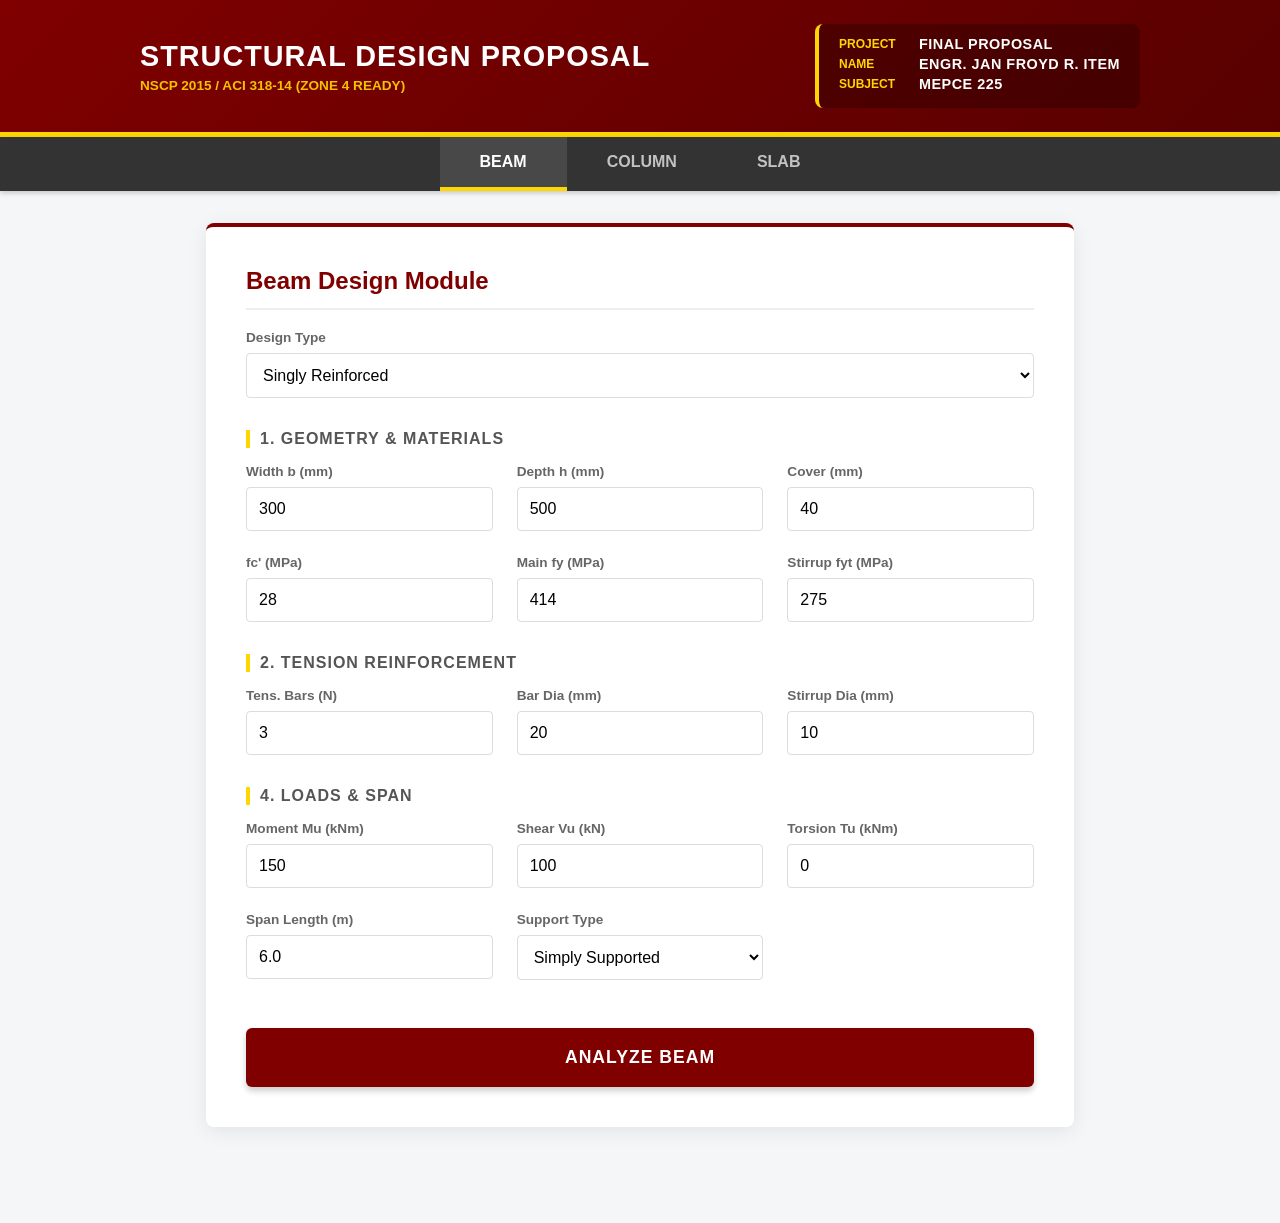
==== index.html @ a9469110 "added P-M interaction" ====
<!DOCTYPE html>
<html lang="en">
<head>
    <meta charset="UTF-8">
    <meta name="viewport" content="width=device-width, initial-scale=1.0, maximum-scale=1.0, user-scalable=no">
    <title>Structural Design Suite (UM Edition)</title>
    <style>
        :root {
            /* UNIVERSITY OF MINDANAO PALETTE */
            --primary: #800000;   /* UM Maroon */
            --primary-dark: #580000;
            --accent: #FFD700;    /* UM Gold */
            
            --secondary: #333;
            --light: #f4f6f7;
            --success: #27ae60;
            --danger: #c0392b;
            --warning: #f39c12;
            --border: #dcdcdc;
        }

        * { box-sizing: border-box; }
        
        body { 
            font-family: 'Segoe UI', Tahoma, Geneva, Verdana, sans-serif; 
            margin: 0; padding: 0; background-color: var(--light); color: #333;
            -webkit-font-smoothing: antialiased;
        }
        
        /* HEADER */
        header { 
            background: linear-gradient(135deg, var(--primary) 0%, var(--primary-dark) 100%);
            color: white; padding: 1.5rem 2rem; border-bottom: 5px solid var(--accent); 
            box-shadow: 0 4px 10px rgba(0,0,0,0.15);
        }
        .header-content { max-width: 1000px; margin: 0 auto; display: flex; justify-content: space-between; align-items: center; flex-wrap: wrap; gap: 1.5rem; }
        .app-title { font-size: 1.8rem; font-weight: 800; letter-spacing: 1px; text-transform: uppercase; }
        .app-subtitle { font-size: 0.85rem; opacity: 0.9; margin-top: 5px; color: var(--accent); font-weight: 600; }
        
        /* INFO CARD */
        .student-info { 
            background-color: rgba(0, 0, 0, 0.25); padding: 12px 20px; border-radius: 8px; font-size: 0.9rem;
            border-left: 4px solid var(--accent);
        }
        .info-row { display: flex; align-items: center; margin-bottom: 4px; }
        .info-label { color: var(--accent); font-weight: 700; margin-right: 10px; width: 70px; font-size: 0.75rem; text-transform: uppercase; }
        .info-val { font-weight: 600; color: white; letter-spacing: 0.5px; }

        /* NAV */
        nav { background-color: var(--secondary); display: flex; justify-content: center; position: sticky; top: 0; z-index: 100; box-shadow: 0 2px 5px rgba(0,0,0,0.2); }
        nav button { 
            background: none; border: none; color: rgba(255,255,255,0.7); padding: 1rem 2.5rem; 
            cursor: pointer; font-size: 1rem; font-weight: 700; transition: all 0.3s; 
            border-bottom: 4px solid transparent; text-transform: uppercase;
        }
        nav button:hover { color: var(--accent); background-color: rgba(255,255,255,0.05); }
        nav button.active { color: white; border-bottom-color: var(--accent); background-color: rgba(255,255,255,0.1); }
        @media (max-width: 600px) { nav button { padding: 1rem 0.5rem; font-size: 0.8rem; flex: 1; } }

        /* MAIN */
        main { max-width: 900px; margin: 2rem auto; padding: 0 1rem; padding-bottom: 4rem; }
        .module { display: none; background: white; padding: 2.5rem; border-radius: 8px; box-shadow: 0 4px 20px rgba(0,0,0,0.08); animation: fadeIn 0.4s ease-out; border-top: 4px solid var(--primary); }
        .module.active { display: block; }
        @keyframes fadeIn { from { opacity: 0; transform: translateY(10px); } to { opacity: 1; transform: translateY(0); } }

        h2 { border-bottom: 2px solid #eee; padding-bottom: 0.8rem; color: var(--primary); margin-top: 0; font-size: 1.5rem; font-weight: 700; }
        h3 { color: #555; margin-top: 2rem; font-size: 1rem; text-transform: uppercase; letter-spacing: 1px; border-left: 4px solid var(--accent); padding-left: 10px; }

        .input-grid { display: grid; grid-template-columns: repeat(auto-fill, minmax(200px, 1fr)); gap: 1.5rem; margin-bottom: 1.5rem; }
        @media (max-width: 480px) { .input-grid { grid-template-columns: 1fr; gap: 1rem; } }

        .form-group { display: flex; flex-direction: column; }
        .form-group label { font-size: 0.85rem; font-weight: 700; margin-bottom: 0.5rem; color: #666; }
        .form-group input, .form-group select { padding: 12px; border: 1px solid var(--border); border-radius: 4px; font-size: 1rem; background-color: #fff; width: 100%; transition: border 0.3s; }
        .form-group input:focus { border-color: var(--primary); outline: none; }

        .btn-calc { width: 100%; padding: 1.2rem; background: var(--primary); color: white; border: none; border-radius: 6px; font-size: 1.1rem; font-weight: 800; cursor: pointer; margin-top: 1.5rem; text-transform: uppercase; letter-spacing: 1px; transition: all 0.2s; box-shadow: 0 4px 6px rgba(0,0,0,0.2); }
        .btn-calc:hover { background-color: var(--primary-dark); color: var(--accent); transform: translateY(-2px); }
        .btn-calc:active { transform: translateY(1px); }

        /* RESULTS */
        .results-box { margin-top: 2.5rem; background-color: #fff; border: 1px solid #ddd; border-left: 6px solid var(--primary); border-radius: 6px; display: none; overflow: hidden; box-shadow: 0 5px 15px rgba(0,0,0,0.05); }
        .result-header { background-color: var(--primary); color: white; padding: 1rem 1.5rem; font-weight: bold; font-size: 1.1rem; }
        .result-body { padding: 1.5rem; }
        .result-row { display: flex; justify-content: space-between; align-items: center; padding: 0.9rem 0; border-bottom: 1px solid #f0f0f0; flex-wrap: wrap; gap: 10px; }
        .result-row:last-child { border-bottom: none; }
        .result-label { font-weight: 600; color: #444; }
        
        .tag { padding: 5px 12px; border-radius: 20px; font-size: 0.75rem; font-weight: 800; color: white; text-transform: uppercase; letter-spacing: 0.5px; }
        .tag.pass { background-color: var(--success); }
        .tag.fail { background-color: var(--danger); }
        .tag.warn { background-color: var(--warning); }
        .tag.info { background-color: var(--primary); }
        
        .section-divider { background: #f9f9f9; color: var(--primary); padding: 8px 12px; font-size: 0.85rem; font-weight: 800; text-transform: uppercase; margin-top: 1.5rem; border-radius: 4px; border-left: 4px solid var(--accent); }

        /* CANVAS CHART */
        .chart-container { 
            margin-top: 20px; 
            background: #fff; 
            border: 1px solid #eee; 
            padding: 10px; 
            border-radius: 4px;
            text-align: center;
        }
        canvas { max-width: 100%; height: auto; }
        .chart-legend { font-size: 0.8rem; margin-top: 5px; color: #666; display: flex; justify-content: center; gap: 15px; }
        .legend-item { display: flex; align-items: center; gap: 5px; }
        .dot { width: 10px; height: 10px; border-radius: 50%; display: inline-block; }
        
        .table-wrapper { overflow-x: auto; -webkit-overflow-scrolling: touch; margin-top: 1rem; }
        table { width: 100%; border-collapse: collapse; font-size: 0.9rem; min-width: 500px; }
        th, td { text-align: left; padding: 12px; border-bottom: 1px solid #eee; }
        th { background-color: #f8f8f8; color: var(--primary); font-weight: 800; text-transform: uppercase; font-size: 0.8rem; }
    </style>
</head>
<body>

<header>
    <div class="header-content">
        <div>
            <div class="app-title">STRUCTURAL DESIGN PROPOSAL</div>
            <div class="app-subtitle">NSCP 2015 / ACI 318-14 (ZONE 4 READY)</div>
        </div>
        <div class="student-info">
            <div class="info-row"><span class="info-label">Project</span> <span id="display-project" class="info-val">...</span></div>
            <div class="info-row"><span class="info-label">Name</span> <span id="display-name" class="info-val">...</span></div>
            <div class="info-row"><span class="info-label">Subject</span> <span id="display-subject" class="info-val">...</span></div>
        </div>
    </div>
</header>

<nav>
    <button class="active" onclick="switchTab('beam')">BEAM</button>
    <button onclick="switchTab('column')">COLUMN</button>
    <button onclick="switchTab('slab')">SLAB</button>
</nav>

<main>
    <section id="beam" class="module active">
        <h2>Beam Design Module</h2>
        
        <div class="form-group" style="margin-bottom: 1.5rem;">
            <label>Design Type</label>
            <select id="b_type" onchange="toggleBeamType()">
                <option value="singly">Singly Reinforced</option>
                <option value="doubly">Doubly Reinforced</option>
            </select>
        </div>

        <h3>1. Geometry & Materials</h3>
        <div class="input-grid">
            <div class="form-group"><label>Width b (mm)</label><input type="number" id="b_b" value="300"></div>
            <div class="form-group"><label>Depth h (mm)</label><input type="number" id="b_h" value="500"></div>
            <div class="form-group"><label>Cover (mm)</label><input type="number" id="b_cc" value="40"></div>
            <div class="form-group"><label>fc' (MPa)</label><input type="number" id="b_fc" value="28"></div>
            <div class="form-group"><label>Main fy (MPa)</label><input type="number" id="b_fy" value="414"></div>
            <div class="form-group"><label>Stirrup fyt (MPa)</label><input type="number" id="b_fyt" value="275"></div>
        </div>

        <h3>2. Tension Reinforcement</h3>
        <div class="input-grid">
            <div class="form-group"><label>Tens. Bars (N)</label><input type="number" id="b_n" value="3"></div>
            <div class="form-group"><label>Bar Dia (mm)</label><input type="number" id="b_db" value="20"></div>
            <div class="form-group"><label>Stirrup Dia (mm)</label><input type="number" id="b_ds" value="10"></div>
        </div>

        <div id="beam-comp-group" style="display:none;">
            <h3>3. Compression Reinforcement</h3>
            <div class="input-grid">
                <div class="form-group"><label>Comp. Bars (N')</label><input type="number" id="b_np" value="2"></div>
                <div class="form-group"><label>Comp. Bar Dia (mm)</label><input type="number" id="b_dbp" value="20"></div>
                <div class="form-group"><label>Dist to Top d' (mm)</label><input type="number" id="b_dp" value="65"></div>
            </div>
        </div>

        <h3>4. Loads & Span</h3>
        <div class="input-grid">
            <div class="form-group"><label>Moment Mu (kNm)</label><input type="number" id="b_Mu" value="150"></div>
            <div class="form-group"><label>Shear Vu (kN)</label><input type="number" id="b_Vu" value="100"></div>
            <div class="form-group"><label>Torsion Tu (kNm)</label><input type="number" id="b_Tu" value="0"></div>
            <div class="form-group"><label>Span Length (m)</label><input type="number" id="b_L" value="6.0"></div>
            <div class="form-group"><label>Support Type</label>
                <select id="b_supp">
                    <option value="1">Simply Supported</option>
                    <option value="2">One End Continuous</option>
                    <option value="3">Both Ends Continuous</option>
                    <option value="4">Cantilever</option>
                </select>
            </div>
        </div>
        <button class="btn-calc" onclick="calculateBeam()">ANALYZE BEAM</button>
        <div id="beam-results" class="results-box"></div>
    </section>

    <section id="column" class="module">
        <h2>Column Design Module</h2>
        <h3>1. Geometry</h3>
        <div class="input-grid">
            <div class="form-group"><label>Shape</label>
                <select id="c_shape" onchange="toggleColInputs()"><option value="rect">Rectangular</option><option value="circ">Circular</option></select>
            </div>
            <div class="form-group" id="c_b_grp"><label>Width (mm)</label><input type="number" id="c_b" value="400"></div>
            <div class="form-group" id="c_h_grp"><label>Depth (mm)</label><input type="number" id="c_h" value="400"></div>
            <div class="form-group" id="c_D_grp" style="display:none"><label>Diameter (mm)</label><input type="number" id="c_D" value="400"></div>
            <div class="form-group"><label>Cover (mm)</label><input type="number" id="c_cc" value="40"></div>
        </div>
        <h3>2. Material & Reinf</h3>
        <div class="input-grid">
            <div class="form-group"><label>fc' (MPa)</label><input type="number" id="c_fc" value="28"></div>
            <div class="form-group"><label>fy (MPa)</label><input type="number" id="c_fy" value="415"></div>
            <div class="form-group"><label>Total Bars</label><input type="number" id="c_nb" value="8"></div>
            <div class="form-group"><label>Bar Dia (mm)</label><input type="number" id="c_db" value="20"></div>
            <div class="form-group"><label>Tie Type</label>
                <select id="c_tie"><option value="tied">Tied</option><option value="spiral">Spiral</option></select>
            </div>
            <div class="form-group"><label>Tie Dia (mm)</label><input type="number" id="c_dt" value="10"></div>
        </div>
        <h3>3. Loads & Slenderness</h3>
        <div class="input-grid">
            <div class="form-group"><label>Axial Pu (kN)</label><input type="number" id="c_Pu" value="1000"></div>
            <div class="form-group"><label>Moment Mu (kNm)</label><input type="number" id="c_M2" value="150"></div>
            <div class="form-group"><label>Unbraced L (m)</label><input type="number" id="c_Lu" value="3.0"></div>
            <div class="form-group"><label>Sway Frame?</label>
                <select id="c_sway"><option value="0">No</option><option value="1">Yes</option></select>
            </div>
        </div>
        <button class="btn-calc" onclick="calculateColumn()">ANALYZE & PLOT P-M CURVE</button>
        <div id="col-results" class="results-box"></div>
    </section>

    <section id="slab" class="module">
        <h2>Slab Design Module</h2>
        <div class="form-group"><label>Design Method</label>
            <select id="s_mode" onchange="toggleSlabInputs()"><option value="1">One-Way</option><option value="2">Two-Way</option></select>
        </div>
        <h3>Materials & Load</h3>
        <div class="input-grid">
            <div class="form-group"><label>fc' (MPa)</label><input type="number" id="s_fc" value="21"></div>
            <div class="form-group"><label>fy (MPa)</label><input type="number" id="s_fy" value="275"></div>
            <div class="form-group"><label>Thk (mm)</label><input type="number" id="s_h" value="125"></div>
            <div class="form-group"><label>Bar (mm)</label><input type="number" id="s_db" value="10"></div>
            <div class="form-group"><label>SDL (kPa)</label><input type="number" id="s_DL" value="1.5"></div>
            <div class="form-group"><label>LL (kPa)</label><input type="number" id="s_LL" value="1.9"></div>
        </div>
        <div id="slab-oneway">
            <div class="input-grid">
                <div class="form-group"><label>Span (m)</label><input type="number" id="s_L" value="3.0"></div>
                <div class="form-group"><label>Support</label><select id="s_supp"><option value="0.125">Simple</option><option value="0.10">Continuous</option></select></div>
            </div>
        </div>
        <div id="slab-twoway" style="display:none;">
            <div class="input-grid">
                <div class="form-group"><label>Short Lx (m)</label><input type="number" id="s_Lx" value="3.0"></div>
                <div class="form-group"><label>Col Width (mm)</label><input type="number" id="s_col_w" value="400"></div>
            </div>
            <h4>Coefficients</h4>
            <div class="input-grid">
                <div class="form-group"><label>S-Neg</label><input type="number" id="s_cn_s" value="0.0"></div>
                <div class="form-group"><label>S-Pos</label><input type="number" id="s_cp_s" value="0.05"></div>
                <div class="form-group"><label>L-Neg</label><input type="number" id="s_cn_l" value="0.0"></div>
                <div class="form-group"><label>L-Pos</label><input type="number" id="s_cp_l" value="0.05"></div>
            </div>
        </div>
        <button class="btn-calc" onclick="calculateSlab()">ANALYZE SLAB</button>
        <div id="slab-results" class="results-box"></div>
    </section>
</main>

<script>
    // ==========================================
    //       USER CONFIGURATION
    // ==========================================
    const PROJECT_DETAILS = {
        project: "FINAL PROPOSAL",       
        name:    "ENGR. JAN FROYD R. ITEM",    
        subject: "MEPCE 225"        
    };

    window.onload = function() {
        document.getElementById('display-project').textContent = PROJECT_DETAILS.project;
        document.getElementById('display-name').textContent = PROJECT_DETAILS.name;
        document.getElementById('display-subject').textContent = PROJECT_DETAILS.subject;
    };

    function switchTab(tabId) {
        document.querySelectorAll('.module').forEach(el => el.classList.remove('active'));
        document.querySelectorAll('nav button').forEach(el => el.classList.remove('active'));
        document.getElementById(tabId).classList.add('active');
        event.target.classList.add('active');
    }

    function toggleColInputs() {
        const shape = document.getElementById('c_shape').value;
        const isRect = shape === 'rect';
        document.getElementById('c_b_grp').style.display = isRect ? 'flex' : 'none';
        document.getElementById('c_h_grp').style.display = isRect ? 'flex' : 'none';
        document.getElementById('c_D_grp').style.display = isRect ? 'none' : 'flex';
    }

    function toggleBeamType() {
        const type = document.getElementById('b_type').value;
        document.getElementById('beam-comp-group').style.display = type === 'doubly' ? 'block' : 'none';
    }

    function toggleSlabInputs() {
        const mode = document.getElementById('s_mode').value;
        document.getElementById('slab-oneway').style.display = mode === '1' ? 'block' : 'none';
        document.getElementById('slab-twoway').style.display = mode === '2' ? 'block' : 'none';
    }

    function createRow(label, val, status) {
        let tagClass = 'info';
        if(['PASS','SAFE','DUCTILE','SHORT','YIELD'].includes(status)) tagClass = 'pass';
        if(['FAIL','UNSAFE','SLENDER','TRANSITION','ELASTIC'].includes(status)) tagClass = 'fail';
        return `<div class="result-row"><span class="result-label">${label}</span><span>${val} ${status ? `<span class="tag ${tagClass}">${status}</span>` : ''}</span></div>`;
    }

    // --- BEAM CALCULATION ---
    function calculateBeam() {
        const b = parseFloat(document.getElementById('b_b').value);
        const h = parseFloat(document.getElementById('b_h').value);
        const cc = parseFloat(document.getElementById('b_cc').value);
        const fc = parseFloat(document.getElementById('b_fc').value);
        const fy = parseFloat(document.getElementById('b_fy').value);
        const fyt = parseFloat(document.getElementById('b_fyt').value);
        const L = parseFloat(document.getElementById('b_L').value);
        const supp = parseInt(document.getElementById('b_supp').value);
        const db = parseFloat(document.getElementById('b_db').value);
        const n = parseFloat(document.getElementById('b_n').value);
        const ds = parseFloat(document.getElementById('b_ds').value);
        const Mu = parseFloat(document.getElementById('b_Mu').value);
        const Vu = parseFloat(document.getElementById('b_Vu').value);
        const Tu = parseFloat(document.getElementById('b_Tu').value);
        
        const bType = document.getElementById('b_type').value;
        const isDoubly = bType === 'doubly';
        
        let np = 0, dbp = 0, dp = 0;
        if(isDoubly) {
            np = parseFloat(document.getElementById('b_np').value);
            dbp = parseFloat(document.getElementById('b_dbp').value);
            dp = parseFloat(document.getElementById('b_dp').value);
        }

        const d = h - cc - ds - (db/2);
        const As = n * Math.PI * Math.pow(db/2, 2);
        const Asp = isDoubly ? np * Math.PI * Math.pow(dbp/2, 2) : 0;

        let html = `<div class="result-header">BEAM ANALYSIS: ${isDoubly ? 'DOUBLY' : 'SINGLY'} REINF.</div><div class="result-body">`;

        // 1. Serviceability (Min Thickness Table 409.3.1.1)
        const denomMap = {1:16, 2:18.5, 3:21, 4:8};
        const denom = denomMap[supp] || 16;
        const mod = 0.4 + (fy/700);
        const h_min = (L * 1000) / denom * mod;
        html += createRow("Min Thickness Req", h_min.toFixed(0) + " mm", h >= h_min ? "PASS" : "FAIL");

        // 2. Development Length
        const ld_calc = (fy / (1.1 * Math.sqrt(fc))) * db; 
        html += createRow("Dev. Length (Ld)", ld_calc.toFixed(0) + " mm", "");

        // 3. Flexural Analysis
        let beta1 = fc <= 28 ? 0.85 : Math.max(0.65, 0.85 - 0.05*(fc-28)/7);
        let c, a, Mn, et, phi, fs_prime;
        
        if (!isDoubly) {
            a = (As * fy) / (0.85 * fc * b);
            c = a / beta1;
            Mn = (As * fy * (d - a/2)) / 1e6;
        } else {
            const Es = 200000;
            let c_trial = d / 3; 
            for(let i=0; i<50; i++) {
                let es_prime = 0.003 * (c_trial - dp)/c_trial;
                let fsp = Math.min(Math.max(es_prime * Es, -fy), fy);
                let Cc = 0.85 * fc * beta1 * c_trial * b;
                let Cs = Asp * (fsp - 0.85*fc);
                let T = As * fy;
                let residual = Cc + Cs - T;
                if(Math.abs(residual) < 100) break;
                c_trial = c_trial - residual / (0.85*fc*beta1*b);
            }
            c = c_trial;
            a = beta1 * c;
            let es_prime = 0.003 * (c - dp)/c;
            fs_prime = Math.min(Math.max(es_prime * Es, -fy), fy);
            let Cc = 0.85 * fc * a * b;
            let Cs = Asp * (fs_prime - 0.85*fc);
            Mn = (Cc*(d-a/2) + Cs*(d-dp)) / 1e6;
            html += createRow("Comp. Steel Stress", fs_prime.toFixed(1) + " MPa", Math.abs(fs_prime) >= fy ? "YIELD" : "ELASTIC");
        }

        et = 0.003 * ((d - c)/c);
        phi = 0.90;
        if(et <= 0.002) phi = 0.65;
        else if(et < 0.005) phi = 0.65 + (et - 0.002)*(250/3);
        const PhiMn = phi * Mn;
        
        html += createRow("Tensile Strain", et.toFixed(4), et >= 0.005 ? "DUCTILE" : "TRANSITION");
        html += createRow("Flexural Capacity", PhiMn.toFixed(2) + " kNm", PhiMn >= Mu ? "SAFE" : "UNSAFE");

        // 4. Shear & Detailing
        html += `<div class="section-divider">SHEAR & SEISMIC DETAILING</div>`;
        const Vc = 0.17 * 1.0 * Math.sqrt(fc) * b * d / 1000;
        const PhiVc = 0.75 * Vc;
        let shearStat = "OK (No Reinf)";
        let shearTag = "SAFE";
        
        if(Vu > 0.5 * PhiVc) {
             if (Vu <= PhiVc) {
                 shearStat = `Min Stirrups @ ${(d/2).toFixed(0)}mm`;
             } else {
                const Vs_req = (Vu/0.75) - Vc;
                const Vc_limit = 0.66 * Math.sqrt(fc) * b * d / 1000;
                if (Vs_req > Vc_limit) {
                    shearStat = "FAIL: SEC TOO SMALL";
                    shearTag = "UNSAFE";
                } else {
                    const Av = 2 * (Math.PI * Math.pow(ds/2, 2)); 
                    const s_req = (Av * fyt * d) / (Vs_req * 1000);
                    let s_max = (Vs_req > 0.33 * Math.sqrt(fc) * b * d / 1000) ? d/4 : d/2;
                    s_max = Math.min(s_max, 600);
                    const s_final = Math.min(s_req, s_max);
                    shearStat = `Use ${ds}mm @ ${Math.floor(s_final)}mm`;
                }
             }
        }
        html += createRow("Shear Capacity (Phi Vc)", PhiVc.toFixed(2) + " kN", "");
        html += createRow("Shear Design", shearStat, shearTag);

        // Seismic Hoops
        const s_seismic = Math.min(d/4, 8*db, 24*ds, 300);
        html += createRow("Seismic Hoops (Zone 4)", `${ds}mm @ ${Math.floor(s_seismic)}mm`, "");

        if(Tu > 0) {
            const Acp = b*h; const Pcp = 2*(b+h);
            const Tth = 0.75 * 0.083 * Math.sqrt(fc) * (Math.pow(Acp, 2)/Pcp) / 1e6;
            html += createRow("Torsion Check", Tth.toFixed(2) + " kNm", Tu < Tth ? "IGNORE" : "DESIGN REQ");
        }
        
        html += `</div>`;
        document.getElementById('beam-results').innerHTML = html;
        document.getElementById('beam-results').style.display = 'block';
    }

    // --- COLUMN CALCULATION & PLOTTING ---
    function calculateColumn() {
        const b = parseFloat(document.getElementById('c_b').value);
        const h = parseFloat(document.getElementById('c_h').value);
        const fc = parseFloat(document.getElementById('c_fc').value);
        const fy = parseFloat(document.getElementById('c_fy').value);
        const nb = parseFloat(document.getElementById('c_nb').value);
        const db = parseFloat(document.getElementById('c_db').value);
        const dt = parseFloat(document.getElementById('c_dt').value);
        const Pu = parseFloat(document.getElementById('c_Pu').value);
        const Mu = parseFloat(document.getElementById('c_M2').value);
        const Lu = parseFloat(document.getElementById('c_Lu').value) * 1000;
        const sway = parseInt(document.getElementById('c_sway').value);

        // 1. Basic Analysis
        let html = `<div class="result-header">COLUMN ANALYSIS</div><div class="result-body">`;
        
        // Slenderness
        const r = 0.3 * h;
        const klr = (1.0 * Lu) / r;
        const limit = sway ? 22.0 : 34.0;
        const isSlender = klr > limit;
        html += createRow("Slenderness Ratio", klr.toFixed(2), isSlender ? "SLENDER" : "SHORT");

        // Magnification (Simplified)
        let Mc = Math.max(Math.abs(Mu), Pu*(15 + 0.03*h)/1000);
        if(isSlender && !sway) {
            let EI = 0.4 * 4700 * Math.sqrt(fc) * (b*Math.pow(h,3)/12);
            let Pc = (Math.pow(Math.PI,2)*EI) / Math.pow(Lu,2) / 1000;
            let delta = 1.0 / (1 - Pu/(0.75*Pc));
            delta = Math.max(delta, 1.0);
            Mc *= delta;
            html += createRow("Magnification", delta.toFixed(2), "");
        }
        html += createRow("Design Moment (Mc)", Mc.toFixed(2) + " kNm", "");

        // Confinement
        html += `<div class="section-divider">CONFINEMENT (ZONE 4)</div>`;
        const so = Math.min(Math.min(b,h)/4, 6*db, 150);
        html += createRow("Confine Zone (Lo)", `${dt}mm @ ${Math.floor(so)}mm`, "");

        // 2. Interaction Diagram Data Generation
        const d = h - 40 - 10 - db/2; // d approx
        const d_prime = 40 + 10 + db/2;
        const As_total = nb * Math.PI * Math.pow(db/2, 2);
        const As_face = As_total / 2; // Assume 2 faces for calculation
        const beta1 = fc <= 28 ? 0.85 : 0.65; // Simplified beta

        let points = [];
        let c_vals = [h*2, h, h*0.8, h*0.6, h*0.4, h*0.2, h*0.1, 0];
        
        c_vals.forEach(c => {
            let Pn, Mn, phi;
            if(c >= h*1.5) { // Pure Comp
                Pn = 0.80 * (0.85*fc*(b*h - As_total) + As_total*fy); // Tied
                Mn = 0;
                phi = 0.65;
            } else if (c <= 0.01) { // Pure Tension
                Pn = -As_total * fy;
                Mn = 0;
                phi = 0.90;
            } else {
                let a = beta1 * c;
                let Cc = 0.85 * fc * a * b;
                let es_s = 0.003 * (d - c)/c;
                let es_p = 0.003 * (c - d_prime)/c;
                let fs_s = Math.min(Math.max(es_s * 200000, -fy), fy);
                let fs_p = Math.min(Math.max(es_p * 200000, -fy), fy);
                
                let F_cs = As_face * (fs_p - 0.85*fc);
                let F_ts = As_face * fs_s * -1; 
                
                Pn = Cc + F_cs + F_ts;
                Mn = Cc*(h/2 - a/2) + F_cs*(h/2 - d_prime) - F_ts*(d - h/2);
                
                let et = 0.003 * (d-c)/c;
                if(et <= 0.002) phi = 0.65;
                else if(et >= 0.005) phi = 0.90;
                else phi = 0.65 + (et-0.002)*(250/3);
            }
            points.push({x: Math.abs(Mn*phi/1e6), y: Pn*phi/1000});
        });

        html += `<div class="chart-container">
            <canvas id="pmChart" width="300" height="300"></canvas>
            <div class="chart-legend">
                <div class="legend-item"><span class="dot" style="background:#27ae60"></span> Capacity</div>
                <div class="legend-item"><span class="dot" style="background:#c0392b"></span> Your Load</div>
            </div>
        </div>`;
        html += `</div>`;
        document.getElementById('col-results').innerHTML = html;
        document.getElementById('col-results').style.display = 'block';

        drawInteractionDiagram(points, Mc, Pu);
    }

    function drawInteractionDiagram(points, Mu, Pu) {
        const ctx = document.getElementById('pmChart').getContext('2d');
        const w = 300, h = 300;
        ctx.clearRect(0,0,w,h);
        
        const maxY = Math.max(...points.map(p => p.y)) * 1.2;
        const maxX = Math.max(...points.map(p => p.x)) * 1.2;
        
        // Axis
        ctx.beginPath();
        ctx.moveTo(40, 20); ctx.lineTo(40, 260); // Y
        ctx.lineTo(280, 260); // X
        ctx.strokeStyle = '#333';
        ctx.stroke();
        
        // Curve
        ctx.beginPath();
        points.forEach((p, i) => {
            let px = 40 + (p.x / maxX) * 240;
            let py = 260 - (p.y / maxY) * 240;
            if(i==0) ctx.moveTo(px, py); else ctx.lineTo(px, py);
        });
        ctx.strokeStyle = '#27ae60';
        ctx.lineWidth = 3;
        ctx.stroke();
        
        // Point
        let dx = 40 + (Math.abs(Mu) / maxX) * 240;
        let dy = 260 - (Pu / maxY) * 240;
        ctx.beginPath();
        ctx.arc(dx, dy, 5, 0, 2*Math.PI);
        ctx.fillStyle = '#c0392b';
        ctx.fill();
        
        // Labels
        ctx.font = '10px Arial';
        ctx.fillStyle = '#666';
        ctx.fillText("Axial (kN)", 10, 15);
        ctx.fillText("Moment (kNm)", 220, 275);
    }

    // --- SLAB CALCULATION ---
    function calculateSlab() {
        const fc = parseFloat(document.getElementById('s_fc').value);
        const fy = parseFloat(document.getElementById('s_fy').value);
        const h = parseFloat(document.getElementById('s_h').value);
        const db = parseFloat(document.getElementById('s_db').value);
        const DL = parseFloat(document.getElementById('s_DL').value);
        const LL = parseFloat(document.getElementById('s_LL').value);
        const L = parseFloat(document.getElementById('s_L').value); 
        const mode = document.getElementById('s_mode').value;
        
        const d = h - 20 - db/2;
        const wu = 1.2*(DL + 24*h/1000) + 1.6*LL;
        const Mu = (1/8) * wu * L * L; 
        
        let html = `<div class="result-header">SLAB ANALYSIS</div><div class="result-body">`;
        
        html += createRow("Factored Load", wu.toFixed(2) + " kPa", "");
        
        // Flexure Logic (Shared)
        const As_min = 0.0018 * 1000 * h;
        
        const solve = (M) => {
            const phi = 0.90;
            const Rn = (M * 1e6) / (phi * 1000 * d**2);
            const term = 1 - (2*Rn)/(0.85*fc);
            let As = As_min;
            if(term > 0) {
                const rho = (0.85*fc/fy) * (1 - Math.sqrt(term));
                As = Math.max(rho * 1000 * d, As_min);
            }
            const s = Math.min((Math.PI*db*db/4) / As * 1000, 3*h, 450);
            return Math.floor(s);
        };

        if(mode == '1') {
            html += createRow("Main Steel", `Use ${db}mm @ ${solve(Mu)}mm`, "");
            html += createRow("Temp/Shrink", `Use ${db}mm @ ${solve(0)}mm`, "");
        } else {
            // Two Way
            const Lx = parseFloat(document.getElementById('s_Lx').value);
            const col = parseFloat(document.getElementById('s_col_w').value);
            
            // Punching Shear
            html += `<div class="section-divider">PUNCHING SHEAR</div>`;
            const Vu = wu * Lx * Lx; // Conservative trib area
            const bo = 4 * (col + d);
            const Vc = 0.33 * Math.sqrt(fc) * bo * d / 1000;
            const PhiVc = 0.75 * Vc;
            
            html += createRow("Punching Demand", Vu.toFixed(1) + " kN", "");
            html += createRow("Punching Cap", PhiVc.toFixed(1) + " kN", PhiVc >= Vu ? "SAFE" : "FAIL");
            
            html += `<div class="section-divider">REINFORCEMENT</div>`;
            // Simplified coeff display
            const M_neg = 0.07 * wu * Lx * Lx; // Avg coeff
            html += createRow("Neg Moment Bar", `Use ${db}mm @ ${solve(M_neg)}mm`, "");
        }
        
        html += `</div>`;
        document.getElementById('slab-results').innerHTML = html;
        document.getElementById('slab-results').style.display = 'block';
    }
</script>
</body>
</html>
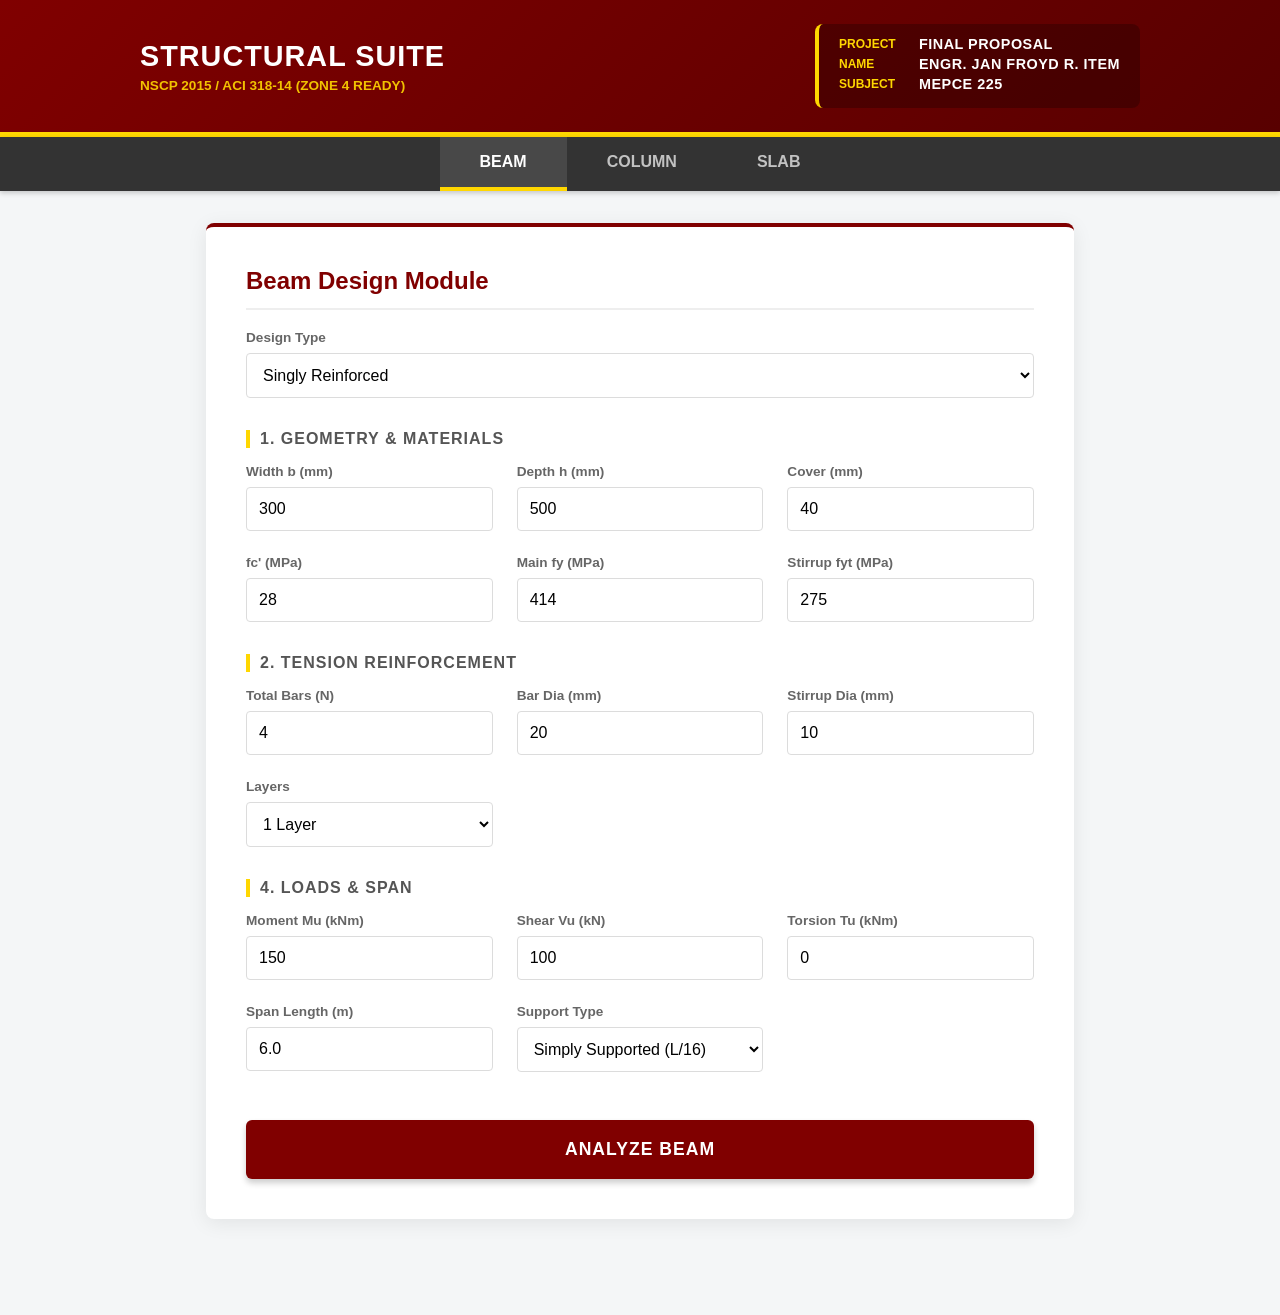
==== commit c58011e4: "Integrated the Double Layer Reinforcement logic Beam Input: Added a "Layers" dropdown (1 or 2 layers" ====
--- a/index.html
+++ b/index.html
@@ -3,7 +3,7 @@
 <head>
     <meta charset="UTF-8">
     <meta name="viewport" content="width=device-width, initial-scale=1.0, maximum-scale=1.0, user-scalable=no">
-    <title>Structural Design Suite (UM Edition)</title>
+    <title>Structural Design Suite (Ultimate Edition)</title>
     <style>
         :root {
             /* UNIVERSITY OF MINDANAO PALETTE */
@@ -94,17 +94,12 @@
         
         .section-divider { background: #f9f9f9; color: var(--primary); padding: 8px 12px; font-size: 0.85rem; font-weight: 800; text-transform: uppercase; margin-top: 1.5rem; border-radius: 4px; border-left: 4px solid var(--accent); }
 
-        /* CANVAS CHART */
-        .chart-container { 
-            margin-top: 20px; 
-            background: #fff; 
-            border: 1px solid #eee; 
-            padding: 10px; 
-            border-radius: 4px;
-            text-align: center;
-        }
-        canvas { max-width: 100%; height: auto; }
-        .chart-legend { font-size: 0.8rem; margin-top: 5px; color: #666; display: flex; justify-content: center; gap: 15px; }
+        /* CANVAS & VISUALS */
+        .chart-wrapper { display: flex; flex-wrap: wrap; gap: 20px; margin-top: 20px; }
+        .chart-card { flex: 1; min-width: 250px; background: #fff; border: 1px solid #eee; padding: 15px; border-radius: 4px; text-align: center; }
+        .chart-title { font-weight: 700; font-size: 0.8rem; margin-bottom: 10px; color: #555; text-transform: uppercase; }
+        canvas { max-width: 100%; height: auto; border: 1px solid #f0f0f0; }
+        .chart-legend { font-size: 0.8rem; margin-top: 5px; color: #666; display: flex; justify-content: center; gap: 15px; flex-wrap:wrap;}
         .legend-item { display: flex; align-items: center; gap: 5px; }
         .dot { width: 10px; height: 10px; border-radius: 50%; display: inline-block; }
         
@@ -119,7 +114,7 @@
 <header>
     <div class="header-content">
         <div>
-            <div class="app-title">STRUCTURAL DESIGN PROPOSAL</div>
+            <div class="app-title">STRUCTURAL SUITE</div>
             <div class="app-subtitle">NSCP 2015 / ACI 318-14 (ZONE 4 READY)</div>
         </div>
         <div class="student-info">
@@ -160,9 +155,15 @@
 
         <h3>2. Tension Reinforcement</h3>
         <div class="input-grid">
-            <div class="form-group"><label>Tens. Bars (N)</label><input type="number" id="b_n" value="3"></div>
+            <div class="form-group"><label>Total Bars (N)</label><input type="number" id="b_n" value="4"></div>
             <div class="form-group"><label>Bar Dia (mm)</label><input type="number" id="b_db" value="20"></div>
             <div class="form-group"><label>Stirrup Dia (mm)</label><input type="number" id="b_ds" value="10"></div>
+            <div class="form-group"><label>Layers</label>
+                <select id="b_layers">
+                    <option value="1">1 Layer</option>
+                    <option value="2">2 Layers</option>
+                </select>
+            </div>
         </div>
 
         <div id="beam-comp-group" style="display:none;">
@@ -182,10 +183,10 @@
             <div class="form-group"><label>Span Length (m)</label><input type="number" id="b_L" value="6.0"></div>
             <div class="form-group"><label>Support Type</label>
                 <select id="b_supp">
-                    <option value="1">Simply Supported</option>
-                    <option value="2">One End Continuous</option>
-                    <option value="3">Both Ends Continuous</option>
-                    <option value="4">Cantilever</option>
+                    <option value="1">Simply Supported (L/16)</option>
+                    <option value="2">One End Continuous (L/18.5)</option>
+                    <option value="3">Both Ends Continuous (L/21)</option>
+                    <option value="4">Cantilever (L/8)</option>
                 </select>
             </div>
         </div>
@@ -315,6 +316,139 @@
         if(['FAIL','UNSAFE','SLENDER','TRANSITION','ELASTIC'].includes(status)) tagClass = 'fail';
         return `<div class="result-row"><span class="result-label">${label}</span><span>${val} ${status ? `<span class="tag ${tagClass}">${status}</span>` : ''}</span></div>`;
     }
+
+    // =========================================================================
+    //                          DRAWING FUNCTIONS (CANVAS)
+    // =========================================================================
+    function drawBeamSection(id, b, h, cc, n, np, db, ds, layers) {
+        const c = document.getElementById(id);
+        if(!c) return;
+        const ctx = c.getContext('2d');
+        const w = c.width, ht = c.height;
+        ctx.clearRect(0,0,w,ht);
+        
+        // Scale
+        const padding = 20;
+        const scale = Math.min((w-2*padding)/b, (ht-2*padding)/h);
+        const rectW = b*scale;
+        const rectH = h*scale;
+        const x0 = (w - rectW)/2;
+        const y0 = (ht - rectH)/2;
+        
+        // Concrete
+        ctx.fillStyle = '#e0e0e0';
+        ctx.fillRect(x0, y0, rectW, rectH);
+        ctx.strokeStyle = '#333';
+        ctx.lineWidth = 2;
+        ctx.strokeRect(x0, y0, rectW, rectH);
+        
+        // Stirrup
+        const inset = cc * scale;
+        ctx.strokeStyle = '#2980b9';
+        ctx.lineWidth = 2;
+        ctx.strokeRect(x0+inset, y0+inset, rectW-2*inset, rectH-2*inset);
+        
+        // Bars
+        const barRad = (Math.max(db, 16)/2)*scale;
+        ctx.fillStyle = '#c0392b';
+        
+        // Bottom Bars
+        const yBot = y0 + rectH - inset - barRad;
+        
+        if (layers === 1) {
+            drawRow(ctx, n, x0, yBot, rectW, inset, barRad);
+        } else {
+            // Split into two rows
+            const n1 = Math.ceil(n/2);
+            const n2 = Math.floor(n/2);
+            const gap = 25 * scale;
+            drawRow(ctx, n1, x0, yBot, rectW, inset, barRad); // Row 1 (Bot)
+            drawRow(ctx, n2, x0, yBot - (db*scale) - gap, rectW, inset, barRad); // Row 2
+        }
+        
+        // Top Bars
+        if(np > 0) {
+            const yTop = y0 + inset + barRad;
+            drawRow(ctx, np, x0, yTop, rectW, inset, barRad);
+        }
+        
+        // Labels
+        ctx.fillStyle = '#333';
+        ctx.font = '12px Arial';
+        ctx.textAlign = 'center';
+        ctx.fillText(`b=${b}mm`, w/2, y0-5);
+        ctx.fillText(`h=${h}mm`, x0-25, y0+rectH/2);
+    }
+
+    function drawRow(ctx, count, xStart, yPos, width, inset, radius) {
+        const widthAvail = width - 2*inset - 2*radius;
+        for(let i=0; i<count; i++) {
+            let cx = xStart + inset + radius + (count>1 ? (i * widthAvail/(count-1)) : widthAvail/2);
+            ctx.beginPath(); ctx.arc(cx, yPos, radius, 0, 2*Math.PI); ctx.fill();
+        }
+    }
+
+    function drawColSection(id, shape, b, h, D, cc, n, db) {
+        const c = document.getElementById(id);
+        if(!c) return;
+        const ctx = c.getContext('2d');
+        const w = c.width, ht = c.height;
+        ctx.clearRect(0,0,w,ht);
+        
+        const padding = 20;
+        const dimX = shape=='rect' ? b : D;
+        const dimY = shape=='rect' ? h : D;
+        const scale = Math.min((w-2*padding)/dimX, (ht-2*padding)/dimY);
+        
+        const cx = w/2, cy = ht/2;
+        
+        ctx.fillStyle = '#e0e0e0';
+        ctx.strokeStyle = '#333';
+        ctx.lineWidth = 2;
+        
+        if(shape === 'rect') {
+            const rw = b*scale, rh = h*scale;
+            ctx.fillRect(cx - rw/2, cy - rh/2, rw, rh);
+            ctx.strokeRect(cx - rw/2, cy - rh/2, rw, rh);
+            
+            // Tie
+            const inset = cc*scale;
+            ctx.strokeStyle = '#2980b9';
+            ctx.strokeRect(cx - rw/2 + inset, cy - rh/2 + inset, rw - 2*inset, rh - 2*inset);
+            
+            // Bars
+            ctx.fillStyle = '#c0392b';
+            const barRad = (Math.max(db, 16)/2)*scale;
+            const bx = rw/2 - inset - barRad;
+            const by = rh/2 - inset - barRad;
+            // Draw schematic corners
+            ctx.beginPath(); ctx.arc(cx-bx, cy-by, barRad, 0, 2*Math.PI); ctx.fill();
+            ctx.beginPath(); ctx.arc(cx+bx, cy-by, barRad, 0, 2*Math.PI); ctx.fill();
+            ctx.beginPath(); ctx.arc(cx+bx, cy+by, barRad, 0, 2*Math.PI); ctx.fill();
+            ctx.beginPath(); ctx.arc(cx-bx, cy+by, barRad, 0, 2*Math.PI); ctx.fill();
+        } else {
+            const rad = (D*scale)/2;
+            ctx.beginPath(); ctx.arc(cx, cy, rad, 0, 2*Math.PI); ctx.fill(); ctx.stroke();
+            
+            const inset = cc*scale;
+            ctx.beginPath(); ctx.arc(cx, cy, rad-inset, 0, 2*Math.PI); 
+            ctx.strokeStyle = '#2980b9'; ctx.stroke();
+            
+            ctx.fillStyle = '#c0392b';
+            const barRad = (Math.max(db, 16)/2)*scale;
+            const ringRad = rad - inset - barRad;
+            for(let i=0; i<n; i++) {
+                const ang = (i / n) * 2 * Math.PI;
+                const bx = cx + Math.cos(ang)*ringRad;
+                const by = cy + Math.sin(ang)*ringRad;
+                ctx.beginPath(); ctx.arc(bx, by, barRad, 0, 2*Math.PI); ctx.fill();
+            }
+        }
+    }
+
+    // =========================================================================
+    //                          CALCULATION LOGIC
+    // =========================================================================
 
     // --- BEAM CALCULATION ---
     function calculateBeam() {
@@ -332,7 +466,9 @@
         const Mu = parseFloat(document.getElementById('b_Mu').value);
         const Vu = parseFloat(document.getElementById('b_Vu').value);
         const Tu = parseFloat(document.getElementById('b_Tu').value);
-        
+        const layers = parseInt(document.getElementById('b_layers').value);
+        
+        // Check Design Type (Singly/Doubly)
         const bType = document.getElementById('b_type').value;
         const isDoubly = bType === 'doubly';
         
@@ -343,24 +479,29 @@
             dp = parseFloat(document.getElementById('b_dp').value);
         }
 
-        const d = h - cc - ds - (db/2);
+        // Calculate d (Effective Depth) considering layers
+        let centroid_dist = cc + ds + (db/2);
+        if (layers === 2) {
+            centroid_dist += (db + 25)/2; // Shift up by half bar + half gap
+        }
+        const d = h - centroid_dist;
+
         const As = n * Math.PI * Math.pow(db/2, 2);
         const Asp = isDoubly ? np * Math.PI * Math.pow(dbp/2, 2) : 0;
 
         let html = `<div class="result-header">BEAM ANALYSIS: ${isDoubly ? 'DOUBLY' : 'SINGLY'} REINF.</div><div class="result-body">`;
 
-        // 1. Serviceability (Min Thickness Table 409.3.1.1)
-        const denomMap = {1:16, 2:18.5, 3:21, 4:8};
+        // 2. Schematic Diagram
+        html += `<div class="chart-card"><div class="chart-title">SECTION PREVIEW</div><div style="display:flex; justify-content:center;"><canvas id="beamCanvas" width="250" height="200"></canvas></div></div>`;
+
+        // 3. Serviceability Check (NSCP Table 409.3.1.1)
+        const denomMap = {1:16, 2:18.5, 3:21, 4:8}; 
         const denom = denomMap[supp] || 16;
         const mod = 0.4 + (fy/700);
         const h_min = (L * 1000) / denom * mod;
         html += createRow("Min Thickness Req", h_min.toFixed(0) + " mm", h >= h_min ? "PASS" : "FAIL");
 
-        // 2. Development Length
-        const ld_calc = (fy / (1.1 * Math.sqrt(fc))) * db; 
-        html += createRow("Dev. Length (Ld)", ld_calc.toFixed(0) + " mm", "");
-
-        // 3. Flexural Analysis
+        // 4. Flexural Analysis
         let beta1 = fc <= 28 ? 0.85 : Math.max(0.65, 0.85 - 0.05*(fc-28)/7);
         let c, a, Mn, et, phi, fs_prime;
         
@@ -369,65 +510,61 @@
             c = a / beta1;
             Mn = (As * fy * (d - a/2)) / 1e6;
         } else {
-            const Es = 200000;
             let c_trial = d / 3; 
-            for(let i=0; i<50; i++) {
+            for(let i=0; i<100; i++) {
                 let es_prime = 0.003 * (c_trial - dp)/c_trial;
-                let fsp = Math.min(Math.max(es_prime * Es, -fy), fy);
+                let fsp = Math.min(Math.max(es_prime * 200000, -fy), fy);
                 let Cc = 0.85 * fc * beta1 * c_trial * b;
                 let Cs = Asp * (fsp - 0.85*fc);
-                let T = As * fy;
+                let T = As * fy; 
                 let residual = Cc + Cs - T;
                 if(Math.abs(residual) < 100) break;
                 c_trial = c_trial - residual / (0.85*fc*beta1*b);
             }
             c = c_trial;
-            a = beta1 * c;
             let es_prime = 0.003 * (c - dp)/c;
-            fs_prime = Math.min(Math.max(es_prime * Es, -fy), fy);
-            let Cc = 0.85 * fc * a * b;
-            let Cs = Asp * (fs_prime - 0.85*fc);
-            Mn = (Cc*(d-a/2) + Cs*(d-dp)) / 1e6;
-            html += createRow("Comp. Steel Stress", fs_prime.toFixed(1) + " MPa", Math.abs(fs_prime) >= fy ? "YIELD" : "ELASTIC");
+            let fsp = Math.min(Math.max(es_prime * 200000, -fy), fy);
+            let Cc = 0.85 * fc * beta1 * c * b;
+            let Cs = Asp * (fsp - 0.85*fc);
+            Mn = (Cc*(d - beta1*c/2) + Cs*(d-dp)) / 1e6;
+            html += createRow("Comp. Steel Stress", fsp.toFixed(1) + " MPa", Math.abs(fsp) >= fy ? "YIELD" : "ELASTIC");
         }
 
         et = 0.003 * ((d - c)/c);
-        phi = 0.90;
-        if(et <= 0.002) phi = 0.65;
-        else if(et < 0.005) phi = 0.65 + (et - 0.002)*(250/3);
+        phi = et >= 0.005 ? 0.90 : 0.65 + (et - 0.002)*(250/3);
+        phi = Math.min(Math.max(phi, 0.65), 0.90);
         const PhiMn = phi * Mn;
         
+        html += createRow("Effective Depth (d)", d.toFixed(1) + " mm", "");
         html += createRow("Tensile Strain", et.toFixed(4), et >= 0.005 ? "DUCTILE" : "TRANSITION");
         html += createRow("Flexural Capacity", PhiMn.toFixed(2) + " kNm", PhiMn >= Mu ? "SAFE" : "UNSAFE");
 
-        // 4. Shear & Detailing
+        // 5. Shear & Detailing
         html += `<div class="section-divider">SHEAR & SEISMIC DETAILING</div>`;
         const Vc = 0.17 * 1.0 * Math.sqrt(fc) * b * d / 1000;
         const PhiVc = 0.75 * Vc;
         let shearStat = "OK (No Reinf)";
-        let shearTag = "SAFE";
         
         if(Vu > 0.5 * PhiVc) {
-             if (Vu <= PhiVc) {
-                 shearStat = `Min Stirrups @ ${(d/2).toFixed(0)}mm`;
-             } else {
+            if (Vu <= PhiVc) {
+                shearStat = `Min Stirrups @ ${(d/2).toFixed(0)}mm`;
+            } else {
                 const Vs_req = (Vu/0.75) - Vc;
                 const Vc_limit = 0.66 * Math.sqrt(fc) * b * d / 1000;
                 if (Vs_req > Vc_limit) {
                     shearStat = "FAIL: SEC TOO SMALL";
-                    shearTag = "UNSAFE";
                 } else {
                     const Av = 2 * (Math.PI * Math.pow(ds/2, 2)); 
-                    const s_req = (Av * fyt * d) / (Vs_req * 1000);
+                    const s_req = (Av * fyt * d) / (Vs_req * 1000); 
                     let s_max = (Vs_req > 0.33 * Math.sqrt(fc) * b * d / 1000) ? d/4 : d/2;
                     s_max = Math.min(s_max, 600);
                     const s_final = Math.min(s_req, s_max);
                     shearStat = `Use ${ds}mm @ ${Math.floor(s_final)}mm`;
                 }
-             }
+            }
         }
         html += createRow("Shear Capacity (Phi Vc)", PhiVc.toFixed(2) + " kN", "");
-        html += createRow("Shear Design", shearStat, shearTag);
+        html += createRow("Shear Design", shearStat, "");
 
         // Seismic Hoops
         const s_seismic = Math.min(d/4, 8*db, 24*ds, 300);
@@ -442,12 +579,16 @@
         html += `</div>`;
         document.getElementById('beam-results').innerHTML = html;
         document.getElementById('beam-results').style.display = 'block';
+        
+        const barsTop = isDoubly ? np : 0;
+        setTimeout(() => drawBeamSection('beamCanvas', b, h, cc, n, barsTop, db, ds, layers), 100);
     }
 
     // --- COLUMN CALCULATION & PLOTTING ---
     function calculateColumn() {
         const b = parseFloat(document.getElementById('c_b').value);
         const h = parseFloat(document.getElementById('c_h').value);
+        const D = parseFloat(document.getElementById('c_D').value);
         const fc = parseFloat(document.getElementById('c_fc').value);
         const fy = parseFloat(document.getElementById('c_fy').value);
         const nb = parseFloat(document.getElementById('c_nb').value);
@@ -457,21 +598,40 @@
         const Mu = parseFloat(document.getElementById('c_M2').value);
         const Lu = parseFloat(document.getElementById('c_Lu').value) * 1000;
         const sway = parseInt(document.getElementById('c_sway').value);
+        const shape = document.getElementById('c_shape').value;
+
+        const dim = shape=='rect' ? h : D;
 
         // 1. Basic Analysis
         let html = `<div class="result-header">COLUMN ANALYSIS</div><div class="result-body">`;
         
+        // Visual Structure
+        html += `<div class="chart-wrapper">
+            <div class="chart-card">
+                <div class="chart-title">P-M INTERACTION CURVE</div>
+                <canvas id="pmChart" width="300" height="250"></canvas>
+                <div class="chart-legend">
+                    <div class="legend-item"><span class="dot" style="background:#27ae60"></span> Capacity</div>
+                    <div class="legend-item"><span class="dot" style="background:#c0392b"></span> Your Load</div>
+                </div>
+            </div>
+            <div class="chart-card">
+                <div class="chart-title">SECTION PREVIEW</div>
+                <div style="display:flex; justify-content:center;"><canvas id="colCanvas" width="150" height="150"></canvas></div>
+            </div>
+        </div>`;
+
         // Slenderness
-        const r = 0.3 * h;
+        const r = 0.3 * dim;
         const klr = (1.0 * Lu) / r;
         const limit = sway ? 22.0 : 34.0;
         const isSlender = klr > limit;
         html += createRow("Slenderness Ratio", klr.toFixed(2), isSlender ? "SLENDER" : "SHORT");
 
         // Magnification (Simplified)
-        let Mc = Math.max(Math.abs(Mu), Pu*(15 + 0.03*h)/1000);
+        let Mc = Math.max(Math.abs(Mu), Pu*(15 + 0.03*dim)/1000);
         if(isSlender && !sway) {
-            let EI = 0.4 * 4700 * Math.sqrt(fc) * (b*Math.pow(h,3)/12);
+            let EI = 0.4 * 4700 * Math.sqrt(fc) * (shape=='rect' ? (b*Math.pow(h,3)/12) : (Math.PI*Math.pow(D,4)/64));
             let Pc = (Math.pow(Math.PI,2)*EI) / Math.pow(Lu,2) / 1000;
             let delta = 1.0 / (1 - Pu/(0.75*Pc));
             delta = Math.max(delta, 1.0);
@@ -482,68 +642,66 @@
 
         // Confinement
         html += `<div class="section-divider">CONFINEMENT (ZONE 4)</div>`;
-        const so = Math.min(Math.min(b,h)/4, 6*db, 150);
+        const so = Math.min(shape=='rect'?Math.min(b,h)/4:D/4, 6*db, 150);
         html += createRow("Confine Zone (Lo)", `${dt}mm @ ${Math.floor(so)}mm`, "");
 
         // 2. Interaction Diagram Data Generation
-        const d = h - 40 - 10 - db/2; // d approx
+        const d = dim - 40 - 10 - db/2; // d approx
         const d_prime = 40 + 10 + db/2;
         const As_total = nb * Math.PI * Math.pow(db/2, 2);
         const As_face = As_total / 2; // Assume 2 faces for calculation
         const beta1 = fc <= 28 ? 0.85 : 0.65; // Simplified beta
 
         let points = [];
-        let c_vals = [h*2, h, h*0.8, h*0.6, h*0.4, h*0.2, h*0.1, 0];
-        
-        c_vals.forEach(c => {
+        const steps = 50; 
+        for(let i=0; i<=steps; i++) {
+            let c;
+            if(i < 5) c = dim * (3 - i*0.2); 
+            else if (i > steps-5) c = (steps-i) * 0.01 * dim; 
+            else {
+                let t = (i-5)/(steps-10);
+                c = dim * 1.5 * (1-t) + 0.1*dim*t;
+            }
+            
             let Pn, Mn, phi;
-            if(c >= h*1.5) { // Pure Comp
-                Pn = 0.80 * (0.85*fc*(b*h - As_total) + As_total*fy); // Tied
-                Mn = 0;
-                phi = 0.65;
-            } else if (c <= 0.01) { // Pure Tension
-                Pn = -As_total * fy;
-                Mn = 0;
-                phi = 0.90;
-            } else {
-                let a = beta1 * c;
-                let Cc = 0.85 * fc * a * b;
-                let es_s = 0.003 * (d - c)/c;
-                let es_p = 0.003 * (c - d_prime)/c;
-                let fs_s = Math.min(Math.max(es_s * 200000, -fy), fy);
-                let fs_p = Math.min(Math.max(es_p * 200000, -fy), fy);
-                
-                let F_cs = As_face * (fs_p - 0.85*fc);
-                let F_ts = As_face * fs_s * -1; 
-                
-                Pn = Cc + F_cs + F_ts;
-                Mn = Cc*(h/2 - a/2) + F_cs*(h/2 - d_prime) - F_ts*(d - h/2);
-                
-                let et = 0.003 * (d-c)/c;
-                if(et <= 0.002) phi = 0.65;
-                else if(et >= 0.005) phi = 0.90;
-                else phi = 0.65 + (et-0.002)*(250/3);
-            }
+            let a = beta1 * c;
+            let Cc = shape=='rect' ? 0.85 * fc * a * b : 0.85*fc*(Math.PI*D*D/4)*(a/D)*0.9; 
+            
+            let es_s = 0.003 * (d - c)/c;
+            let es_p = 0.003 * (c - d_prime)/c;
+            let fs_s = Math.min(Math.max(es_s * 200000, -fy), fy);
+            let fs_p = Math.min(Math.max(es_p * 200000, -fy), fy);
+            
+            let F_cs = As_face * (fs_p - 0.85*fc);
+            let F_ts = As_face * (-fs_s); 
+            
+            Pn = Cc + F_cs + F_ts;
+            Mn = Cc*(dim/2 - a/2) + F_cs*(dim/2 - d_prime) - F_ts*(d - dim/2);
+            
+            let et = 0.003 * (d-c)/c;
+            if(et <= 0.002) phi = 0.65;
+            else if(et >= 0.005) phi = 0.90;
+            else phi = 0.65 + (et-0.002)*(250/3);
+            
+            const Pmax = 0.80 * (0.85*fc*((shape=='rect'?b*h:Math.PI*D*D/4) - As_total) + As_total*fy);
+            if(Pn > Pmax) Pn = Pmax;
+
             points.push({x: Math.abs(Mn*phi/1e6), y: Pn*phi/1000});
-        });
-
-        html += `<div class="chart-container">
-            <canvas id="pmChart" width="300" height="300"></canvas>
-            <div class="chart-legend">
-                <div class="legend-item"><span class="dot" style="background:#27ae60"></span> Capacity</div>
-                <div class="legend-item"><span class="dot" style="background:#c0392b"></span> Your Load</div>
-            </div>
-        </div>`;
+        }
+        
         html += `</div>`;
         document.getElementById('col-results').innerHTML = html;
         document.getElementById('col-results').style.display = 'block';
 
-        drawInteractionDiagram(points, Mc, Pu);
-    }
-
-    function drawInteractionDiagram(points, Mu, Pu) {
-        const ctx = document.getElementById('pmChart').getContext('2d');
-        const w = 300, h = 300;
+        drawPMCurve(points, Mc, Pu);
+        setTimeout(() => drawColSection('colCanvas', shape, b, h, D, 40, nb, db), 100);
+    }
+
+    function drawPMCurve(points, Mu, Pu) {
+        const c = document.getElementById('pmChart');
+        if(!c) return;
+        const ctx = c.getContext('2d');
+        const w = c.width, h = c.height;
         ctx.clearRect(0,0,w,h);
         
         const maxY = Math.max(...points.map(p => p.y)) * 1.2;
@@ -551,35 +709,35 @@
         
         // Axis
         ctx.beginPath();
-        ctx.moveTo(40, 20); ctx.lineTo(40, 260); // Y
-        ctx.lineTo(280, 260); // X
+        ctx.moveTo(40, 10); ctx.lineTo(40, h-30); 
+        ctx.lineTo(w-10, h-30); 
         ctx.strokeStyle = '#333';
         ctx.stroke();
         
         // Curve
         ctx.beginPath();
         points.forEach((p, i) => {
-            let px = 40 + (p.x / maxX) * 240;
-            let py = 260 - (p.y / maxY) * 240;
+            let px = 40 + (p.x / maxX) * (w-50);
+            let py = (h-30) - (p.y / maxY) * (h-40);
             if(i==0) ctx.moveTo(px, py); else ctx.lineTo(px, py);
         });
         ctx.strokeStyle = '#27ae60';
-        ctx.lineWidth = 3;
+        ctx.lineWidth = 2;
         ctx.stroke();
         
         // Point
-        let dx = 40 + (Math.abs(Mu) / maxX) * 240;
-        let dy = 260 - (Pu / maxY) * 240;
+        let dx = 40 + (Math.abs(Mu) / maxX) * (w-50);
+        let dy = (h-30) - (Pu / maxY) * (h-40);
         ctx.beginPath();
         ctx.arc(dx, dy, 5, 0, 2*Math.PI);
         ctx.fillStyle = '#c0392b';
         ctx.fill();
         
         // Labels
+        ctx.fillStyle = '#666';
         ctx.font = '10px Arial';
-        ctx.fillStyle = '#666';
-        ctx.fillText("Axial (kN)", 10, 15);
-        ctx.fillText("Moment (kNm)", 220, 275);
+        ctx.fillText("Pn (kN)", 5, 15);
+        ctx.fillText("Mn (kNm)", w-60, h-15);
     }
 
     // --- SLAB CALCULATION ---
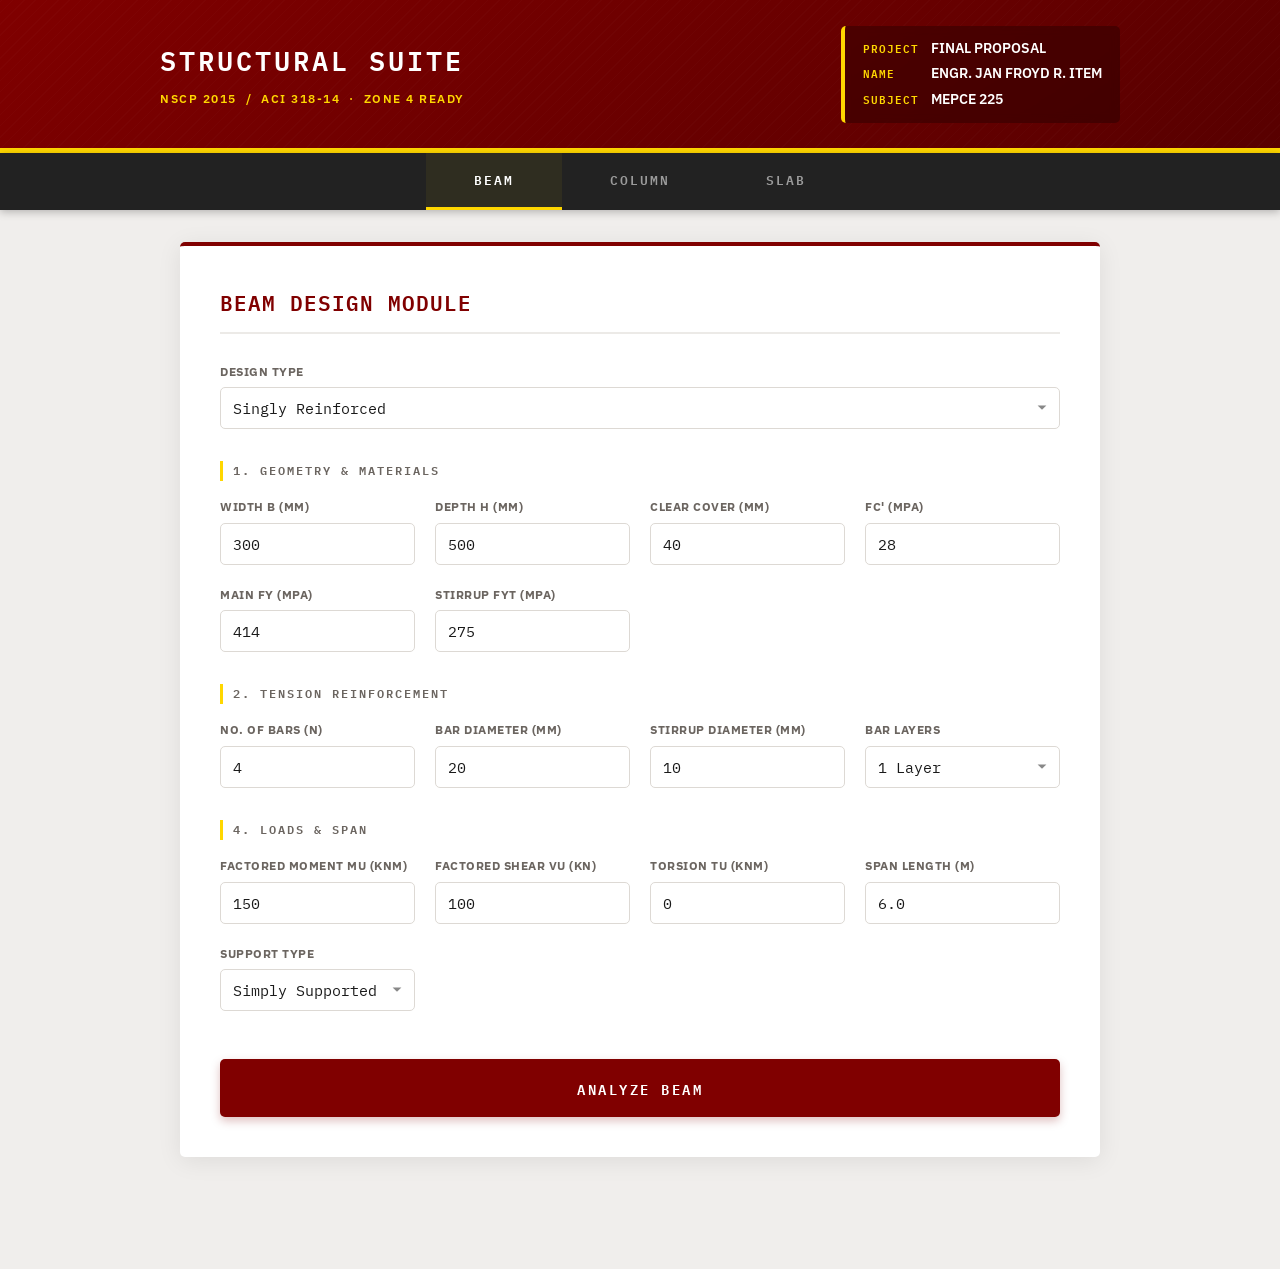
==== commit f1fa1242: "refactor: modularize structural suite into separated HTML/CSS/JS Split monolithic single-file app in" ====
--- a/index.html
+++ b/index.html
@@ -1,808 +1,247 @@
 <!DOCTYPE html>
 <html lang="en">
 <head>
-    <meta charset="UTF-8">
-    <meta name="viewport" content="width=device-width, initial-scale=1.0, maximum-scale=1.0, user-scalable=no">
-    <title>Structural Design Suite (Ultimate Edition)</title>
-    <style>
-        :root {
-            /* UNIVERSITY OF MINDANAO PALETTE */
-            --primary: #800000;   /* UM Maroon */
-            --primary-dark: #580000;
-            --accent: #FFD700;    /* UM Gold */
-            
-            --secondary: #333;
-            --light: #f4f6f7;
-            --success: #27ae60;
-            --danger: #c0392b;
-            --warning: #f39c12;
-            --border: #dcdcdc;
-        }
-
-        * { box-sizing: border-box; }
-        
-        body { 
-            font-family: 'Segoe UI', Tahoma, Geneva, Verdana, sans-serif; 
-            margin: 0; padding: 0; background-color: var(--light); color: #333;
-            -webkit-font-smoothing: antialiased;
-        }
-        
-        /* HEADER */
-        header { 
-            background: linear-gradient(135deg, var(--primary) 0%, var(--primary-dark) 100%);
-            color: white; padding: 1.5rem 2rem; border-bottom: 5px solid var(--accent); 
-            box-shadow: 0 4px 10px rgba(0,0,0,0.15);
-        }
-        .header-content { max-width: 1000px; margin: 0 auto; display: flex; justify-content: space-between; align-items: center; flex-wrap: wrap; gap: 1.5rem; }
-        .app-title { font-size: 1.8rem; font-weight: 800; letter-spacing: 1px; text-transform: uppercase; }
-        .app-subtitle { font-size: 0.85rem; opacity: 0.9; margin-top: 5px; color: var(--accent); font-weight: 600; }
-        
-        /* INFO CARD */
-        .student-info { 
-            background-color: rgba(0, 0, 0, 0.25); padding: 12px 20px; border-radius: 8px; font-size: 0.9rem;
-            border-left: 4px solid var(--accent);
-        }
-        .info-row { display: flex; align-items: center; margin-bottom: 4px; }
-        .info-label { color: var(--accent); font-weight: 700; margin-right: 10px; width: 70px; font-size: 0.75rem; text-transform: uppercase; }
-        .info-val { font-weight: 600; color: white; letter-spacing: 0.5px; }
-
-        /* NAV */
-        nav { background-color: var(--secondary); display: flex; justify-content: center; position: sticky; top: 0; z-index: 100; box-shadow: 0 2px 5px rgba(0,0,0,0.2); }
-        nav button { 
-            background: none; border: none; color: rgba(255,255,255,0.7); padding: 1rem 2.5rem; 
-            cursor: pointer; font-size: 1rem; font-weight: 700; transition: all 0.3s; 
-            border-bottom: 4px solid transparent; text-transform: uppercase;
-        }
-        nav button:hover { color: var(--accent); background-color: rgba(255,255,255,0.05); }
-        nav button.active { color: white; border-bottom-color: var(--accent); background-color: rgba(255,255,255,0.1); }
-        @media (max-width: 600px) { nav button { padding: 1rem 0.5rem; font-size: 0.8rem; flex: 1; } }
-
-        /* MAIN */
-        main { max-width: 900px; margin: 2rem auto; padding: 0 1rem; padding-bottom: 4rem; }
-        .module { display: none; background: white; padding: 2.5rem; border-radius: 8px; box-shadow: 0 4px 20px rgba(0,0,0,0.08); animation: fadeIn 0.4s ease-out; border-top: 4px solid var(--primary); }
-        .module.active { display: block; }
-        @keyframes fadeIn { from { opacity: 0; transform: translateY(10px); } to { opacity: 1; transform: translateY(0); } }
-
-        h2 { border-bottom: 2px solid #eee; padding-bottom: 0.8rem; color: var(--primary); margin-top: 0; font-size: 1.5rem; font-weight: 700; }
-        h3 { color: #555; margin-top: 2rem; font-size: 1rem; text-transform: uppercase; letter-spacing: 1px; border-left: 4px solid var(--accent); padding-left: 10px; }
-
-        .input-grid { display: grid; grid-template-columns: repeat(auto-fill, minmax(200px, 1fr)); gap: 1.5rem; margin-bottom: 1.5rem; }
-        @media (max-width: 480px) { .input-grid { grid-template-columns: 1fr; gap: 1rem; } }
-
-        .form-group { display: flex; flex-direction: column; }
-        .form-group label { font-size: 0.85rem; font-weight: 700; margin-bottom: 0.5rem; color: #666; }
-        .form-group input, .form-group select { padding: 12px; border: 1px solid var(--border); border-radius: 4px; font-size: 1rem; background-color: #fff; width: 100%; transition: border 0.3s; }
-        .form-group input:focus { border-color: var(--primary); outline: none; }
-
-        .btn-calc { width: 100%; padding: 1.2rem; background: var(--primary); color: white; border: none; border-radius: 6px; font-size: 1.1rem; font-weight: 800; cursor: pointer; margin-top: 1.5rem; text-transform: uppercase; letter-spacing: 1px; transition: all 0.2s; box-shadow: 0 4px 6px rgba(0,0,0,0.2); }
-        .btn-calc:hover { background-color: var(--primary-dark); color: var(--accent); transform: translateY(-2px); }
-        .btn-calc:active { transform: translateY(1px); }
-
-        /* RESULTS */
-        .results-box { margin-top: 2.5rem; background-color: #fff; border: 1px solid #ddd; border-left: 6px solid var(--primary); border-radius: 6px; display: none; overflow: hidden; box-shadow: 0 5px 15px rgba(0,0,0,0.05); }
-        .result-header { background-color: var(--primary); color: white; padding: 1rem 1.5rem; font-weight: bold; font-size: 1.1rem; }
-        .result-body { padding: 1.5rem; }
-        .result-row { display: flex; justify-content: space-between; align-items: center; padding: 0.9rem 0; border-bottom: 1px solid #f0f0f0; flex-wrap: wrap; gap: 10px; }
-        .result-row:last-child { border-bottom: none; }
-        .result-label { font-weight: 600; color: #444; }
-        
-        .tag { padding: 5px 12px; border-radius: 20px; font-size: 0.75rem; font-weight: 800; color: white; text-transform: uppercase; letter-spacing: 0.5px; }
-        .tag.pass { background-color: var(--success); }
-        .tag.fail { background-color: var(--danger); }
-        .tag.warn { background-color: var(--warning); }
-        .tag.info { background-color: var(--primary); }
-        
-        .section-divider { background: #f9f9f9; color: var(--primary); padding: 8px 12px; font-size: 0.85rem; font-weight: 800; text-transform: uppercase; margin-top: 1.5rem; border-radius: 4px; border-left: 4px solid var(--accent); }
-
-        /* CANVAS & VISUALS */
-        .chart-wrapper { display: flex; flex-wrap: wrap; gap: 20px; margin-top: 20px; }
-        .chart-card { flex: 1; min-width: 250px; background: #fff; border: 1px solid #eee; padding: 15px; border-radius: 4px; text-align: center; }
-        .chart-title { font-weight: 700; font-size: 0.8rem; margin-bottom: 10px; color: #555; text-transform: uppercase; }
-        canvas { max-width: 100%; height: auto; border: 1px solid #f0f0f0; }
-        .chart-legend { font-size: 0.8rem; margin-top: 5px; color: #666; display: flex; justify-content: center; gap: 15px; flex-wrap:wrap;}
-        .legend-item { display: flex; align-items: center; gap: 5px; }
-        .dot { width: 10px; height: 10px; border-radius: 50%; display: inline-block; }
-        
-        .table-wrapper { overflow-x: auto; -webkit-overflow-scrolling: touch; margin-top: 1rem; }
-        table { width: 100%; border-collapse: collapse; font-size: 0.9rem; min-width: 500px; }
-        th, td { text-align: left; padding: 12px; border-bottom: 1px solid #eee; }
-        th { background-color: #f8f8f8; color: var(--primary); font-weight: 800; text-transform: uppercase; font-size: 0.8rem; }
-    </style>
+  <meta charset="UTF-8" />
+  <meta name="viewport" content="width=device-width, initial-scale=1.0, maximum-scale=1.0, user-scalable=no" />
+  <meta name="description" content="Structural Design Suite — Beam, Column, and Slab calculations per NSCP 2015 and ACI 318-14" />
+  <title>Structural Design Suite</title>
+  <link rel="stylesheet" href="css/styles.css" />
 </head>
+
 <body>
 
+<!-- ============================================================
+     HEADER
+     Populated by main.js from config.js (PROJECT_DETAILS)
+     ============================================================ -->
 <header>
-    <div class="header-content">
-        <div>
-            <div class="app-title">STRUCTURAL SUITE</div>
-            <div class="app-subtitle">NSCP 2015 / ACI 318-14 (ZONE 4 READY)</div>
+  <div class="header-content">
+    <div>
+      <div class="app-title">Structural Suite</div>
+      <div class="app-subtitle">NSCP 2015 &nbsp;/&nbsp; ACI 318-14 &nbsp;·&nbsp; Zone 4 Ready</div>
+    </div>
+    <div class="student-info">
+      <div class="info-row">
+        <span class="info-label">Project</span>
+        <span id="display-project" class="info-val">…</span>
+      </div>
+      <div class="info-row">
+        <span class="info-label">Name</span>
+        <span id="display-name" class="info-val">…</span>
+      </div>
+      <div class="info-row">
+        <span class="info-label">Subject</span>
+        <span id="display-subject" class="info-val">…</span>
+      </div>
+    </div>
+  </div>
+</header>
+
+<!-- ============================================================
+     NAVIGATION
+     onclick passes the event for tab-button highlighting
+     ============================================================ -->
+<nav>
+  <button class="active" onclick="switchTab('beam', event)">Beam</button>
+  <button onclick="switchTab('column', event)">Column</button>
+  <button onclick="switchTab('slab', event)">Slab</button>
+</nav>
+
+<!-- ============================================================
+     MAIN CONTENT
+     ============================================================ -->
+<main>
+
+  <!-- ==================== BEAM MODULE ==================== -->
+  <section id="beam" class="module active">
+    <h2>Beam Design Module</h2>
+
+    <div class="form-group" style="margin-bottom: 1.5rem;">
+      <label>Design Type</label>
+      <select id="b_type" onchange="toggleBeamType()">
+        <option value="singly">Singly Reinforced</option>
+        <option value="doubly">Doubly Reinforced</option>
+      </select>
+    </div>
+
+    <h3>1. Geometry &amp; Materials</h3>
+    <div class="input-grid">
+      <div class="form-group"><label>Width b (mm)</label><input type="number" id="b_b" value="300" min="100"></div>
+      <div class="form-group"><label>Depth h (mm)</label><input type="number" id="b_h" value="500" min="150"></div>
+      <div class="form-group"><label>Clear Cover (mm)</label><input type="number" id="b_cc" value="40" min="20"></div>
+      <div class="form-group"><label>fc' (MPa)</label><input type="number" id="b_fc" value="28" min="17"></div>
+      <div class="form-group"><label>Main fy (MPa)</label><input type="number" id="b_fy" value="414" min="230"></div>
+      <div class="form-group"><label>Stirrup fyt (MPa)</label><input type="number" id="b_fyt" value="275" min="230"></div>
+    </div>
+
+    <h3>2. Tension Reinforcement</h3>
+    <div class="input-grid">
+      <div class="form-group"><label>No. of Bars (N)</label><input type="number" id="b_n" value="4" min="2"></div>
+      <div class="form-group"><label>Bar Diameter (mm)</label><input type="number" id="b_db" value="20" min="10"></div>
+      <div class="form-group"><label>Stirrup Diameter (mm)</label><input type="number" id="b_ds" value="10" min="8"></div>
+      <div class="form-group">
+        <label>Bar Layers</label>
+        <select id="b_layers">
+          <option value="1">1 Layer</option>
+          <option value="2">2 Layers</option>
+        </select>
+      </div>
+    </div>
+
+    <!-- Compression steel — hidden unless Doubly Reinforced selected -->
+    <div id="beam-comp-group" style="display: none;">
+      <h3>3. Compression Reinforcement</h3>
+      <div class="input-grid">
+        <div class="form-group"><label>Comp. Bars (N')</label><input type="number" id="b_np" value="2" min="2"></div>
+        <div class="form-group"><label>Comp. Bar Diameter (mm)</label><input type="number" id="b_dbp" value="20" min="10"></div>
+        <div class="form-group"><label>Dist. to Top d' (mm)</label><input type="number" id="b_dp" value="65" min="40"></div>
+      </div>
+    </div>
+
+    <h3>4. Loads &amp; Span</h3>
+    <div class="input-grid">
+      <div class="form-group"><label>Factored Moment Mu (kNm)</label><input type="number" id="b_Mu" value="150" min="0"></div>
+      <div class="form-group"><label>Factored Shear Vu (kN)</label><input type="number" id="b_Vu" value="100" min="0"></div>
+      <div class="form-group"><label>Torsion Tu (kNm)</label><input type="number" id="b_Tu" value="0" min="0"></div>
+      <div class="form-group"><label>Span Length (m)</label><input type="number" id="b_L" value="6.0" min="1" step="0.1"></div>
+      <div class="form-group">
+        <label>Support Type</label>
+        <select id="b_supp">
+          <option value="1">Simply Supported (L/16)</option>
+          <option value="2">One End Continuous (L/18.5)</option>
+          <option value="3">Both Ends Continuous (L/21)</option>
+          <option value="4">Cantilever (L/8)</option>
+        </select>
+      </div>
+    </div>
+
+    <button class="btn-calc" onclick="calculateBeam()">Analyze Beam</button>
+    <div id="beam-results" class="results-box"></div>
+  </section>
+
+  <!-- ==================== COLUMN MODULE ==================== -->
+  <section id="column" class="module">
+    <h2>Column Design Module</h2>
+
+    <h3>1. Geometry</h3>
+    <div class="input-grid">
+      <div class="form-group">
+        <label>Shape</label>
+        <select id="c_shape" onchange="toggleColInputs()">
+          <option value="rect">Rectangular</option>
+          <option value="circ">Circular</option>
+        </select>
+      </div>
+      <div class="form-group" id="c_b_grp"><label>Width b (mm)</label><input type="number" id="c_b" value="400" min="200"></div>
+      <div class="form-group" id="c_h_grp"><label>Depth h (mm)</label><input type="number" id="c_h" value="400" min="200"></div>
+      <div class="form-group" id="c_D_grp" style="display: none;"><label>Diameter D (mm)</label><input type="number" id="c_D" value="400" min="200"></div>
+      <div class="form-group"><label>Clear Cover (mm)</label><input type="number" id="c_cc" value="40" min="20"></div>
+    </div>
+
+    <h3>2. Materials &amp; Reinforcement</h3>
+    <div class="input-grid">
+      <div class="form-group"><label>fc' (MPa)</label><input type="number" id="c_fc" value="28" min="17"></div>
+      <div class="form-group"><label>fy (MPa)</label><input type="number" id="c_fy" value="415" min="230"></div>
+      <div class="form-group"><label>Total Bars</label><input type="number" id="c_nb" value="8" min="4"></div>
+      <div class="form-group"><label>Bar Diameter (mm)</label><input type="number" id="c_db" value="20" min="12"></div>
+      <div class="form-group">
+        <label>Tie Type</label>
+        <select id="c_tie">
+          <option value="tied">Tied</option>
+          <option value="spiral">Spiral</option>
+        </select>
+      </div>
+      <div class="form-group"><label>Tie/Spiral Diameter (mm)</label><input type="number" id="c_dt" value="10" min="8"></div>
+    </div>
+
+    <h3>3. Loads &amp; Slenderness</h3>
+    <div class="input-grid">
+      <div class="form-group"><label>Factored Axial Pu (kN)</label><input type="number" id="c_Pu" value="1000" min="0"></div>
+      <div class="form-group"><label>Factored Moment Mu (kNm)</label><input type="number" id="c_M2" value="150" min="0"></div>
+      <div class="form-group"><label>Unbraced Length Lu (m)</label><input type="number" id="c_Lu" value="3.0" min="0.5" step="0.1"></div>
+      <div class="form-group">
+        <label>Sway Frame?</label>
+        <select id="c_sway">
+          <option value="0">No (Non-Sway)</option>
+          <option value="1">Yes (Sway)</option>
+        </select>
+      </div>
+    </div>
+
+    <button class="btn-calc" onclick="calculateColumn()">Analyze &amp; Plot P-M Curve</button>
+    <div id="col-results" class="results-box"></div>
+  </section>
+
+  <!-- ==================== SLAB MODULE ==================== -->
+  <section id="slab" class="module">
+    <h2>Slab Design Module</h2>
+
+    <div class="form-group" style="margin-bottom: 1.5rem;">
+      <label>Design Method</label>
+      <select id="s_mode" onchange="toggleSlabInputs()">
+        <option value="1">One-Way Slab</option>
+        <option value="2">Two-Way Flat Plate</option>
+      </select>
+    </div>
+
+    <h3>Materials &amp; Loading</h3>
+    <div class="input-grid">
+      <div class="form-group"><label>fc' (MPa)</label><input type="number" id="s_fc" value="21" min="17"></div>
+      <div class="form-group"><label>fy (MPa)</label><input type="number" id="s_fy" value="275" min="230"></div>
+      <div class="form-group"><label>Thickness h (mm)</label><input type="number" id="s_h" value="125" min="75"></div>
+      <div class="form-group"><label>Bar Diameter (mm)</label><input type="number" id="s_db" value="10" min="8"></div>
+      <div class="form-group"><label>SDL (kPa)</label><input type="number" id="s_DL" value="1.5" min="0" step="0.1"></div>
+      <div class="form-group"><label>Live Load LL (kPa)</label><input type="number" id="s_LL" value="1.9" min="0" step="0.1"></div>
+    </div>
+
+    <!-- One-Way inputs -->
+    <div id="slab-oneway">
+      <h3>Span &amp; Support</h3>
+      <div class="input-grid">
+        <div class="form-group"><label>Span Length (m)</label><input type="number" id="s_L" value="3.0" min="1" step="0.1"></div>
+        <div class="form-group">
+          <label>Support Condition</label>
+          <select id="s_supp">
+            <option value="0.125">Simply Supported (1/8)</option>
+            <option value="0.10">Continuous (1/10)</option>
+          </select>
         </div>
-        <div class="student-info">
-            <div class="info-row"><span class="info-label">Project</span> <span id="display-project" class="info-val">...</span></div>
-            <div class="info-row"><span class="info-label">Name</span> <span id="display-name" class="info-val">...</span></div>
-            <div class="info-row"><span class="info-label">Subject</span> <span id="display-subject" class="info-val">...</span></div>
-        </div>
-    </div>
-</header>
-
-<nav>
-    <button class="active" onclick="switchTab('beam')">BEAM</button>
-    <button onclick="switchTab('column')">COLUMN</button>
-    <button onclick="switchTab('slab')">SLAB</button>
-</nav>
-
-<main>
-    <section id="beam" class="module active">
-        <h2>Beam Design Module</h2>
-        
-        <div class="form-group" style="margin-bottom: 1.5rem;">
-            <label>Design Type</label>
-            <select id="b_type" onchange="toggleBeamType()">
-                <option value="singly">Singly Reinforced</option>
-                <option value="doubly">Doubly Reinforced</option>
-            </select>
-        </div>
-
-        <h3>1. Geometry & Materials</h3>
-        <div class="input-grid">
-            <div class="form-group"><label>Width b (mm)</label><input type="number" id="b_b" value="300"></div>
-            <div class="form-group"><label>Depth h (mm)</label><input type="number" id="b_h" value="500"></div>
-            <div class="form-group"><label>Cover (mm)</label><input type="number" id="b_cc" value="40"></div>
-            <div class="form-group"><label>fc' (MPa)</label><input type="number" id="b_fc" value="28"></div>
-            <div class="form-group"><label>Main fy (MPa)</label><input type="number" id="b_fy" value="414"></div>
-            <div class="form-group"><label>Stirrup fyt (MPa)</label><input type="number" id="b_fyt" value="275"></div>
-        </div>
-
-        <h3>2. Tension Reinforcement</h3>
-        <div class="input-grid">
-            <div class="form-group"><label>Total Bars (N)</label><input type="number" id="b_n" value="4"></div>
-            <div class="form-group"><label>Bar Dia (mm)</label><input type="number" id="b_db" value="20"></div>
-            <div class="form-group"><label>Stirrup Dia (mm)</label><input type="number" id="b_ds" value="10"></div>
-            <div class="form-group"><label>Layers</label>
-                <select id="b_layers">
-                    <option value="1">1 Layer</option>
-                    <option value="2">2 Layers</option>
-                </select>
-            </div>
-        </div>
-
-        <div id="beam-comp-group" style="display:none;">
-            <h3>3. Compression Reinforcement</h3>
-            <div class="input-grid">
-                <div class="form-group"><label>Comp. Bars (N')</label><input type="number" id="b_np" value="2"></div>
-                <div class="form-group"><label>Comp. Bar Dia (mm)</label><input type="number" id="b_dbp" value="20"></div>
-                <div class="form-group"><label>Dist to Top d' (mm)</label><input type="number" id="b_dp" value="65"></div>
-            </div>
-        </div>
-
-        <h3>4. Loads & Span</h3>
-        <div class="input-grid">
-            <div class="form-group"><label>Moment Mu (kNm)</label><input type="number" id="b_Mu" value="150"></div>
-            <div class="form-group"><label>Shear Vu (kN)</label><input type="number" id="b_Vu" value="100"></div>
-            <div class="form-group"><label>Torsion Tu (kNm)</label><input type="number" id="b_Tu" value="0"></div>
-            <div class="form-group"><label>Span Length (m)</label><input type="number" id="b_L" value="6.0"></div>
-            <div class="form-group"><label>Support Type</label>
-                <select id="b_supp">
-                    <option value="1">Simply Supported (L/16)</option>
-                    <option value="2">One End Continuous (L/18.5)</option>
-                    <option value="3">Both Ends Continuous (L/21)</option>
-                    <option value="4">Cantilever (L/8)</option>
-                </select>
-            </div>
-        </div>
-        <button class="btn-calc" onclick="calculateBeam()">ANALYZE BEAM</button>
-        <div id="beam-results" class="results-box"></div>
-    </section>
-
-    <section id="column" class="module">
-        <h2>Column Design Module</h2>
-        <h3>1. Geometry</h3>
-        <div class="input-grid">
-            <div class="form-group"><label>Shape</label>
-                <select id="c_shape" onchange="toggleColInputs()"><option value="rect">Rectangular</option><option value="circ">Circular</option></select>
-            </div>
-            <div class="form-group" id="c_b_grp"><label>Width (mm)</label><input type="number" id="c_b" value="400"></div>
-            <div class="form-group" id="c_h_grp"><label>Depth (mm)</label><input type="number" id="c_h" value="400"></div>
-            <div class="form-group" id="c_D_grp" style="display:none"><label>Diameter (mm)</label><input type="number" id="c_D" value="400"></div>
-            <div class="form-group"><label>Cover (mm)</label><input type="number" id="c_cc" value="40"></div>
-        </div>
-        <h3>2. Material & Reinf</h3>
-        <div class="input-grid">
-            <div class="form-group"><label>fc' (MPa)</label><input type="number" id="c_fc" value="28"></div>
-            <div class="form-group"><label>fy (MPa)</label><input type="number" id="c_fy" value="415"></div>
-            <div class="form-group"><label>Total Bars</label><input type="number" id="c_nb" value="8"></div>
-            <div class="form-group"><label>Bar Dia (mm)</label><input type="number" id="c_db" value="20"></div>
-            <div class="form-group"><label>Tie Type</label>
-                <select id="c_tie"><option value="tied">Tied</option><option value="spiral">Spiral</option></select>
-            </div>
-            <div class="form-group"><label>Tie Dia (mm)</label><input type="number" id="c_dt" value="10"></div>
-        </div>
-        <h3>3. Loads & Slenderness</h3>
-        <div class="input-grid">
-            <div class="form-group"><label>Axial Pu (kN)</label><input type="number" id="c_Pu" value="1000"></div>
-            <div class="form-group"><label>Moment Mu (kNm)</label><input type="number" id="c_M2" value="150"></div>
-            <div class="form-group"><label>Unbraced L (m)</label><input type="number" id="c_Lu" value="3.0"></div>
-            <div class="form-group"><label>Sway Frame?</label>
-                <select id="c_sway"><option value="0">No</option><option value="1">Yes</option></select>
-            </div>
-        </div>
-        <button class="btn-calc" onclick="calculateColumn()">ANALYZE & PLOT P-M CURVE</button>
-        <div id="col-results" class="results-box"></div>
-    </section>
-
-    <section id="slab" class="module">
-        <h2>Slab Design Module</h2>
-        <div class="form-group"><label>Design Method</label>
-            <select id="s_mode" onchange="toggleSlabInputs()"><option value="1">One-Way</option><option value="2">Two-Way</option></select>
-        </div>
-        <h3>Materials & Load</h3>
-        <div class="input-grid">
-            <div class="form-group"><label>fc' (MPa)</label><input type="number" id="s_fc" value="21"></div>
-            <div class="form-group"><label>fy (MPa)</label><input type="number" id="s_fy" value="275"></div>
-            <div class="form-group"><label>Thk (mm)</label><input type="number" id="s_h" value="125"></div>
-            <div class="form-group"><label>Bar (mm)</label><input type="number" id="s_db" value="10"></div>
-            <div class="form-group"><label>SDL (kPa)</label><input type="number" id="s_DL" value="1.5"></div>
-            <div class="form-group"><label>LL (kPa)</label><input type="number" id="s_LL" value="1.9"></div>
-        </div>
-        <div id="slab-oneway">
-            <div class="input-grid">
-                <div class="form-group"><label>Span (m)</label><input type="number" id="s_L" value="3.0"></div>
-                <div class="form-group"><label>Support</label><select id="s_supp"><option value="0.125">Simple</option><option value="0.10">Continuous</option></select></div>
-            </div>
-        </div>
-        <div id="slab-twoway" style="display:none;">
-            <div class="input-grid">
-                <div class="form-group"><label>Short Lx (m)</label><input type="number" id="s_Lx" value="3.0"></div>
-                <div class="form-group"><label>Col Width (mm)</label><input type="number" id="s_col_w" value="400"></div>
-            </div>
-            <h4>Coefficients</h4>
-            <div class="input-grid">
-                <div class="form-group"><label>S-Neg</label><input type="number" id="s_cn_s" value="0.0"></div>
-                <div class="form-group"><label>S-Pos</label><input type="number" id="s_cp_s" value="0.05"></div>
-                <div class="form-group"><label>L-Neg</label><input type="number" id="s_cn_l" value="0.0"></div>
-                <div class="form-group"><label>L-Pos</label><input type="number" id="s_cp_l" value="0.05"></div>
-            </div>
-        </div>
-        <button class="btn-calc" onclick="calculateSlab()">ANALYZE SLAB</button>
-        <div id="slab-results" class="results-box"></div>
-    </section>
+      </div>
+    </div>
+
+    <!-- Two-Way inputs -->
+    <div id="slab-twoway" style="display: none;">
+      <h3>Panel Geometry</h3>
+      <div class="input-grid">
+        <div class="form-group"><label>Short Span Lx (m)</label><input type="number" id="s_Lx" value="3.0" min="1" step="0.1"></div>
+        <div class="form-group"><label>Column Width c (mm)</label><input type="number" id="s_col_w" value="400" min="200"></div>
+      </div>
+      <h4>Moment Coefficients (NSCP/ACI)</h4>
+      <div class="input-grid">
+        <div class="form-group"><label>Short Neg. Coef.</label><input type="number" id="s_cn_s" value="0.0" step="0.001"></div>
+        <div class="form-group"><label>Short Pos. Coef.</label><input type="number" id="s_cp_s" value="0.05" step="0.001"></div>
+        <div class="form-group"><label>Long Neg. Coef.</label><input type="number" id="s_cn_l" value="0.0" step="0.001"></div>
+        <div class="form-group"><label>Long Pos. Coef.</label><input type="number" id="s_cp_l" value="0.05" step="0.001"></div>
+      </div>
+    </div>
+
+    <button class="btn-calc" onclick="calculateSlab()">Analyze Slab</button>
+    <div id="slab-results" class="results-box"></div>
+  </section>
+
 </main>
 
-<script>
-    // ==========================================
-    //       USER CONFIGURATION
-    // ==========================================
-    const PROJECT_DETAILS = {
-        project: "FINAL PROPOSAL",       
-        name:    "ENGR. JAN FROYD R. ITEM",    
-        subject: "MEPCE 225"        
-    };
-
-    window.onload = function() {
-        document.getElementById('display-project').textContent = PROJECT_DETAILS.project;
-        document.getElementById('display-name').textContent = PROJECT_DETAILS.name;
-        document.getElementById('display-subject').textContent = PROJECT_DETAILS.subject;
-    };
-
-    function switchTab(tabId) {
-        document.querySelectorAll('.module').forEach(el => el.classList.remove('active'));
-        document.querySelectorAll('nav button').forEach(el => el.classList.remove('active'));
-        document.getElementById(tabId).classList.add('active');
-        event.target.classList.add('active');
-    }
-
-    function toggleColInputs() {
-        const shape = document.getElementById('c_shape').value;
-        const isRect = shape === 'rect';
-        document.getElementById('c_b_grp').style.display = isRect ? 'flex' : 'none';
-        document.getElementById('c_h_grp').style.display = isRect ? 'flex' : 'none';
-        document.getElementById('c_D_grp').style.display = isRect ? 'none' : 'flex';
-    }
-
-    function toggleBeamType() {
-        const type = document.getElementById('b_type').value;
-        document.getElementById('beam-comp-group').style.display = type === 'doubly' ? 'block' : 'none';
-    }
-
-    function toggleSlabInputs() {
-        const mode = document.getElementById('s_mode').value;
-        document.getElementById('slab-oneway').style.display = mode === '1' ? 'block' : 'none';
-        document.getElementById('slab-twoway').style.display = mode === '2' ? 'block' : 'none';
-    }
-
-    function createRow(label, val, status) {
-        let tagClass = 'info';
-        if(['PASS','SAFE','DUCTILE','SHORT','YIELD'].includes(status)) tagClass = 'pass';
-        if(['FAIL','UNSAFE','SLENDER','TRANSITION','ELASTIC'].includes(status)) tagClass = 'fail';
-        return `<div class="result-row"><span class="result-label">${label}</span><span>${val} ${status ? `<span class="tag ${tagClass}">${status}</span>` : ''}</span></div>`;
-    }
-
-    // =========================================================================
-    //                          DRAWING FUNCTIONS (CANVAS)
-    // =========================================================================
-    function drawBeamSection(id, b, h, cc, n, np, db, ds, layers) {
-        const c = document.getElementById(id);
-        if(!c) return;
-        const ctx = c.getContext('2d');
-        const w = c.width, ht = c.height;
-        ctx.clearRect(0,0,w,ht);
-        
-        // Scale
-        const padding = 20;
-        const scale = Math.min((w-2*padding)/b, (ht-2*padding)/h);
-        const rectW = b*scale;
-        const rectH = h*scale;
-        const x0 = (w - rectW)/2;
-        const y0 = (ht - rectH)/2;
-        
-        // Concrete
-        ctx.fillStyle = '#e0e0e0';
-        ctx.fillRect(x0, y0, rectW, rectH);
-        ctx.strokeStyle = '#333';
-        ctx.lineWidth = 2;
-        ctx.strokeRect(x0, y0, rectW, rectH);
-        
-        // Stirrup
-        const inset = cc * scale;
-        ctx.strokeStyle = '#2980b9';
-        ctx.lineWidth = 2;
-        ctx.strokeRect(x0+inset, y0+inset, rectW-2*inset, rectH-2*inset);
-        
-        // Bars
-        const barRad = (Math.max(db, 16)/2)*scale;
-        ctx.fillStyle = '#c0392b';
-        
-        // Bottom Bars
-        const yBot = y0 + rectH - inset - barRad;
-        
-        if (layers === 1) {
-            drawRow(ctx, n, x0, yBot, rectW, inset, barRad);
-        } else {
-            // Split into two rows
-            const n1 = Math.ceil(n/2);
-            const n2 = Math.floor(n/2);
-            const gap = 25 * scale;
-            drawRow(ctx, n1, x0, yBot, rectW, inset, barRad); // Row 1 (Bot)
-            drawRow(ctx, n2, x0, yBot - (db*scale) - gap, rectW, inset, barRad); // Row 2
-        }
-        
-        // Top Bars
-        if(np > 0) {
-            const yTop = y0 + inset + barRad;
-            drawRow(ctx, np, x0, yTop, rectW, inset, barRad);
-        }
-        
-        // Labels
-        ctx.fillStyle = '#333';
-        ctx.font = '12px Arial';
-        ctx.textAlign = 'center';
-        ctx.fillText(`b=${b}mm`, w/2, y0-5);
-        ctx.fillText(`h=${h}mm`, x0-25, y0+rectH/2);
-    }
-
-    function drawRow(ctx, count, xStart, yPos, width, inset, radius) {
-        const widthAvail = width - 2*inset - 2*radius;
-        for(let i=0; i<count; i++) {
-            let cx = xStart + inset + radius + (count>1 ? (i * widthAvail/(count-1)) : widthAvail/2);
-            ctx.beginPath(); ctx.arc(cx, yPos, radius, 0, 2*Math.PI); ctx.fill();
-        }
-    }
-
-    function drawColSection(id, shape, b, h, D, cc, n, db) {
-        const c = document.getElementById(id);
-        if(!c) return;
-        const ctx = c.getContext('2d');
-        const w = c.width, ht = c.height;
-        ctx.clearRect(0,0,w,ht);
-        
-        const padding = 20;
-        const dimX = shape=='rect' ? b : D;
-        const dimY = shape=='rect' ? h : D;
-        const scale = Math.min((w-2*padding)/dimX, (ht-2*padding)/dimY);
-        
-        const cx = w/2, cy = ht/2;
-        
-        ctx.fillStyle = '#e0e0e0';
-        ctx.strokeStyle = '#333';
-        ctx.lineWidth = 2;
-        
-        if(shape === 'rect') {
-            const rw = b*scale, rh = h*scale;
-            ctx.fillRect(cx - rw/2, cy - rh/2, rw, rh);
-            ctx.strokeRect(cx - rw/2, cy - rh/2, rw, rh);
-            
-            // Tie
-            const inset = cc*scale;
-            ctx.strokeStyle = '#2980b9';
-            ctx.strokeRect(cx - rw/2 + inset, cy - rh/2 + inset, rw - 2*inset, rh - 2*inset);
-            
-            // Bars
-            ctx.fillStyle = '#c0392b';
-            const barRad = (Math.max(db, 16)/2)*scale;
-            const bx = rw/2 - inset - barRad;
-            const by = rh/2 - inset - barRad;
-            // Draw schematic corners
-            ctx.beginPath(); ctx.arc(cx-bx, cy-by, barRad, 0, 2*Math.PI); ctx.fill();
-            ctx.beginPath(); ctx.arc(cx+bx, cy-by, barRad, 0, 2*Math.PI); ctx.fill();
-            ctx.beginPath(); ctx.arc(cx+bx, cy+by, barRad, 0, 2*Math.PI); ctx.fill();
-            ctx.beginPath(); ctx.arc(cx-bx, cy+by, barRad, 0, 2*Math.PI); ctx.fill();
-        } else {
-            const rad = (D*scale)/2;
-            ctx.beginPath(); ctx.arc(cx, cy, rad, 0, 2*Math.PI); ctx.fill(); ctx.stroke();
-            
-            const inset = cc*scale;
-            ctx.beginPath(); ctx.arc(cx, cy, rad-inset, 0, 2*Math.PI); 
-            ctx.strokeStyle = '#2980b9'; ctx.stroke();
-            
-            ctx.fillStyle = '#c0392b';
-            const barRad = (Math.max(db, 16)/2)*scale;
-            const ringRad = rad - inset - barRad;
-            for(let i=0; i<n; i++) {
-                const ang = (i / n) * 2 * Math.PI;
-                const bx = cx + Math.cos(ang)*ringRad;
-                const by = cy + Math.sin(ang)*ringRad;
-                ctx.beginPath(); ctx.arc(bx, by, barRad, 0, 2*Math.PI); ctx.fill();
-            }
-        }
-    }
-
-    // =========================================================================
-    //                          CALCULATION LOGIC
-    // =========================================================================
-
-    // --- BEAM CALCULATION ---
-    function calculateBeam() {
-        const b = parseFloat(document.getElementById('b_b').value);
-        const h = parseFloat(document.getElementById('b_h').value);
-        const cc = parseFloat(document.getElementById('b_cc').value);
-        const fc = parseFloat(document.getElementById('b_fc').value);
-        const fy = parseFloat(document.getElementById('b_fy').value);
-        const fyt = parseFloat(document.getElementById('b_fyt').value);
-        const L = parseFloat(document.getElementById('b_L').value);
-        const supp = parseInt(document.getElementById('b_supp').value);
-        const db = parseFloat(document.getElementById('b_db').value);
-        const n = parseFloat(document.getElementById('b_n').value);
-        const ds = parseFloat(document.getElementById('b_ds').value);
-        const Mu = parseFloat(document.getElementById('b_Mu').value);
-        const Vu = parseFloat(document.getElementById('b_Vu').value);
-        const Tu = parseFloat(document.getElementById('b_Tu').value);
-        const layers = parseInt(document.getElementById('b_layers').value);
-        
-        // Check Design Type (Singly/Doubly)
-        const bType = document.getElementById('b_type').value;
-        const isDoubly = bType === 'doubly';
-        
-        let np = 0, dbp = 0, dp = 0;
-        if(isDoubly) {
-            np = parseFloat(document.getElementById('b_np').value);
-            dbp = parseFloat(document.getElementById('b_dbp').value);
-            dp = parseFloat(document.getElementById('b_dp').value);
-        }
-
-        // Calculate d (Effective Depth) considering layers
-        let centroid_dist = cc + ds + (db/2);
-        if (layers === 2) {
-            centroid_dist += (db + 25)/2; // Shift up by half bar + half gap
-        }
-        const d = h - centroid_dist;
-
-        const As = n * Math.PI * Math.pow(db/2, 2);
-        const Asp = isDoubly ? np * Math.PI * Math.pow(dbp/2, 2) : 0;
-
-        let html = `<div class="result-header">BEAM ANALYSIS: ${isDoubly ? 'DOUBLY' : 'SINGLY'} REINF.</div><div class="result-body">`;
-
-        // 2. Schematic Diagram
-        html += `<div class="chart-card"><div class="chart-title">SECTION PREVIEW</div><div style="display:flex; justify-content:center;"><canvas id="beamCanvas" width="250" height="200"></canvas></div></div>`;
-
-        // 3. Serviceability Check (NSCP Table 409.3.1.1)
-        const denomMap = {1:16, 2:18.5, 3:21, 4:8}; 
-        const denom = denomMap[supp] || 16;
-        const mod = 0.4 + (fy/700);
-        const h_min = (L * 1000) / denom * mod;
-        html += createRow("Min Thickness Req", h_min.toFixed(0) + " mm", h >= h_min ? "PASS" : "FAIL");
-
-        // 4. Flexural Analysis
-        let beta1 = fc <= 28 ? 0.85 : Math.max(0.65, 0.85 - 0.05*(fc-28)/7);
-        let c, a, Mn, et, phi, fs_prime;
-        
-        if (!isDoubly) {
-            a = (As * fy) / (0.85 * fc * b);
-            c = a / beta1;
-            Mn = (As * fy * (d - a/2)) / 1e6;
-        } else {
-            let c_trial = d / 3; 
-            for(let i=0; i<100; i++) {
-                let es_prime = 0.003 * (c_trial - dp)/c_trial;
-                let fsp = Math.min(Math.max(es_prime * 200000, -fy), fy);
-                let Cc = 0.85 * fc * beta1 * c_trial * b;
-                let Cs = Asp * (fsp - 0.85*fc);
-                let T = As * fy; 
-                let residual = Cc + Cs - T;
-                if(Math.abs(residual) < 100) break;
-                c_trial = c_trial - residual / (0.85*fc*beta1*b);
-            }
-            c = c_trial;
-            let es_prime = 0.003 * (c - dp)/c;
-            let fsp = Math.min(Math.max(es_prime * 200000, -fy), fy);
-            let Cc = 0.85 * fc * beta1 * c * b;
-            let Cs = Asp * (fsp - 0.85*fc);
-            Mn = (Cc*(d - beta1*c/2) + Cs*(d-dp)) / 1e6;
-            html += createRow("Comp. Steel Stress", fsp.toFixed(1) + " MPa", Math.abs(fsp) >= fy ? "YIELD" : "ELASTIC");
-        }
-
-        et = 0.003 * ((d - c)/c);
-        phi = et >= 0.005 ? 0.90 : 0.65 + (et - 0.002)*(250/3);
-        phi = Math.min(Math.max(phi, 0.65), 0.90);
-        const PhiMn = phi * Mn;
-        
-        html += createRow("Effective Depth (d)", d.toFixed(1) + " mm", "");
-        html += createRow("Tensile Strain", et.toFixed(4), et >= 0.005 ? "DUCTILE" : "TRANSITION");
-        html += createRow("Flexural Capacity", PhiMn.toFixed(2) + " kNm", PhiMn >= Mu ? "SAFE" : "UNSAFE");
-
-        // 5. Shear & Detailing
-        html += `<div class="section-divider">SHEAR & SEISMIC DETAILING</div>`;
-        const Vc = 0.17 * 1.0 * Math.sqrt(fc) * b * d / 1000;
-        const PhiVc = 0.75 * Vc;
-        let shearStat = "OK (No Reinf)";
-        
-        if(Vu > 0.5 * PhiVc) {
-            if (Vu <= PhiVc) {
-                shearStat = `Min Stirrups @ ${(d/2).toFixed(0)}mm`;
-            } else {
-                const Vs_req = (Vu/0.75) - Vc;
-                const Vc_limit = 0.66 * Math.sqrt(fc) * b * d / 1000;
-                if (Vs_req > Vc_limit) {
-                    shearStat = "FAIL: SEC TOO SMALL";
-                } else {
-                    const Av = 2 * (Math.PI * Math.pow(ds/2, 2)); 
-                    const s_req = (Av * fyt * d) / (Vs_req * 1000); 
-                    let s_max = (Vs_req > 0.33 * Math.sqrt(fc) * b * d / 1000) ? d/4 : d/2;
-                    s_max = Math.min(s_max, 600);
-                    const s_final = Math.min(s_req, s_max);
-                    shearStat = `Use ${ds}mm @ ${Math.floor(s_final)}mm`;
-                }
-            }
-        }
-        html += createRow("Shear Capacity (Phi Vc)", PhiVc.toFixed(2) + " kN", "");
-        html += createRow("Shear Design", shearStat, "");
-
-        // Seismic Hoops
-        const s_seismic = Math.min(d/4, 8*db, 24*ds, 300);
-        html += createRow("Seismic Hoops (Zone 4)", `${ds}mm @ ${Math.floor(s_seismic)}mm`, "");
-
-        if(Tu > 0) {
-            const Acp = b*h; const Pcp = 2*(b+h);
-            const Tth = 0.75 * 0.083 * Math.sqrt(fc) * (Math.pow(Acp, 2)/Pcp) / 1e6;
-            html += createRow("Torsion Check", Tth.toFixed(2) + " kNm", Tu < Tth ? "IGNORE" : "DESIGN REQ");
-        }
-        
-        html += `</div>`;
-        document.getElementById('beam-results').innerHTML = html;
-        document.getElementById('beam-results').style.display = 'block';
-        
-        const barsTop = isDoubly ? np : 0;
-        setTimeout(() => drawBeamSection('beamCanvas', b, h, cc, n, barsTop, db, ds, layers), 100);
-    }
-
-    // --- COLUMN CALCULATION & PLOTTING ---
-    function calculateColumn() {
-        const b = parseFloat(document.getElementById('c_b').value);
-        const h = parseFloat(document.getElementById('c_h').value);
-        const D = parseFloat(document.getElementById('c_D').value);
-        const fc = parseFloat(document.getElementById('c_fc').value);
-        const fy = parseFloat(document.getElementById('c_fy').value);
-        const nb = parseFloat(document.getElementById('c_nb').value);
-        const db = parseFloat(document.getElementById('c_db').value);
-        const dt = parseFloat(document.getElementById('c_dt').value);
-        const Pu = parseFloat(document.getElementById('c_Pu').value);
-        const Mu = parseFloat(document.getElementById('c_M2').value);
-        const Lu = parseFloat(document.getElementById('c_Lu').value) * 1000;
-        const sway = parseInt(document.getElementById('c_sway').value);
-        const shape = document.getElementById('c_shape').value;
-
-        const dim = shape=='rect' ? h : D;
-
-        // 1. Basic Analysis
-        let html = `<div class="result-header">COLUMN ANALYSIS</div><div class="result-body">`;
-        
-        // Visual Structure
-        html += `<div class="chart-wrapper">
-            <div class="chart-card">
-                <div class="chart-title">P-M INTERACTION CURVE</div>
-                <canvas id="pmChart" width="300" height="250"></canvas>
-                <div class="chart-legend">
-                    <div class="legend-item"><span class="dot" style="background:#27ae60"></span> Capacity</div>
-                    <div class="legend-item"><span class="dot" style="background:#c0392b"></span> Your Load</div>
-                </div>
-            </div>
-            <div class="chart-card">
-                <div class="chart-title">SECTION PREVIEW</div>
-                <div style="display:flex; justify-content:center;"><canvas id="colCanvas" width="150" height="150"></canvas></div>
-            </div>
-        </div>`;
-
-        // Slenderness
-        const r = 0.3 * dim;
-        const klr = (1.0 * Lu) / r;
-        const limit = sway ? 22.0 : 34.0;
-        const isSlender = klr > limit;
-        html += createRow("Slenderness Ratio", klr.toFixed(2), isSlender ? "SLENDER" : "SHORT");
-
-        // Magnification (Simplified)
-        let Mc = Math.max(Math.abs(Mu), Pu*(15 + 0.03*dim)/1000);
-        if(isSlender && !sway) {
-            let EI = 0.4 * 4700 * Math.sqrt(fc) * (shape=='rect' ? (b*Math.pow(h,3)/12) : (Math.PI*Math.pow(D,4)/64));
-            let Pc = (Math.pow(Math.PI,2)*EI) / Math.pow(Lu,2) / 1000;
-            let delta = 1.0 / (1 - Pu/(0.75*Pc));
-            delta = Math.max(delta, 1.0);
-            Mc *= delta;
-            html += createRow("Magnification", delta.toFixed(2), "");
-        }
-        html += createRow("Design Moment (Mc)", Mc.toFixed(2) + " kNm", "");
-
-        // Confinement
-        html += `<div class="section-divider">CONFINEMENT (ZONE 4)</div>`;
-        const so = Math.min(shape=='rect'?Math.min(b,h)/4:D/4, 6*db, 150);
-        html += createRow("Confine Zone (Lo)", `${dt}mm @ ${Math.floor(so)}mm`, "");
-
-        // 2. Interaction Diagram Data Generation
-        const d = dim - 40 - 10 - db/2; // d approx
-        const d_prime = 40 + 10 + db/2;
-        const As_total = nb * Math.PI * Math.pow(db/2, 2);
-        const As_face = As_total / 2; // Assume 2 faces for calculation
-        const beta1 = fc <= 28 ? 0.85 : 0.65; // Simplified beta
-
-        let points = [];
-        const steps = 50; 
-        for(let i=0; i<=steps; i++) {
-            let c;
-            if(i < 5) c = dim * (3 - i*0.2); 
-            else if (i > steps-5) c = (steps-i) * 0.01 * dim; 
-            else {
-                let t = (i-5)/(steps-10);
-                c = dim * 1.5 * (1-t) + 0.1*dim*t;
-            }
-            
-            let Pn, Mn, phi;
-            let a = beta1 * c;
-            let Cc = shape=='rect' ? 0.85 * fc * a * b : 0.85*fc*(Math.PI*D*D/4)*(a/D)*0.9; 
-            
-            let es_s = 0.003 * (d - c)/c;
-            let es_p = 0.003 * (c - d_prime)/c;
-            let fs_s = Math.min(Math.max(es_s * 200000, -fy), fy);
-            let fs_p = Math.min(Math.max(es_p * 200000, -fy), fy);
-            
-            let F_cs = As_face * (fs_p - 0.85*fc);
-            let F_ts = As_face * (-fs_s); 
-            
-            Pn = Cc + F_cs + F_ts;
-            Mn = Cc*(dim/2 - a/2) + F_cs*(dim/2 - d_prime) - F_ts*(d - dim/2);
-            
-            let et = 0.003 * (d-c)/c;
-            if(et <= 0.002) phi = 0.65;
-            else if(et >= 0.005) phi = 0.90;
-            else phi = 0.65 + (et-0.002)*(250/3);
-            
-            const Pmax = 0.80 * (0.85*fc*((shape=='rect'?b*h:Math.PI*D*D/4) - As_total) + As_total*fy);
-            if(Pn > Pmax) Pn = Pmax;
-
-            points.push({x: Math.abs(Mn*phi/1e6), y: Pn*phi/1000});
-        }
-        
-        html += `</div>`;
-        document.getElementById('col-results').innerHTML = html;
-        document.getElementById('col-results').style.display = 'block';
-
-        drawPMCurve(points, Mc, Pu);
-        setTimeout(() => drawColSection('colCanvas', shape, b, h, D, 40, nb, db), 100);
-    }
-
-    function drawPMCurve(points, Mu, Pu) {
-        const c = document.getElementById('pmChart');
-        if(!c) return;
-        const ctx = c.getContext('2d');
-        const w = c.width, h = c.height;
-        ctx.clearRect(0,0,w,h);
-        
-        const maxY = Math.max(...points.map(p => p.y)) * 1.2;
-        const maxX = Math.max(...points.map(p => p.x)) * 1.2;
-        
-        // Axis
-        ctx.beginPath();
-        ctx.moveTo(40, 10); ctx.lineTo(40, h-30); 
-        ctx.lineTo(w-10, h-30); 
-        ctx.strokeStyle = '#333';
-        ctx.stroke();
-        
-        // Curve
-        ctx.beginPath();
-        points.forEach((p, i) => {
-            let px = 40 + (p.x / maxX) * (w-50);
-            let py = (h-30) - (p.y / maxY) * (h-40);
-            if(i==0) ctx.moveTo(px, py); else ctx.lineTo(px, py);
-        });
-        ctx.strokeStyle = '#27ae60';
-        ctx.lineWidth = 2;
-        ctx.stroke();
-        
-        // Point
-        let dx = 40 + (Math.abs(Mu) / maxX) * (w-50);
-        let dy = (h-30) - (Pu / maxY) * (h-40);
-        ctx.beginPath();
-        ctx.arc(dx, dy, 5, 0, 2*Math.PI);
-        ctx.fillStyle = '#c0392b';
-        ctx.fill();
-        
-        // Labels
-        ctx.fillStyle = '#666';
-        ctx.font = '10px Arial';
-        ctx.fillText("Pn (kN)", 5, 15);
-        ctx.fillText("Mn (kNm)", w-60, h-15);
-    }
-
-    // --- SLAB CALCULATION ---
-    function calculateSlab() {
-        const fc = parseFloat(document.getElementById('s_fc').value);
-        const fy = parseFloat(document.getElementById('s_fy').value);
-        const h = parseFloat(document.getElementById('s_h').value);
-        const db = parseFloat(document.getElementById('s_db').value);
-        const DL = parseFloat(document.getElementById('s_DL').value);
-        const LL = parseFloat(document.getElementById('s_LL').value);
-        const L = parseFloat(document.getElementById('s_L').value); 
-        const mode = document.getElementById('s_mode').value;
-        
-        const d = h - 20 - db/2;
-        const wu = 1.2*(DL + 24*h/1000) + 1.6*LL;
-        const Mu = (1/8) * wu * L * L; 
-        
-        let html = `<div class="result-header">SLAB ANALYSIS</div><div class="result-body">`;
-        
-        html += createRow("Factored Load", wu.toFixed(2) + " kPa", "");
-        
-        // Flexure Logic (Shared)
-        const As_min = 0.0018 * 1000 * h;
-        
-        const solve = (M) => {
-            const phi = 0.90;
-            const Rn = (M * 1e6) / (phi * 1000 * d**2);
-            const term = 1 - (2*Rn)/(0.85*fc);
-            let As = As_min;
-            if(term > 0) {
-                const rho = (0.85*fc/fy) * (1 - Math.sqrt(term));
-                As = Math.max(rho * 1000 * d, As_min);
-            }
-            const s = Math.min((Math.PI*db*db/4) / As * 1000, 3*h, 450);
-            return Math.floor(s);
-        };
-
-        if(mode == '1') {
-            html += createRow("Main Steel", `Use ${db}mm @ ${solve(Mu)}mm`, "");
-            html += createRow("Temp/Shrink", `Use ${db}mm @ ${solve(0)}mm`, "");
-        } else {
-            // Two Way
-            const Lx = parseFloat(document.getElementById('s_Lx').value);
-            const col = parseFloat(document.getElementById('s_col_w').value);
-            
-            // Punching Shear
-            html += `<div class="section-divider">PUNCHING SHEAR</div>`;
-            const Vu = wu * Lx * Lx; // Conservative trib area
-            const bo = 4 * (col + d);
-            const Vc = 0.33 * Math.sqrt(fc) * bo * d / 1000;
-            const PhiVc = 0.75 * Vc;
-            
-            html += createRow("Punching Demand", Vu.toFixed(1) + " kN", "");
-            html += createRow("Punching Cap", PhiVc.toFixed(1) + " kN", PhiVc >= Vu ? "SAFE" : "FAIL");
-            
-            html += `<div class="section-divider">REINFORCEMENT</div>`;
-            // Simplified coeff display
-            const M_neg = 0.07 * wu * Lx * Lx; // Avg coeff
-            html += createRow("Neg Moment Bar", `Use ${db}mm @ ${solve(M_neg)}mm`, "");
-        }
-        
-        html += `</div>`;
-        document.getElementById('slab-results').innerHTML = html;
-        document.getElementById('slab-results').style.display = 'block';
-    }
-</script>
+<!-- ============================================================
+     SCRIPTS — load order matters:
+     config → utils → canvas → beam → column → slab → main
+     ============================================================ -->
+<script src="js/config.js"></script>
+<script src="js/utils.js"></script>
+<script src="js/canvas.js"></script>
+<script src="js/beam.js"></script>
+<script src="js/column.js"></script>
+<script src="js/slab.js"></script>
+<script src="js/main.js"></script>
+
 </body>
-</html>
+</html>
--- a/css/styles.css
+++ b/css/styles.css
@@ -0,0 +1,579 @@
+/*
+ * styles.css
+ * Structural Design Suite — NSCP 2015 / ACI 318-14
+ * University of Mindanao Color Palette
+ *
+ * Sections:
+ *   1. CSS Variables & Reset
+ *   2. Layout (Header, Nav, Main)
+ *   3. Form Elements
+ *   4. Calculation Controls
+ *   5. Result Display
+ *   6. Canvas & Chart Cards
+ *   7. Tables
+ *   8. Responsive
+ *   9. Animations
+ */
+
+/* =============================================================================
+   1. CSS VARIABLES & RESET
+   ============================================================================= */
+
+@import url('https://fonts.googleapis.com/css2?family=IBM+Plex+Mono:wght@400;600&family=IBM+Plex+Sans:wght@300;400;600;700&display=swap');
+
+:root {
+  /* University of Mindanao palette */
+  --primary:       #800000;
+  --primary-dark:  #580000;
+  --primary-light: #9a1515;
+  --accent:        #FFD700;
+  --accent-dim:    #e6c000;
+
+  /* Neutrals */
+  --bg:            #f0eeec;
+  --surface:       #ffffff;
+  --surface-2:     #f7f5f3;
+  --border:        #ddd9d4;
+  --border-light:  #eceae7;
+  --text:          #1a1a1a;
+  --text-muted:    #6b6560;
+
+  /* Status */
+  --success:  #1f7a45;
+  --danger:   #b32a2a;
+  --warning:  #c07a00;
+  --info:     #1e5799;
+
+  /* Spacing */
+  --radius:   5px;
+  --shadow:   0 4px 24px rgba(0, 0, 0, 0.08);
+  --shadow-sm:0 2px 8px rgba(0, 0, 0, 0.06);
+}
+
+*, *::before, *::after {
+  box-sizing: border-box;
+  margin: 0;
+  padding: 0;
+}
+
+html {
+  font-size: 16px;
+  scroll-behavior: smooth;
+}
+
+body {
+  font-family: 'IBM Plex Sans', 'Segoe UI', sans-serif;
+  background-color: var(--bg);
+  color: var(--text);
+  -webkit-font-smoothing: antialiased;
+  line-height: 1.6;
+}
+
+/* =============================================================================
+   2. LAYOUT — HEADER
+   ============================================================================= */
+
+header {
+  background:    linear-gradient(145deg, var(--primary) 0%, var(--primary-dark) 100%);
+  color:         white;
+  padding:       1.6rem 2rem;
+  border-bottom: 5px solid var(--accent);
+  box-shadow:    0 4px 16px rgba(0, 0, 0, 0.18);
+  position:      relative;
+  overflow:      hidden;
+}
+
+/* Subtle texture overlay */
+header::after {
+  content:          "";
+  position:         absolute;
+  inset:            0;
+  background:       repeating-linear-gradient(
+                      -45deg,
+                      rgba(255,255,255,0.015) 0px,
+                      rgba(255,255,255,0.015) 1px,
+                      transparent 1px,
+                      transparent 8px
+                    );
+  pointer-events:   none;
+}
+
+.header-content {
+  max-width:      960px;
+  margin:         0 auto;
+  display:        flex;
+  justify-content:space-between;
+  align-items:    center;
+  flex-wrap:      wrap;
+  gap:            1.5rem;
+  position:       relative;
+  z-index:        1;
+}
+
+.app-title {
+  font-family:    'IBM Plex Mono', monospace;
+  font-size:      1.7rem;
+  font-weight:    600;
+  letter-spacing: 3px;
+  text-transform: uppercase;
+  color:          white;
+}
+
+.app-subtitle {
+  font-size:   0.78rem;
+  margin-top:  6px;
+  color:       var(--accent);
+  font-weight: 600;
+  letter-spacing: 1.5px;
+  text-transform: uppercase;
+}
+
+/* Identity card */
+.student-info {
+  background:   rgba(0, 0, 0, 0.28);
+  padding:      12px 18px;
+  border-radius:var(--radius);
+  border-left:  4px solid var(--accent);
+  font-size:    0.88rem;
+  min-width:    220px;
+  backdrop-filter: blur(4px);
+}
+
+.info-row {
+  display:      flex;
+  align-items:  baseline;
+  margin-bottom:4px;
+}
+
+.info-row:last-child { margin-bottom: 0; }
+
+.info-label {
+  color:          var(--accent);
+  font-family:    'IBM Plex Mono', monospace;
+  font-size:      0.7rem;
+  font-weight:    600;
+  text-transform: uppercase;
+  letter-spacing: 1px;
+  width:          68px;
+  flex-shrink:    0;
+}
+
+.info-val {
+  color:       white;
+  font-weight: 600;
+  font-size:   0.85rem;
+}
+
+/* =============================================================================
+   2b. LAYOUT — NAVIGATION
+   ============================================================================= */
+
+nav {
+  background:  #222;
+  display:     flex;
+  justify-content: center;
+  position:    sticky;
+  top:         0;
+  z-index:     100;
+  box-shadow:  0 2px 8px rgba(0,0,0,0.25);
+}
+
+nav button {
+  background:   none;
+  border:       none;
+  color:        rgba(255,255,255,0.55);
+  padding:      1rem 3rem;
+  cursor:       pointer;
+  font-family:  'IBM Plex Mono', monospace;
+  font-size:    0.82rem;
+  font-weight:  600;
+  letter-spacing: 2px;
+  text-transform: uppercase;
+  border-bottom: 3px solid transparent;
+  transition:   color 0.2s, border-color 0.2s, background 0.2s;
+}
+
+nav button:hover {
+  color:       rgba(255,255,255,0.9);
+  background:  rgba(255,255,255,0.04);
+}
+
+nav button.active {
+  color:        white;
+  border-bottom-color: var(--accent);
+  background:  rgba(255,215,0,0.06);
+}
+
+/* =============================================================================
+   2c. LAYOUT — MAIN CONTENT
+   ============================================================================= */
+
+main {
+  max-width:   960px;
+  margin:      2rem auto;
+  padding:     0 1.25rem 5rem;
+}
+
+.module {
+  display:        none;
+  background:     var(--surface);
+  padding:        2.5rem;
+  border-radius:  var(--radius);
+  box-shadow:     var(--shadow);
+  animation:      fadeInUp 0.35s ease-out;
+  border-top:     4px solid var(--primary);
+}
+
+.module.active { display: block; }
+
+/* =============================================================================
+   3. TYPOGRAPHY — HEADINGS
+   ============================================================================= */
+
+h2 {
+  font-family:    'IBM Plex Mono', monospace;
+  font-size:      1.3rem;
+  font-weight:    600;
+  color:          var(--primary);
+  border-bottom:  2px solid var(--border-light);
+  padding-bottom: 0.75rem;
+  margin-bottom:  1.75rem;
+  letter-spacing: 1px;
+  text-transform: uppercase;
+}
+
+h3 {
+  font-family:    'IBM Plex Mono', monospace;
+  font-size:      0.78rem;
+  font-weight:    600;
+  color:          var(--text-muted);
+  text-transform: uppercase;
+  letter-spacing: 2px;
+  border-left:    3px solid var(--accent);
+  padding-left:   10px;
+  margin:         2rem 0 1rem;
+}
+
+h4 {
+  font-size:   0.85rem;
+  font-weight: 600;
+  color:       var(--text-muted);
+  margin:      1.25rem 0 0.75rem;
+}
+
+/* =============================================================================
+   4. FORM ELEMENTS
+   ============================================================================= */
+
+.input-grid {
+  display:               grid;
+  grid-template-columns: repeat(auto-fill, minmax(180px, 1fr));
+  gap:                   1.25rem;
+  margin-bottom:         1.25rem;
+}
+
+.form-group {
+  display:        flex;
+  flex-direction: column;
+}
+
+.form-group label {
+  font-size:      0.75rem;
+  font-weight:    700;
+  letter-spacing: 0.5px;
+  color:          var(--text-muted);
+  text-transform: uppercase;
+  margin-bottom:  0.4rem;
+}
+
+.form-group input,
+.form-group select {
+  padding:          10px 12px;
+  border:           1.5px solid var(--border);
+  border-radius:    var(--radius);
+  font-family:      'IBM Plex Mono', monospace;
+  font-size:        0.95rem;
+  background-color: var(--surface);
+  color:            var(--text);
+  width:            100%;
+  transition:       border-color 0.2s, box-shadow 0.2s;
+  appearance:       none;
+  -webkit-appearance: none;
+}
+
+.form-group input:focus,
+.form-group select:focus {
+  border-color: var(--primary);
+  box-shadow:   0 0 0 3px rgba(128, 0, 0, 0.10);
+  outline:      none;
+}
+
+.form-group select {
+  background-image:    url("data:image/svg+xml,%3Csvg xmlns='http://www.w3.org/2000/svg' viewBox='0 0 16 16'%3E%3Cpath d='M8 10L3 5h10z' fill='%23888'/%3E%3C/svg%3E");
+  background-repeat:   no-repeat;
+  background-position: right 10px center;
+  background-size:     14px;
+  padding-right:       30px;
+  cursor:              pointer;
+}
+
+/* =============================================================================
+   5. CALCULATION BUTTON
+   ============================================================================= */
+
+.btn-calc {
+  width:          100%;
+  padding:        1.1rem;
+  background:     var(--primary);
+  color:          white;
+  border:         none;
+  border-radius:  var(--radius);
+  font-family:    'IBM Plex Mono', monospace;
+  font-size:      0.9rem;
+  font-weight:    600;
+  letter-spacing: 2.5px;
+  text-transform: uppercase;
+  cursor:         pointer;
+  margin-top:     1.75rem;
+  transition:     background 0.2s, color 0.2s, transform 0.15s, box-shadow 0.15s;
+  box-shadow:     0 4px 10px rgba(128,0,0,0.25);
+}
+
+.btn-calc:hover {
+  background: var(--primary-dark);
+  color:      var(--accent);
+  transform:  translateY(-2px);
+  box-shadow: 0 6px 16px rgba(128,0,0,0.30);
+}
+
+.btn-calc:active {
+  transform:  translateY(0);
+  box-shadow: 0 2px 6px rgba(128,0,0,0.20);
+}
+
+/* =============================================================================
+   6. RESULTS BOX
+   ============================================================================= */
+
+.results-box {
+  margin-top:   2.5rem;
+  border:       1px solid var(--border);
+  border-left:  5px solid var(--primary);
+  border-radius:var(--radius);
+  display:      none;
+  overflow:     hidden;
+  box-shadow:   var(--shadow);
+  animation:    fadeInUp 0.3s ease-out;
+}
+
+.result-header {
+  background:  var(--primary);
+  color:       white;
+  padding:     0.85rem 1.5rem;
+  font-family: 'IBM Plex Mono', monospace;
+  font-size:   0.85rem;
+  font-weight: 600;
+  letter-spacing: 2px;
+  text-transform: uppercase;
+}
+
+.result-body {
+  padding: 1.5rem;
+}
+
+.result-row {
+  display:         flex;
+  justify-content: space-between;
+  align-items:     center;
+  padding:         0.75rem 0;
+  border-bottom:   1px solid var(--border-light);
+  flex-wrap:       wrap;
+  gap:             8px;
+}
+
+.result-row:last-child { border-bottom: none; }
+
+.result-label {
+  font-size:   0.88rem;
+  font-weight: 600;
+  color:       var(--text-muted);
+}
+
+/* Section divider inside results */
+.section-divider {
+  background:   var(--surface-2);
+  color:        var(--primary);
+  padding:      7px 12px;
+  margin:       1.25rem -1.5rem;
+  font-family:  'IBM Plex Mono', monospace;
+  font-size:    0.72rem;
+  font-weight:  600;
+  letter-spacing: 1.5px;
+  text-transform: uppercase;
+  border-left:  4px solid var(--accent);
+}
+
+/* =============================================================================
+   6b. STATUS TAGS
+   ============================================================================= */
+
+.tag {
+  display:        inline-block;
+  padding:        3px 10px;
+  border-radius:  20px;
+  font-family:    'IBM Plex Mono', monospace;
+  font-size:      0.68rem;
+  font-weight:    600;
+  text-transform: uppercase;
+  letter-spacing: 0.8px;
+  color:          white;
+  white-space:    nowrap;
+}
+
+.tag.pass { background-color: var(--success); }
+.tag.fail { background-color: var(--danger); }
+.tag.warn { background-color: var(--warning); }
+.tag.info { background-color: var(--info); }
+
+/* =============================================================================
+   7. CANVAS & CHART CARDS
+   ============================================================================= */
+
+.chart-wrapper {
+  display:   flex;
+  flex-wrap: wrap;
+  gap:       16px;
+  margin:    1.25rem 0 1.5rem;
+}
+
+.chart-card {
+  flex:             1;
+  min-width:        220px;
+  background:       var(--surface-2);
+  border:           1px solid var(--border-light);
+  padding:          16px;
+  border-radius:    var(--radius);
+  text-align:       center;
+}
+
+.chart-title {
+  font-family:    'IBM Plex Mono', monospace;
+  font-weight:    600;
+  font-size:      0.7rem;
+  letter-spacing: 1.5px;
+  text-transform: uppercase;
+  color:          var(--text-muted);
+  margin-bottom:  12px;
+}
+
+canvas {
+  max-width:    100%;
+  height:       auto;
+  border:       1px solid var(--border-light);
+  border-radius:3px;
+  background:   white;
+}
+
+/* Legend */
+.chart-legend {
+  font-size:      0.78rem;
+  margin-top:     10px;
+  color:          var(--text-muted);
+  display:        flex;
+  justify-content:center;
+  gap:            16px;
+  flex-wrap:      wrap;
+}
+
+.legend-item {
+  display:    flex;
+  align-items:center;
+  gap:        6px;
+  font-family:'IBM Plex Mono', monospace;
+}
+
+.dot {
+  width:        9px;
+  height:       9px;
+  border-radius:50%;
+  display:      inline-block;
+  flex-shrink:  0;
+}
+
+/* =============================================================================
+   8. TABLES
+   ============================================================================= */
+
+.table-wrapper {
+  overflow-x:              auto;
+  -webkit-overflow-scrolling: touch;
+  margin-top:              1rem;
+  border:                  1px solid var(--border-light);
+  border-radius:           var(--radius);
+}
+
+table {
+  width:           100%;
+  border-collapse: collapse;
+  font-size:       0.875rem;
+  min-width:       480px;
+}
+
+th {
+  background:     var(--surface-2);
+  color:          var(--primary);
+  font-family:    'IBM Plex Mono', monospace;
+  font-weight:    600;
+  font-size:      0.72rem;
+  letter-spacing: 1px;
+  text-transform: uppercase;
+  padding:        10px 14px;
+  text-align:     left;
+  border-bottom:  2px solid var(--border);
+}
+
+td {
+  padding:       10px 14px;
+  border-bottom: 1px solid var(--border-light);
+  color:         var(--text);
+}
+
+tr:last-child td { border-bottom: none; }
+
+tr:hover td {
+  background: var(--surface-2);
+}
+
+/* =============================================================================
+   9. RESPONSIVE
+   ============================================================================= */
+
+@media (max-width: 640px) {
+  .app-title        { font-size: 1.25rem; letter-spacing: 1.5px; }
+  .app-subtitle     { font-size: 0.7rem; }
+  .student-info     { min-width: 100%; }
+  nav button        { padding: 0.9rem 0; font-size: 0.72rem; flex: 1; letter-spacing: 1px; }
+  .module           { padding: 1.5rem 1.25rem; }
+  .input-grid       { grid-template-columns: 1fr; gap: 1rem; }
+  .section-divider  { margin-left: -1.25rem; margin-right: -1.25rem; }
+  h2                { font-size: 1.1rem; }
+}
+
+@media (max-width: 400px) {
+  nav button { padding: 0.8rem 0; font-size: 0.65rem; }
+}
+
+/* =============================================================================
+   10. ANIMATIONS
+   ============================================================================= */
+
+@keyframes fadeInUp {
+  from {
+    opacity:   0;
+    transform: translateY(12px);
+  }
+  to {
+    opacity:   1;
+    transform: translateY(0);
+  }
+}
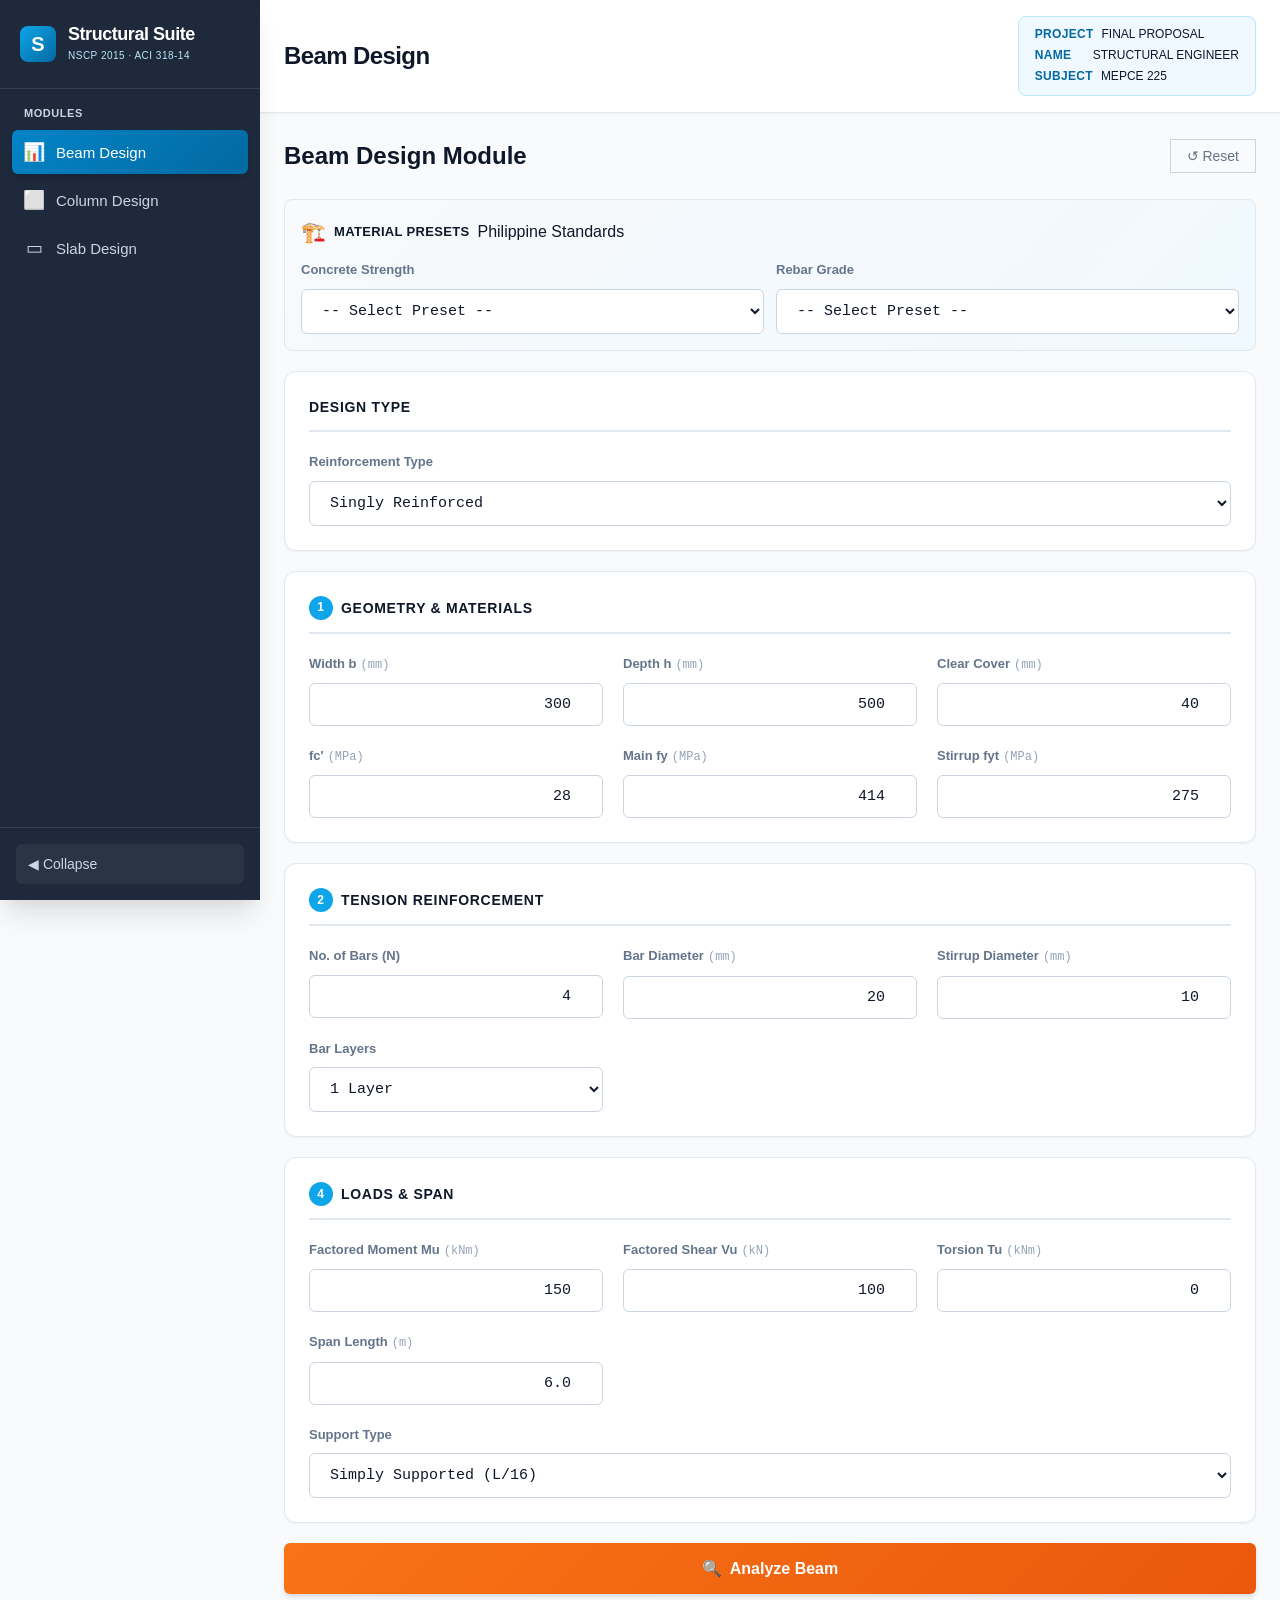
==== commit 11b229c9: "docs: rewrite README with technical references and config instructions - Added specific NSCP 2015 an" ====
--- a/index.html
+++ b/index.html
@@ -4,236 +4,789 @@
   <meta charset="UTF-8" />
   <meta name="viewport" content="width=device-width, initial-scale=1.0, maximum-scale=1.0, user-scalable=no" />
   <meta name="description" content="Structural Design Suite — Beam, Column, and Slab calculations per NSCP 2015 and ACI 318-14" />
-  <title>Structural Design Suite</title>
+  <title>Structural Design Suite | NSCP 2015</title>
+  
+  <!-- Google Fonts -->
+  <link rel="preconnect" href="https://fonts.googleapis.com" crossorigin />
+  <link rel="stylesheet" href="https://fonts.googleapis.com/css2?family=IBM+Plex+Mono:wght@400;600&family=IBM+Plex+Sans:wght@300;400;600;700&display=swap" />
+  
+  <!-- Stylesheet -->
   <link rel="stylesheet" href="css/styles.css" />
 </head>
 
 <body>
 
 <!-- ============================================================
-     HEADER
-     Populated by main.js from config.js (PROJECT_DETAILS)
+     DASHBOARD CONTAINER
      ============================================================ -->
-<header>
-  <div class="header-content">
-    <div>
-      <div class="app-title">Structural Suite</div>
-      <div class="app-subtitle">NSCP 2015 &nbsp;/&nbsp; ACI 318-14 &nbsp;·&nbsp; Zone 4 Ready</div>
-    </div>
-    <div class="student-info">
-      <div class="info-row">
-        <span class="info-label">Project</span>
-        <span id="display-project" class="info-val">…</span>
-      </div>
-      <div class="info-row">
-        <span class="info-label">Name</span>
-        <span id="display-name" class="info-val">…</span>
-      </div>
-      <div class="info-row">
-        <span class="info-label">Subject</span>
-        <span id="display-subject" class="info-val">…</span>
+<div class="dashboard-container">
+
+  <!-- ============================================================
+       SIDEBAR NAVIGATION
+       ============================================================ -->
+  <aside class="sidebar" id="sidebar">
+    
+    <!-- Brand Header -->
+    <div class="sidebar-header">
+      <div class="sidebar-brand">
+        <div class="sidebar-brand-icon">S</div>
+        <div class="sidebar-brand-text">
+          <div class="sidebar-title">Structural Suite</div>
+          <div class="sidebar-subtitle">NSCP 2015 · ACI 318-14</div>
+        </div>
       </div>
     </div>
-  </div>
-</header>
-
-<!-- ============================================================
-     NAVIGATION
-     onclick passes the event for tab-button highlighting
-     ============================================================ -->
-<nav>
-  <button class="active" onclick="switchTab('beam', event)">Beam</button>
-  <button onclick="switchTab('column', event)">Column</button>
-  <button onclick="switchTab('slab', event)">Slab</button>
-</nav>
-
-<!-- ============================================================
-     MAIN CONTENT
-     ============================================================ -->
-<main>
-
-  <!-- ==================== BEAM MODULE ==================== -->
-  <section id="beam" class="module active">
-    <h2>Beam Design Module</h2>
-
-    <div class="form-group" style="margin-bottom: 1.5rem;">
-      <label>Design Type</label>
-      <select id="b_type" onchange="toggleBeamType()">
-        <option value="singly">Singly Reinforced</option>
-        <option value="doubly">Doubly Reinforced</option>
-      </select>
+
+    <!-- Navigation -->
+    <nav class="sidebar-nav">
+      <div class="nav-section">
+        <div class="nav-section-title">Modules</div>
+        
+        <button class="nav-item active" onclick="switchModule('beam', event)">
+          <span class="nav-item-icon">📊</span>
+          <span class="nav-item-text">Beam Design</span>
+        </button>
+        
+        <button class="nav-item" onclick="switchModule('column', event)">
+          <span class="nav-item-icon">⬜</span>
+          <span class="nav-item-text">Column Design</span>
+        </button>
+        
+        <button class="nav-item" onclick="switchModule('slab', event)">
+          <span class="nav-item-icon">▭</span>
+          <span class="nav-item-text">Slab Design</span>
+        </button>
+      </div>
+    </nav>
+
+    <!-- Footer -->
+    <div class="sidebar-footer">
+      <button class="sidebar-toggle" onclick="toggleSidebar()">
+        <span class="sidebar-toggle-icon">◀</span>
+        <span class="sidebar-toggle-text">Collapse</span>
+      </button>
     </div>
 
-    <h3>1. Geometry &amp; Materials</h3>
-    <div class="input-grid">
-      <div class="form-group"><label>Width b (mm)</label><input type="number" id="b_b" value="300" min="100"></div>
-      <div class="form-group"><label>Depth h (mm)</label><input type="number" id="b_h" value="500" min="150"></div>
-      <div class="form-group"><label>Clear Cover (mm)</label><input type="number" id="b_cc" value="40" min="20"></div>
-      <div class="form-group"><label>fc' (MPa)</label><input type="number" id="b_fc" value="28" min="17"></div>
-      <div class="form-group"><label>Main fy (MPa)</label><input type="number" id="b_fy" value="414" min="230"></div>
-      <div class="form-group"><label>Stirrup fyt (MPa)</label><input type="number" id="b_fyt" value="275" min="230"></div>
-    </div>
-
-    <h3>2. Tension Reinforcement</h3>
-    <div class="input-grid">
-      <div class="form-group"><label>No. of Bars (N)</label><input type="number" id="b_n" value="4" min="2"></div>
-      <div class="form-group"><label>Bar Diameter (mm)</label><input type="number" id="b_db" value="20" min="10"></div>
-      <div class="form-group"><label>Stirrup Diameter (mm)</label><input type="number" id="b_ds" value="10" min="8"></div>
-      <div class="form-group">
-        <label>Bar Layers</label>
-        <select id="b_layers">
-          <option value="1">1 Layer</option>
-          <option value="2">2 Layers</option>
-        </select>
+  </aside>
+
+  <!-- ============================================================
+       MAIN CONTENT
+       ============================================================ -->
+  <div class="main-content">
+
+    <!-- ============================================================
+         TOPBAR
+         ============================================================ -->
+    <div class="topbar">
+      
+      <!-- Left: Page Title -->
+      <div class="topbar-left">
+        <h1 class="page-title" id="page-title">Beam Design</h1>
+      </div>
+
+      <!-- Right: Unit Toggle + Project Info -->
+      <div class="topbar-right">
+        
+      <!--  Unit Toggle
+        <div class="unit-toggle-container">
+          <span class="unit-label active" id="label-metric">Metric</span>
+          <div class="unit-toggle" id="unit-toggle" onclick="toggleUnits()">
+            <div class="unit-toggle-slider"></div>
+          </div>
+          <span class="unit-label" id="label-english">English</span>
+        </div>
+
+       -->
+
+        <!-- Project Info -->
+        <div class="project-info">
+          <div class="project-info-row">
+            <span class="project-info-label">Project</span>
+            <span class="project-info-value" id="display-project">…</span>
+          </div>
+          <div class="project-info-row">
+            <span class="project-info-label">Name</span>
+            <span class="project-info-value" id="display-name">…</span>
+          </div>
+          <div class="project-info-row">
+            <span class="project-info-label">Subject</span>
+            <span class="project-info-value" id="display-subject">…</span>
+          </div>
+        </div>
+
       </div>
     </div>
 
-    <!-- Compression steel — hidden unless Doubly Reinforced selected -->
-    <div id="beam-comp-group" style="display: none;">
-      <h3>3. Compression Reinforcement</h3>
-      <div class="input-grid">
-        <div class="form-group"><label>Comp. Bars (N')</label><input type="number" id="b_np" value="2" min="2"></div>
-        <div class="form-group"><label>Comp. Bar Diameter (mm)</label><input type="number" id="b_dbp" value="20" min="10"></div>
-        <div class="form-group"><label>Dist. to Top d' (mm)</label><input type="number" id="b_dp" value="65" min="40"></div>
-      </div>
+    <!-- ============================================================
+         CONTENT AREA
+         ============================================================ -->
+    <div class="content-area">
+
+      <!-- ==================== BEAM MODULE ==================== -->
+      <section class="module active" id="beam">
+
+        <!-- Module Header with Reset -->
+        <div class="module-header">
+          <h2>Beam Design Module</h2>
+          <button class="btn-reset" onclick="resetModule('beam')" title="Reset all beam inputs to defaults">↺ Reset</button>
+        </div>
+
+        <!-- Material Presets -->
+        <div class="preset-group">
+          <div class="preset-header">
+            <span class="preset-icon">🏗️</span>
+            <div class="preset-title">Material Presets</div>
+            <div class="preset-subtitle">Philippine Standards</div>
+          </div>
+          <div class="preset-grid">
+            <div class="form-group">
+              <label class="form-label">Concrete Strength</label>
+              <select class="form-select" id="concrete-preset-beam" onchange="applyConcretePreset('beam')">
+                <option value="">-- Select Preset --</option>
+                <option value="21">21 MPa (Standard)</option>
+                <option value="28">28 MPa (Common)</option>
+                <option value="35">35 MPa (High-Strength)</option>
+              </select>
+            </div>
+            <div class="form-group">
+              <label class="form-label">Rebar Grade</label>
+              <select class="form-select" id="rebar-preset-beam" onchange="applyRebarPreset('beam')">
+                <option value="">-- Select Preset --</option>
+                <option value="230">Grade 33 (230 MPa)</option>
+                <option value="275">Grade 40 (275 MPa)</option>
+                <option value="414">Grade 60 (414 MPa)</option>
+              </select>
+            </div>
+          </div>
+        </div>
+
+        <!-- Design Type Selector -->
+        <div class="section-card">
+          <div class="section-header">
+            <div class="section-title">Design Type</div>
+          </div>
+          <div class="input-grid" style="grid-template-columns: 1fr;">
+            <div class="form-group">
+              <label class="form-label">Reinforcement Type</label>
+              <select class="form-select" id="b_type" onchange="toggleBeamType()">
+                <option value="singly">Singly Reinforced</option>
+                <option value="doubly">Doubly Reinforced</option>
+              </select>
+            </div>
+          </div>
+        </div>
+
+        <!-- Section 1: Geometry & Materials -->
+        <div class="section-card">
+          <div class="section-header">
+            <div class="section-title">
+              <span class="section-number">1</span>
+              Geometry &amp; Materials
+            </div>
+          </div>
+          <div class="input-grid">
+            <div class="form-group">
+              <label class="form-label">
+                Width b
+                <span class="field-unit" data-unit-type="length_mm">(mm)</span>
+              </label>
+              <input type="number" class="form-input" id="b_b" value="300" min="100">
+            </div>
+            <div class="form-group">
+              <label class="form-label">
+                Depth h
+                <span class="field-unit" data-unit-type="length_mm">(mm)</span>
+              </label>
+              <input type="number" class="form-input" id="b_h" value="500" min="150">
+            </div>
+            <div class="form-group">
+              <label class="form-label">
+                Clear Cover
+                <span class="field-unit" data-unit-type="length_mm">(mm)</span>
+              </label>
+              <input type="number" class="form-input" id="b_cc" value="40" min="20">
+            </div>
+            <div class="form-group">
+              <label class="form-label">
+                fc'
+                <span class="field-unit" data-unit-type="stress">(MPa)</span>
+              </label>
+              <input type="number" class="form-input" id="b_fc" value="28" min="17">
+            </div>
+            <div class="form-group">
+              <label class="form-label">
+                Main fy
+                <span class="field-unit" data-unit-type="stress">(MPa)</span>
+              </label>
+              <input type="number" class="form-input" id="b_fy" value="414" min="230">
+            </div>
+            <div class="form-group">
+              <label class="form-label">
+                Stirrup fyt
+                <span class="field-unit" data-unit-type="stress">(MPa)</span>
+              </label>
+              <input type="number" class="form-input" id="b_fyt" value="275" min="230">
+            </div>
+          </div>
+        </div>
+
+        <!-- Section 2: Tension Reinforcement -->
+        <div class="section-card">
+          <div class="section-header">
+            <div class="section-title">
+              <span class="section-number">2</span>
+              Tension Reinforcement
+            </div>
+          </div>
+          <div class="input-grid">
+            <div class="form-group">
+              <label class="form-label">No. of Bars (N)</label>
+              <input type="number" class="form-input" id="b_n" value="4" min="2">
+            </div>
+            <div class="form-group">
+              <label class="form-label">
+                Bar Diameter
+                <span class="field-unit" data-unit-type="length_mm">(mm)</span>
+              </label>
+              <input type="number" class="form-input" id="b_db" value="20" min="10">
+            </div>
+            <div class="form-group">
+              <label class="form-label">
+                Stirrup Diameter
+                <span class="field-unit" data-unit-type="length_mm">(mm)</span>
+              </label>
+              <input type="number" class="form-input" id="b_ds" value="10" min="8">
+            </div>
+            <div class="form-group">
+              <label class="form-label">Bar Layers</label>
+              <select class="form-select" id="b_layers">
+                <option value="1">1 Layer</option>
+                <option value="2">2 Layers</option>
+              </select>
+            </div>
+          </div>
+        </div>
+
+        <!-- Section 3: Compression Reinforcement (Doubly) -->
+        <div class="section-card" id="beam-comp-group" style="display:none;">
+          <div class="section-header">
+            <div class="section-title">
+              <span class="section-number">3</span>
+              Compression Reinforcement
+            </div>
+          </div>
+          <div class="input-grid">
+            <div class="form-group">
+              <label class="form-label">Comp. Bars (N')</label>
+              <input type="number" class="form-input" id="b_np" value="2" min="2">
+            </div>
+            <div class="form-group">
+              <label class="form-label">
+                Comp. Bar Ø
+                <span class="field-unit" data-unit-type="length_mm">(mm)</span>
+              </label>
+              <input type="number" class="form-input" id="b_dbp" value="20" min="10">
+            </div>
+            <div class="form-group">
+              <label class="form-label">
+                Dist. to Top d'
+                <span class="field-unit" data-unit-type="length_mm">(mm)</span>
+              </label>
+              <input type="number" class="form-input" id="b_dp" value="65" min="40">
+            </div>
+          </div>
+        </div>
+
+        <!-- Section 4: Loads & Span -->
+        <div class="section-card">
+          <div class="section-header">
+            <div class="section-title">
+              <span class="section-number">4</span>
+              Loads &amp; Span
+            </div>
+          </div>
+          <div class="input-grid">
+            <div class="form-group">
+              <label class="form-label">
+                Factored Moment Mu
+                <span class="field-unit" data-unit-type="moment">(kNm)</span>
+              </label>
+              <input type="number" class="form-input" id="b_Mu" value="150" min="0">
+            </div>
+            <div class="form-group">
+              <label class="form-label">
+                Factored Shear Vu
+                <span class="field-unit" data-unit-type="force">(kN)</span>
+              </label>
+              <input type="number" class="form-input" id="b_Vu" value="100" min="0">
+            </div>
+            <div class="form-group">
+              <label class="form-label">
+                Torsion Tu
+                <span class="field-unit" data-unit-type="moment">(kNm)</span>
+              </label>
+              <input type="number" class="form-input" id="b_Tu" value="0" min="0">
+            </div>
+            <div class="form-group">
+              <label class="form-label">
+                Span Length
+                <span class="field-unit" data-unit-type="length_m">(m)</span>
+              </label>
+              <input type="number" class="form-input" id="b_L" value="6.0" min="1" step="0.1">
+            </div>
+            <div class="form-group" style="grid-column: 1 / -1;">
+              <label class="form-label">Support Type</label>
+              <select class="form-select" id="b_supp">
+                <option value="1">Simply Supported (L/16)</option>
+                <option value="2">One End Continuous (L/18.5)</option>
+                <option value="3">Both Ends Continuous (L/21)</option>
+                <option value="4">Cantilever (L/8)</option>
+              </select>
+            </div>
+          </div>
+        </div>
+
+        <!-- Calculate Button -->
+        <button class="btn btn-primary btn-lg" onclick="calculateBeam()">
+          <span class="btn-icon">🔍</span>
+          Analyze Beam
+        </button>
+
+        <!-- Results Card -->
+        <div id="beam-results" class="results-card" style="display:none;"></div>
+
+      </section>
+
+      <!-- ==================== COLUMN MODULE ==================== -->
+      <section class="module" id="column">
+
+        <!-- Module Header with Reset -->
+        <div class="module-header">
+          <h2>Column Design Module</h2>
+          <button class="btn-reset" onclick="resetModule('column')" title="Reset all column inputs to defaults">↺ Reset</button>
+        </div>
+
+        <!-- Material Presets -->
+        <div class="preset-group">
+          <div class="preset-header">
+            <span class="preset-icon">🏗️</span>
+            <div class="preset-title">Material Presets</div>
+            <div class="preset-subtitle">Philippine Standards</div>
+          </div>
+          <div class="preset-grid">
+            <div class="form-group">
+              <label class="form-label">Concrete Strength</label>
+              <select class="form-select" id="concrete-preset-column" onchange="applyConcretePreset('column')">
+                <option value="">-- Select Preset --</option>
+                <option value="21">21 MPa (Standard)</option>
+                <option value="28">28 MPa (Common)</option>
+                <option value="35">35 MPa (High-Strength)</option>
+              </select>
+            </div>
+            <div class="form-group">
+              <label class="form-label">Rebar Grade</label>
+              <select class="form-select" id="rebar-preset-column" onchange="applyRebarPreset('column')">
+                <option value="">-- Select Preset --</option>
+                <option value="230">Grade 33 (230 MPa)</option>
+                <option value="275">Grade 40 (275 MPa)</option>
+                <option value="415">Grade 60 (415 MPa)</option>
+              </select>
+            </div>
+          </div>
+        </div>
+
+        <!-- Section 1: Geometry -->
+        <div class="section-card">
+          <div class="section-header">
+            <div class="section-title">
+              <span class="section-number">1</span>
+              Geometry
+            </div>
+          </div>
+          <div class="input-grid">
+            <div class="form-group">
+              <label class="form-label">Shape</label>
+              <select class="form-select" id="c_shape" onchange="toggleColInputs()">
+                <option value="rect">Rectangular</option>
+                <option value="circ">Circular</option>
+              </select>
+            </div>
+            <div class="form-group" id="c_b_grp">
+              <label class="form-label">
+                Width b
+                <span class="field-unit" data-unit-type="length_mm">(mm)</span>
+              </label>
+              <input type="number" class="form-input" id="c_b" value="400" min="200">
+            </div>
+            <div class="form-group" id="c_h_grp">
+              <label class="form-label">
+                Depth h
+                <span class="field-unit" data-unit-type="length_mm">(mm)</span>
+              </label>
+              <input type="number" class="form-input" id="c_h" value="400" min="200">
+            </div>
+            <div class="form-group" id="c_D_grp" style="display:none;">
+              <label class="form-label">
+                Diameter D
+                <span class="field-unit" data-unit-type="length_mm">(mm)</span>
+              </label>
+              <input type="number" class="form-input" id="c_D" value="400" min="200">
+            </div>
+            <div class="form-group">
+              <label class="form-label">
+                Clear Cover
+                <span class="field-unit" data-unit-type="length_mm">(mm)</span>
+              </label>
+              <input type="number" class="form-input" id="c_cc" value="40" min="20">
+            </div>
+          </div>
+        </div>
+
+        <!-- Section 2: Materials & Reinforcement -->
+        <div class="section-card">
+          <div class="section-header">
+            <div class="section-title">
+              <span class="section-number">2</span>
+              Materials &amp; Reinforcement
+            </div>
+          </div>
+          <div class="input-grid">
+            <div class="form-group">
+              <label class="form-label">
+                fc'
+                <span class="field-unit" data-unit-type="stress">(MPa)</span>
+              </label>
+              <input type="number" class="form-input" id="c_fc" value="28" min="17">
+            </div>
+            <div class="form-group">
+              <label class="form-label">
+                fy
+                <span class="field-unit" data-unit-type="stress">(MPa)</span>
+              </label>
+              <input type="number" class="form-input" id="c_fy" value="415" min="230">
+            </div>
+            <div class="form-group">
+              <label class="form-label">Total Bars</label>
+              <input type="number" class="form-input" id="c_nb" value="8" min="4">
+            </div>
+            <div class="form-group">
+              <label class="form-label">
+                Bar Diameter
+                <span class="field-unit" data-unit-type="length_mm">(mm)</span>
+              </label>
+              <input type="number" class="form-input" id="c_db" value="20" min="12">
+            </div>
+            <div class="form-group">
+              <label class="form-label">Tie Type</label>
+              <select class="form-select" id="c_tie">
+                <option value="tied">Tied</option>
+                <option value="spiral">Spiral</option>
+              </select>
+            </div>
+            <div class="form-group">
+              <label class="form-label">
+                Tie/Spiral Ø
+                <span class="field-unit" data-unit-type="length_mm">(mm)</span>
+              </label>
+              <input type="number" class="form-input" id="c_dt" value="10" min="8">
+            </div>
+          </div>
+        </div>
+
+        <!-- Section 3: Loads & Slenderness -->
+        <div class="section-card">
+          <div class="section-header">
+            <div class="section-title">
+              <span class="section-number">3</span>
+              Loads &amp; Slenderness
+            </div>
+          </div>
+          <div class="input-grid">
+            <div class="form-group">
+              <label class="form-label">
+                Factored Axial Pu
+                <span class="field-unit" data-unit-type="force">(kN)</span>
+              </label>
+              <input type="number" class="form-input" id="c_Pu" value="1000" min="0">
+            </div>
+            <div class="form-group">
+              <label class="form-label">
+                Factored Moment Mu
+                <span class="field-unit" data-unit-type="moment">(kNm)</span>
+              </label>
+              <input type="number" class="form-input" id="c_M2" value="150" min="0">
+            </div>
+            <div class="form-group">
+              <label class="form-label">
+                Unbraced Length Lu
+                <span class="field-unit" data-unit-type="length_m">(m)</span>
+              </label>
+              <input type="number" class="form-input" id="c_Lu" value="3.0" min="0.5" step="0.1">
+            </div>
+            <div class="form-group">
+              <label class="form-label">Sway Frame?</label>
+              <select class="form-select" id="c_sway">
+                <option value="0">No (Non-Sway)</option>
+                <option value="1">Yes (Sway)</option>
+              </select>
+            </div>
+          </div>
+        </div>
+
+        <!-- Calculate Button -->
+        <button class="btn btn-primary btn-lg" onclick="calculateColumn()">
+          <span class="btn-icon">🔍</span>
+          Analyze &amp; Plot P-M Curve
+        </button>
+
+        <!-- Results Card -->
+        <div id="col-results" class="results-card" style="display:none;"></div>
+
+      </section>
+
+      <!-- ==================== SLAB MODULE ==================== -->
+      <section class="module" id="slab">
+
+        <!-- Module Header with Reset -->
+        <div class="module-header">
+          <h2>Slab Design Module</h2>
+          <button class="btn-reset" onclick="resetModule('slab')" title="Reset all slab inputs to defaults">↺ Reset</button>
+        </div>
+
+        <!-- Material Presets -->
+        <div class="preset-group">
+          <div class="preset-header">
+            <span class="preset-icon">🏗️</span>
+            <div class="preset-title">Material Presets</div>
+            <div class="preset-subtitle">Philippine Standards</div>
+          </div>
+          <div class="preset-grid">
+            <div class="form-group">
+              <label class="form-label">Concrete Strength</label>
+              <select class="form-select" id="concrete-preset-slab" onchange="applyConcretePreset('slab')">
+                <option value="">-- Select Preset --</option>
+                <option value="21">21 MPa (Standard)</option>
+                <option value="28">28 MPa (Common)</option>
+                <option value="35">35 MPa (High-Strength)</option>
+              </select>
+            </div>
+            <div class="form-group">
+              <label class="form-label">Rebar Grade</label>
+              <select class="form-select" id="rebar-preset-slab" onchange="applyRebarPreset('slab')">
+                <option value="">-- Select Preset --</option>
+                <option value="230">Grade 33 (230 MPa)</option>
+                <option value="275">Grade 40 (275 MPa)</option>
+                <option value="414">Grade 60 (414 MPa)</option>
+              </select>
+            </div>
+          </div>
+        </div>
+
+        <!-- Design Method Selector -->
+        <div class="section-card">
+          <div class="section-header">
+            <div class="section-title">Design Method</div>
+          </div>
+          <div class="input-grid" style="grid-template-columns: 1fr;">
+            <div class="form-group">
+              <label class="form-label">Slab Type</label>
+              <select class="form-select" id="s_mode" onchange="toggleSlabInputs()">
+                <option value="1">One-Way Slab</option>
+                <option value="2">Two-Way Flat Plate</option>
+              </select>
+            </div>
+          </div>
+        </div>
+
+        <!-- Section 1: Materials & Loading -->
+        <div class="section-card">
+          <div class="section-header">
+            <div class="section-title">
+              <span class="section-number">1</span>
+              Materials &amp; Loading
+            </div>
+          </div>
+          <div class="input-grid">
+            <div class="form-group">
+              <label class="form-label">
+                fc'
+                <span class="field-unit" data-unit-type="stress">(MPa)</span>
+              </label>
+              <input type="number" class="form-input" id="s_fc" value="21" min="17">
+            </div>
+            <div class="form-group">
+              <label class="form-label">
+                fy
+                <span class="field-unit" data-unit-type="stress">(MPa)</span>
+              </label>
+              <input type="number" class="form-input" id="s_fy" value="275" min="230">
+            </div>
+            <div class="form-group">
+              <label class="form-label">
+                Thickness h
+                <span class="field-unit" data-unit-type="length_mm">(mm)</span>
+              </label>
+              <input type="number" class="form-input" id="s_h" value="125" min="75">
+            </div>
+            <div class="form-group">
+              <label class="form-label">
+                Bar Diameter
+                <span class="field-unit" data-unit-type="length_mm">(mm)</span>
+              </label>
+              <input type="number" class="form-input" id="s_db" value="10" min="8">
+            </div>
+            <div class="form-group">
+              <label class="form-label">
+                SDL
+                <span class="field-unit" data-unit-type="pressure">(kPa)</span>
+              </label>
+              <input type="number" class="form-input" id="s_DL" value="1.5" min="0" step="0.1">
+            </div>
+            <div class="form-group">
+              <label class="form-label">
+                Live Load LL
+                <span class="field-unit" data-unit-type="pressure">(kPa)</span>
+              </label>
+              <input type="number" class="form-input" id="s_LL" value="1.9" min="0" step="0.1">
+            </div>
+          </div>
+        </div>
+
+        <!-- One-Way Slab Inputs -->
+        <div id="slab-oneway">
+          <div class="section-card">
+            <div class="section-header">
+              <div class="section-title">
+                <span class="section-number">2</span>
+                Span &amp; Support
+              </div>
+            </div>
+            <div class="input-grid">
+              <div class="form-group">
+                <label class="form-label">
+                  Span Length
+                  <span class="field-unit" data-unit-type="length_m">(m)</span>
+                </label>
+                <input type="number" class="form-input" id="s_L" value="3.0" min="1" step="0.1">
+              </div>
+              <div class="form-group">
+                <label class="form-label">Support Condition</label>
+                <select class="form-select" id="s_supp">
+                  <option value="0.125">Simply Supported (L/8)</option>
+                  <option value="0.10">Continuous (L/10)</option>
+                </select>
+              </div>
+            </div>
+          </div>
+        </div>
+
+        <!-- Two-Way Slab Inputs -->
+        <div id="slab-twoway" style="display:none;">
+          <div class="section-card">
+            <div class="section-header">
+              <div class="section-title">
+                <span class="section-number">2</span>
+                Panel Geometry
+              </div>
+            </div>
+            <div class="input-grid">
+              <div class="form-group">
+                <label class="form-label">
+                  Short Span Lx
+                  <span class="field-unit" data-unit-type="length_m">(m)</span>
+                </label>
+                <input type="number" class="form-input" id="s_Lx" value="3.0" min="1" step="0.1">
+              </div>
+              <div class="form-group">
+                <label class="form-label">
+                  Long Span Ly
+                  <span class="field-unit" data-unit-type="length_m">(m)</span>
+                </label>
+                <input type="number" class="form-input" id="s_Ly" value="4.0" min="1" step="0.1">
+              </div>
+              <div class="form-group">
+                <label class="form-label">
+                  Column Width c
+                  <span class="field-unit" data-unit-type="length_mm">(mm)</span>
+                </label>
+                <input type="number" class="form-input" id="s_col_w" value="400" min="200">
+              </div>
+              <div class="form-group">
+                <label class="form-label">Edge Condition</label>
+                <select class="form-select" id="s_edge_cond" onchange="updateSlabCoefficients()">
+                  <option value="interior">Interior Panel</option>
+                  <option value="one_edge">One Edge Discontinuous</option>
+                  <option value="two_edge">Two Adjacent Edges Discont.</option>
+                  <option value="corner">Corner Panel</option>
+                </select>
+              </div>
+            </div>
+          </div>
+
+          <!-- ACI Coefficient Helper -->
+          <div class="aci-helper-box">
+            <div class="aci-helper-header">
+              <span class="aci-helper-icon">📋</span>
+              <div class="aci-helper-title">ACI 318-14 Table 8.10.3.1 Helper</div>
+            </div>
+            <div class="aci-helper-text">
+              Auto-populate moment coefficients based on aspect ratio <strong>β = Ly/Lx</strong> and edge condition.
+            </div>
+            <button type="button" class="btn-aci-load" onclick="loadACICoefficients()">
+              Load from ACI Table 8.10.3.1
+            </button>
+          </div>
+
+          <div class="section-card">
+            <div class="section-header">
+              <div class="section-title">
+                <span class="section-number">3</span>
+                Moment Coefficients
+              </div>
+            </div>
+            <div class="input-grid">
+              <div class="form-group">
+                <label class="form-label">Short Neg. (−) Coef.</label>
+                <input type="number" class="form-input" id="s_cn_s" value="0.045" min="0" max="1" step="0.001">
+                <span class="field-hint">Interior support</span>
+              </div>
+              <div class="form-group">
+                <label class="form-label">Short Pos. (+) Coef.</label>
+                <input type="number" class="form-input" id="s_cp_s" value="0.036" min="0" max="1" step="0.001">
+                <span class="field-hint">Midspan</span>
+              </div>
+              <div class="form-group">
+                <label class="form-label">Long Neg. (−) Coef.</label>
+                <input type="number" class="form-input" id="s_cn_l" value="0.032" min="0" max="1" step="0.001">
+                <span class="field-hint">Interior support</span>
+              </div>
+              <div class="form-group">
+                <label class="form-label">Long Pos. (+) Coef.</label>
+                <input type="number" class="form-input" id="s_cp_l" value="0.026" min="0" max="1" step="0.001">
+                <span class="field-hint">Midspan</span>
+              </div>
+            </div>
+          </div>
+        </div>
+
+        <!-- Calculate Button -->
+        <button class="btn btn-primary btn-lg" onclick="calculateSlab()">
+          <span class="btn-icon">🔍</span>
+          Analyze Slab
+        </button>
+
+        <!-- Results Card -->
+        <div id="slab-results" class="results-card" style="display:none;"></div>
+
+      </section>
+
     </div>
-
-    <h3>4. Loads &amp; Span</h3>
-    <div class="input-grid">
-      <div class="form-group"><label>Factored Moment Mu (kNm)</label><input type="number" id="b_Mu" value="150" min="0"></div>
-      <div class="form-group"><label>Factored Shear Vu (kN)</label><input type="number" id="b_Vu" value="100" min="0"></div>
-      <div class="form-group"><label>Torsion Tu (kNm)</label><input type="number" id="b_Tu" value="0" min="0"></div>
-      <div class="form-group"><label>Span Length (m)</label><input type="number" id="b_L" value="6.0" min="1" step="0.1"></div>
-      <div class="form-group">
-        <label>Support Type</label>
-        <select id="b_supp">
-          <option value="1">Simply Supported (L/16)</option>
-          <option value="2">One End Continuous (L/18.5)</option>
-          <option value="3">Both Ends Continuous (L/21)</option>
-          <option value="4">Cantilever (L/8)</option>
-        </select>
-      </div>
-    </div>
-
-    <button class="btn-calc" onclick="calculateBeam()">Analyze Beam</button>
-    <div id="beam-results" class="results-box"></div>
-  </section>
-
-  <!-- ==================== COLUMN MODULE ==================== -->
-  <section id="column" class="module">
-    <h2>Column Design Module</h2>
-
-    <h3>1. Geometry</h3>
-    <div class="input-grid">
-      <div class="form-group">
-        <label>Shape</label>
-        <select id="c_shape" onchange="toggleColInputs()">
-          <option value="rect">Rectangular</option>
-          <option value="circ">Circular</option>
-        </select>
-      </div>
-      <div class="form-group" id="c_b_grp"><label>Width b (mm)</label><input type="number" id="c_b" value="400" min="200"></div>
-      <div class="form-group" id="c_h_grp"><label>Depth h (mm)</label><input type="number" id="c_h" value="400" min="200"></div>
-      <div class="form-group" id="c_D_grp" style="display: none;"><label>Diameter D (mm)</label><input type="number" id="c_D" value="400" min="200"></div>
-      <div class="form-group"><label>Clear Cover (mm)</label><input type="number" id="c_cc" value="40" min="20"></div>
-    </div>
-
-    <h3>2. Materials &amp; Reinforcement</h3>
-    <div class="input-grid">
-      <div class="form-group"><label>fc' (MPa)</label><input type="number" id="c_fc" value="28" min="17"></div>
-      <div class="form-group"><label>fy (MPa)</label><input type="number" id="c_fy" value="415" min="230"></div>
-      <div class="form-group"><label>Total Bars</label><input type="number" id="c_nb" value="8" min="4"></div>
-      <div class="form-group"><label>Bar Diameter (mm)</label><input type="number" id="c_db" value="20" min="12"></div>
-      <div class="form-group">
-        <label>Tie Type</label>
-        <select id="c_tie">
-          <option value="tied">Tied</option>
-          <option value="spiral">Spiral</option>
-        </select>
-      </div>
-      <div class="form-group"><label>Tie/Spiral Diameter (mm)</label><input type="number" id="c_dt" value="10" min="8"></div>
-    </div>
-
-    <h3>3. Loads &amp; Slenderness</h3>
-    <div class="input-grid">
-      <div class="form-group"><label>Factored Axial Pu (kN)</label><input type="number" id="c_Pu" value="1000" min="0"></div>
-      <div class="form-group"><label>Factored Moment Mu (kNm)</label><input type="number" id="c_M2" value="150" min="0"></div>
-      <div class="form-group"><label>Unbraced Length Lu (m)</label><input type="number" id="c_Lu" value="3.0" min="0.5" step="0.1"></div>
-      <div class="form-group">
-        <label>Sway Frame?</label>
-        <select id="c_sway">
-          <option value="0">No (Non-Sway)</option>
-          <option value="1">Yes (Sway)</option>
-        </select>
-      </div>
-    </div>
-
-    <button class="btn-calc" onclick="calculateColumn()">Analyze &amp; Plot P-M Curve</button>
-    <div id="col-results" class="results-box"></div>
-  </section>
-
-  <!-- ==================== SLAB MODULE ==================== -->
-  <section id="slab" class="module">
-    <h2>Slab Design Module</h2>
-
-    <div class="form-group" style="margin-bottom: 1.5rem;">
-      <label>Design Method</label>
-      <select id="s_mode" onchange="toggleSlabInputs()">
-        <option value="1">One-Way Slab</option>
-        <option value="2">Two-Way Flat Plate</option>
-      </select>
-    </div>
-
-    <h3>Materials &amp; Loading</h3>
-    <div class="input-grid">
-      <div class="form-group"><label>fc' (MPa)</label><input type="number" id="s_fc" value="21" min="17"></div>
-      <div class="form-group"><label>fy (MPa)</label><input type="number" id="s_fy" value="275" min="230"></div>
-      <div class="form-group"><label>Thickness h (mm)</label><input type="number" id="s_h" value="125" min="75"></div>
-      <div class="form-group"><label>Bar Diameter (mm)</label><input type="number" id="s_db" value="10" min="8"></div>
-      <div class="form-group"><label>SDL (kPa)</label><input type="number" id="s_DL" value="1.5" min="0" step="0.1"></div>
-      <div class="form-group"><label>Live Load LL (kPa)</label><input type="number" id="s_LL" value="1.9" min="0" step="0.1"></div>
-    </div>
-
-    <!-- One-Way inputs -->
-    <div id="slab-oneway">
-      <h3>Span &amp; Support</h3>
-      <div class="input-grid">
-        <div class="form-group"><label>Span Length (m)</label><input type="number" id="s_L" value="3.0" min="1" step="0.1"></div>
-        <div class="form-group">
-          <label>Support Condition</label>
-          <select id="s_supp">
-            <option value="0.125">Simply Supported (1/8)</option>
-            <option value="0.10">Continuous (1/10)</option>
-          </select>
-        </div>
-      </div>
-    </div>
-
-    <!-- Two-Way inputs -->
-    <div id="slab-twoway" style="display: none;">
-      <h3>Panel Geometry</h3>
-      <div class="input-grid">
-        <div class="form-group"><label>Short Span Lx (m)</label><input type="number" id="s_Lx" value="3.0" min="1" step="0.1"></div>
-        <div class="form-group"><label>Column Width c (mm)</label><input type="number" id="s_col_w" value="400" min="200"></div>
-      </div>
-      <h4>Moment Coefficients (NSCP/ACI)</h4>
-      <div class="input-grid">
-        <div class="form-group"><label>Short Neg. Coef.</label><input type="number" id="s_cn_s" value="0.0" step="0.001"></div>
-        <div class="form-group"><label>Short Pos. Coef.</label><input type="number" id="s_cp_s" value="0.05" step="0.001"></div>
-        <div class="form-group"><label>Long Neg. Coef.</label><input type="number" id="s_cn_l" value="0.0" step="0.001"></div>
-        <div class="form-group"><label>Long Pos. Coef.</label><input type="number" id="s_cp_l" value="0.05" step="0.001"></div>
-      </div>
-    </div>
-
-    <button class="btn-calc" onclick="calculateSlab()">Analyze Slab</button>
-    <div id="slab-results" class="results-box"></div>
-  </section>
-
-</main>
+  </div>
+
+</div>
 
 <!-- ============================================================
-     SCRIPTS — load order matters:
-     config → utils → canvas → beam → column → slab → main
+     SCRIPTS
      ============================================================ -->
 <script src="js/config.js"></script>
 <script src="js/utils.js"></script>
--- a/css/styles.css
+++ b/css/styles.css
@@ -1,54 +1,111 @@
-/*
- * styles.css
- * Structural Design Suite — NSCP 2015 / ACI 318-14
- * University of Mindanao Color Palette
- *
- * Sections:
- *   1. CSS Variables & Reset
- *   2. Layout (Header, Nav, Main)
- *   3. Form Elements
- *   4. Calculation Controls
- *   5. Result Display
- *   6. Canvas & Chart Cards
- *   7. Tables
- *   8. Responsive
- *   9. Animations
+/**
+ * STRUCTURAL DESIGN SUITE — MODERN DASHBOARD
+ * Complete redesign with sidebar navigation, unit toggle, material presets
+ * Color scheme: Professional Blue/Slate with warm accents
+ * NSCP 2015 / ACI 318-14 · University of Mindanao
  */
 
-/* =============================================================================
-   1. CSS VARIABLES & RESET
-   ============================================================================= */
-
-@import url('https://fonts.googleapis.com/css2?family=IBM+Plex+Mono:wght@400;600&family=IBM+Plex+Sans:wght@300;400;600;700&display=swap');
+/* ============================================================================
+   1. DESIGN TOKENS & CSS VARIABLES
+   ============================================================================ */
 
 :root {
-  /* University of Mindanao palette */
-  --primary:       #800000;
-  --primary-dark:  #580000;
-  --primary-light: #9a1515;
-  --accent:        #FFD700;
-  --accent-dim:    #e6c000;
-
-  /* Neutrals */
-  --bg:            #f0eeec;
-  --surface:       #ffffff;
-  --surface-2:     #f7f5f3;
-  --border:        #ddd9d4;
-  --border-light:  #eceae7;
-  --text:          #1a1a1a;
-  --text-muted:    #6b6560;
-
-  /* Status */
-  --success:  #1f7a45;
-  --danger:   #b32a2a;
-  --warning:  #c07a00;
-  --info:     #1e5799;
-
+  /* Color Palette — Professional Blue/Slate */
+  --primary-50:     #f0f9ff;
+  --primary-100:    #e0f2fe;
+  --primary-200:    #bae6fd;
+  --primary-500:    #0ea5e9;
+  --primary-600:    #0284c7;
+  --primary-700:    #0369a1;
+  --primary-800:    #075985;
+  
+  /* Slate — Sidebar & Dark Elements */
+  --slate-50:       #f8fafc;
+  --slate-100:      #f1f5f9;
+  --slate-200:      #e2e8f0;
+  --slate-300:      #cbd5e1;
+  --slate-400:      #94a3b8;
+  --slate-600:      #475569;
+  --slate-700:      #334155;
+  --slate-800:      #1e293b;
+  --slate-900:      #0f172a;
+  
+  /* Warm Accent — Action Buttons */
+  --orange-500:     #f97316;
+  --orange-600:     #ea580c;
+  --orange-700:     #c2410c;
+  
+  /* Semantic Colors */
+  --success-50:     #f0fdf4;
+  --success-500:    #22c55e;
+  --success-600:    #16a34a;
+  --success-700:    #15803d;
+  
+  --warning-50:     #fffbeb;
+  --warning-500:    #f59e0b;
+  --warning-600:    #d97706;
+  
+  --danger-50:      #fef2f2;
+  --danger-500:     #ef4444;
+  --danger-600:     #dc2626;
+  
+  --info-500:       #3b82f6;
+  
+  /* Backgrounds */
+  --bg-app:         #f8fafc;
+  --bg-card:        #ffffff;
+  --bg-sidebar:     var(--slate-800);
+  --bg-hover:       var(--slate-100);
+  
+  /* Text */
+  --text-primary:   #0f172a;
+  --text-secondary: #64748b;
+  --text-muted:     #94a3b8;
+  --text-inverse:   #ffffff;
+  
+  /* Borders */
+  --border-light:   #e2e8f0;
+  --border-medium:  #cbd5e1;
+  
+  /* Shadows */
+  --shadow-sm:      0 1px 2px 0 rgba(0, 0, 0, 0.05);
+  --shadow-md:      0 4px 6px -1px rgba(0, 0, 0, 0.1), 0 2px 4px -1px rgba(0, 0, 0, 0.06);
+  --shadow-lg:      0 10px 15px -3px rgba(0, 0, 0, 0.1), 0 4px 6px -2px rgba(0, 0, 0, 0.05);
+  --shadow-xl:      0 20px 25px -5px rgba(0, 0, 0, 0.1), 0 10px 10px -5px rgba(0, 0, 0, 0.04);
+  
   /* Spacing */
-  --radius:   5px;
-  --shadow:   0 4px 24px rgba(0, 0, 0, 0.08);
-  --shadow-sm:0 2px 8px rgba(0, 0, 0, 0.06);
-}
+  --space-1:        0.25rem;
+  --space-2:        0.5rem;
+  --space-3:        0.75rem;
+  --space-4:        1rem;
+  --space-5:        1.25rem;
+  --space-6:        1.5rem;
+  --space-8:        2rem;
+  --space-10:       2.5rem;
+  
+  /* Typography */
+  --font-sans:      -apple-system, BlinkMacSystemFont, 'Segoe UI', Roboto, 'Helvetica Neue', Arial, sans-serif;
+  --font-mono:      'SF Mono', Monaco, 'Cascadia Code', 'Roboto Mono', Consolas, 'Courier New', monospace;
+  
+  /* Sidebar */
+  --sidebar-width:  260px;
+  --sidebar-width-collapsed: 70px;
+  
+  /* Border Radius */
+  --radius-sm:      0.25rem;
+  --radius-md:      0.375rem;
+  --radius-lg:      0.5rem;
+  --radius-xl:      0.75rem;
+  
+  /* Transitions */
+  --transition-fast:   150ms cubic-bezier(0.4, 0, 0.2, 1);
+  --transition-base:   200ms cubic-bezier(0.4, 0, 0.2, 1);
+  --transition-slow:   300ms cubic-bezier(0.4, 0, 0.2, 1);
+}
+
+/* ============================================================================
+   2. RESET & BASE STYLES
+   ============================================================================ */
 
 *, *::before, *::after {
   box-sizing: border-box;
@@ -62,518 +119,1445 @@
 }
 
 body {
-  font-family: 'IBM Plex Sans', 'Segoe UI', sans-serif;
-  background-color: var(--bg);
-  color: var(--text);
+  font-family: var(--font-sans);
+  background: var(--bg-app);
+  color: var(--text-primary);
+  line-height: 1.6;
   -webkit-font-smoothing: antialiased;
-  line-height: 1.6;
-}
-
-/* =============================================================================
-   2. LAYOUT — HEADER
-   ============================================================================= */
-
-header {
-  background:    linear-gradient(145deg, var(--primary) 0%, var(--primary-dark) 100%);
-  color:         white;
-  padding:       1.6rem 2rem;
-  border-bottom: 5px solid var(--accent);
-  box-shadow:    0 4px 16px rgba(0, 0, 0, 0.18);
-  position:      relative;
-  overflow:      hidden;
-}
-
-/* Subtle texture overlay */
-header::after {
-  content:          "";
-  position:         absolute;
-  inset:            0;
-  background:       repeating-linear-gradient(
-                      -45deg,
-                      rgba(255,255,255,0.015) 0px,
-                      rgba(255,255,255,0.015) 1px,
-                      transparent 1px,
-                      transparent 8px
-                    );
-  pointer-events:   none;
-}
-
-.header-content {
-  max-width:      960px;
-  margin:         0 auto;
-  display:        flex;
-  justify-content:space-between;
-  align-items:    center;
-  flex-wrap:      wrap;
-  gap:            1.5rem;
-  position:       relative;
-  z-index:        1;
-}
-
-.app-title {
-  font-family:    'IBM Plex Mono', monospace;
-  font-size:      1.7rem;
-  font-weight:    600;
-  letter-spacing: 3px;
+  -moz-osx-font-smoothing: grayscale;
+}
+
+/* ============================================================================
+   3. LAYOUT — DASHBOARD STRUCTURE
+   ============================================================================ */
+
+.dashboard-container {
+  display: flex;
+  min-height: 100vh;
+}
+
+/* Sidebar */
+.sidebar {
+  width: var(--sidebar-width);
+  background: var(--bg-sidebar);
+  color: var(--text-inverse);
+  display: flex;
+  flex-direction: column;
+  position: fixed;
+  top: 0;
+  left: 0;
+  height: 100vh;
+  z-index: 1000;
+  transition: width var(--transition-base);
+  box-shadow: var(--shadow-xl);
+}
+
+.sidebar.collapsed {
+  width: var(--sidebar-width-collapsed);
+}
+
+/* Sidebar Header */
+.sidebar-header {
+  padding: var(--space-6) var(--space-5);
+  border-bottom: 1px solid rgba(255, 255, 255, 0.1);
+}
+
+.sidebar-brand {
+  display: flex;
+  align-items: center;
+  gap: var(--space-3);
+}
+
+.sidebar-brand-icon {
+  width: 36px;
+  height: 36px;
+  background: linear-gradient(135deg, var(--primary-500), var(--primary-700));
+  border-radius: var(--radius-lg);
+  display: flex;
+  align-items: center;
+  justify-content: center;
+  font-weight: 700;
+  font-size: 1.25rem;
+  flex-shrink: 0;
+}
+
+.sidebar-brand-text {
+  display: flex;
+  flex-direction: column;
+  transition: opacity var(--transition-base);
+}
+
+.sidebar.collapsed .sidebar-brand-text {
+  opacity: 0;
+  width: 0;
+  overflow: hidden;
+}
+
+.sidebar-title {
+  font-size: 1.125rem;
+  font-weight: 700;
+  letter-spacing: -0.025em;
+  line-height: 1.2;
+}
+
+.sidebar-subtitle {
+  font-size: 0.625rem;
+  color: var(--primary-200);
   text-transform: uppercase;
-  color:          white;
-}
-
-.app-subtitle {
-  font-size:   0.78rem;
-  margin-top:  6px;
-  color:       var(--accent);
+  letter-spacing: 0.05em;
+  margin-top: 0.125rem;
+}
+
+/* Sidebar Navigation */
+.sidebar-nav {
+  flex: 1;
+  padding: var(--space-4) 0;
+  overflow-y: auto;
+}
+
+.nav-section {
+  padding: 0 var(--space-3);
+  margin-bottom: var(--space-6);
+}
+
+.nav-section-title {
+  font-size: 0.6875rem;
   font-weight: 600;
-  letter-spacing: 1.5px;
   text-transform: uppercase;
-}
-
-/* Identity card */
-.student-info {
-  background:   rgba(0, 0, 0, 0.28);
-  padding:      12px 18px;
-  border-radius:var(--radius);
-  border-left:  4px solid var(--accent);
-  font-size:    0.88rem;
-  min-width:    220px;
-  backdrop-filter: blur(4px);
-}
-
-.info-row {
-  display:      flex;
-  align-items:  baseline;
-  margin-bottom:4px;
-}
-
-.info-row:last-child { margin-bottom: 0; }
-
-.info-label {
-  color:          var(--accent);
-  font-family:    'IBM Plex Mono', monospace;
-  font-size:      0.7rem;
-  font-weight:    600;
+  letter-spacing: 0.05em;
+  color: var(--slate-300);
+  padding: 0 var(--space-3);
+  margin-bottom: var(--space-2);
+  transition: opacity var(--transition-base);
+}
+
+.sidebar.collapsed .nav-section-title {
+  opacity: 0;
+  height: 0;
+  margin: 0;
+  padding: 0;
+}
+
+.nav-item {
+  display: flex;
+  align-items: center;
+  gap: var(--space-3);
+  padding: var(--space-3) var(--space-3);
+  color: var(--slate-300);
+  text-decoration: none;
+  border-radius: var(--radius-md);
+  cursor: pointer;
+  transition: all var(--transition-fast);
+  margin-bottom: var(--space-1);
+  border: none;
+  background: none;
+  width: 100%;
+  font-size: 0.9375rem;
+  text-align: left;
+}
+
+.nav-item:hover {
+  background: rgba(255, 255, 255, 0.05);
+  color: var(--text-inverse);
+}
+
+.nav-item.active {
+  background: linear-gradient(135deg, var(--primary-600), var(--primary-700));
+  color: var(--text-inverse);
+  box-shadow: var(--shadow-md);
+}
+
+.nav-item-icon {
+  width: 20px;
+  height: 20px;
+  display: flex;
+  align-items: center;
+  justify-content: center;
+  flex-shrink: 0;
+  font-size: 1.125rem;
+}
+
+.nav-item-text {
+  flex: 1;
+  transition: opacity var(--transition-base);
+}
+
+.sidebar.collapsed .nav-item-text {
+  opacity: 0;
+  width: 0;
+  overflow: hidden;
+}
+
+/* Sidebar Footer */
+.sidebar-footer {
+  padding: var(--space-4);
+  border-top: 1px solid rgba(255, 255, 255, 0.1);
+}
+
+.sidebar-toggle {
+  width: 100%;
+  padding: var(--space-3);
+  background: rgba(255, 255, 255, 0.05);
+  border: none;
+  color: var(--slate-300);
+  border-radius: var(--radius-md);
+  cursor: pointer;
+  transition: all var(--transition-fast);
+  font-size: 0.875rem;
+  text-align: left;
+}
+
+.sidebar-toggle:hover {
+  background: rgba(255, 255, 255, 0.1);
+  color: var(--text-inverse);
+}
+
+/* Add this right after .sidebar-toggle:hover */
+.sidebar.collapsed .sidebar-toggle-text {
+  opacity: 0;
+  width: 0;
+  overflow: hidden;
+  white-space: nowrap;
+}
+
+/* Main Content Area */
+.main-content {
+  flex: 1;
+  margin-left: var(--sidebar-width);
+  transition: margin-left var(--transition-base);
+  display: flex;
+  flex-direction: column;
+  min-height: 100vh;
+}
+
+.sidebar.collapsed + .main-content {
+  margin-left: var(--sidebar-width-collapsed);
+}
+
+/* Top Bar */
+.topbar {
+  background: var(--bg-card);
+  border-bottom: 1px solid var(--border-light);
+  padding: var(--space-4) var(--space-6);
+  display: flex;
+  justify-content: space-between;
+  align-items: center;
+  position: sticky;
+  top: 0;
+  z-index: 100;
+  box-shadow: var(--shadow-sm);
+}
+
+.topbar-left {
+  display: flex;
+  align-items: center;
+  gap: var(--space-4);
+}
+
+.page-title {
+  font-size: 1.5rem;
+  font-weight: 700;
+  color: var(--text-primary);
+  letter-spacing: -0.025em;
+}
+
+.page-subtitle {
+  font-size: 0.875rem;
+  color: var(--text-secondary);
+}
+
+.topbar-right {
+  display: flex;
+  align-items: center;
+  gap: var(--space-4);
+}
+
+/* Unit Toggle */
+.unit-toggle-container {
+  display: flex;
+  align-items: center;
+  gap: var(--space-2);
+  background: var(--slate-50);
+  padding: var(--space-2);
+  border-radius: var(--radius-lg);
+}
+
+.unit-toggle-label {
+  font-size: 0.75rem;
+  font-weight: 600;
+  color: var(--text-secondary);
   text-transform: uppercase;
-  letter-spacing: 1px;
-  width:          68px;
-  flex-shrink:    0;
-}
-
-.info-val {
-  color:       white;
+  letter-spacing: 0.025em;
+}
+
+.unit-toggle {
+  position: relative;
+  width: 50px;
+  height: 26px;
+  background: var(--slate-300);
+  border-radius: 13px;
+  cursor: pointer;
+  transition: background var(--transition-base);
+}
+
+.unit-toggle.active {
+  background: var(--primary-500);
+}
+
+.unit-toggle-slider {
+  position: absolute;
+  top: 3px;
+  left: 3px;
+  width: 20px;
+  height: 20px;
+  background: white;
+  border-radius: 50%;
+  transition: transform var(--transition-base);
+  box-shadow: var(--shadow-sm);
+}
+
+.unit-toggle.active .unit-toggle-slider {
+  transform: translateX(24px);
+}
+
+.unit-label {
+  font-size: 0.75rem;
   font-weight: 600;
-  font-size:   0.85rem;
-}
-
-/* =============================================================================
-   2b. LAYOUT — NAVIGATION
-   ============================================================================= */
-
-nav {
-  background:  #222;
-  display:     flex;
+  color: var(--text-secondary);
+  min-width: 50px;
+  text-align: center;
+}
+
+.unit-label.active {
+  color: var(--primary-600);
+}
+
+/* Project Info Badge */
+.project-info {
+  background: var(--primary-50);
+  border: 1px solid var(--primary-200);
+  border-radius: var(--radius-lg);
+  padding: var(--space-2) var(--space-4);
+  display: flex;
+  flex-direction: column;
+  gap: 0.125rem;
+}
+
+.project-info-row {
+  display: flex;
+  align-items: baseline;
+  gap: var(--space-2);
+  font-size: 0.75rem;
+}
+
+.project-info-label {
+  font-weight: 600;
+  color: var(--primary-700);
+  text-transform: uppercase;
+  letter-spacing: 0.025em;
+  min-width: 50px;
+}
+
+.project-info-value {
+  color: var(--text-primary);
+  font-weight: 500;
+}
+
+/* Content Area */
+.content-area {
+  flex: 1;
+  padding: var(--space-6);
+  max-width: 1600px;
+  margin: 0 auto;
+  width: 100%;
+}
+
+/* Module Container */
+.module {
+  display: none;
+  animation: fadeInUp 0.3s ease-out;
+}
+
+.module.active {
+  display: block;
+}
+
+/* Module Header */
+.module-header {
+  display: flex;
+  justify-content: space-between;
+  align-items: center;
+  margin-bottom: var(--space-6);
+}
+
+.module-title {
+  font-size: 1.25rem;
+  font-weight: 700;
+  color: var(--text-primary);
+}
+
+.module-actions {
+  display: flex;
+  gap: var(--space-3);
+}
+
+/* Section Cards */
+.section-card {
+  background: var(--bg-card);
+  border: 1px solid var(--border-light);
+  border-radius: var(--radius-xl);
+  padding: var(--space-6);
+  margin-bottom: var(--space-5);
+  box-shadow: var(--shadow-sm);
+  transition: box-shadow var(--transition-base);
+}
+
+.section-card:hover {
+  box-shadow: var(--shadow-md);
+}
+
+.section-header {
+  display: flex;
+  justify-content: space-between;
+  align-items: center;
+  margin-bottom: var(--space-5);
+  padding-bottom: var(--space-3);
+  border-bottom: 2px solid var(--border-light);
+}
+
+.section-title {
+  font-size: 0.875rem;
+  font-weight: 700;
+  color: var(--text-primary);
+  text-transform: uppercase;
+  letter-spacing: 0.05em;
+  display: flex;
+  align-items: center;
+  gap: var(--space-2);
+}
+
+.section-number {
+  display: inline-flex;
+  align-items: center;
   justify-content: center;
-  position:    sticky;
-  top:         0;
-  z-index:     100;
-  box-shadow:  0 2px 8px rgba(0,0,0,0.25);
-}
-
-nav button {
-  background:   none;
-  border:       none;
-  color:        rgba(255,255,255,0.55);
-  padding:      1rem 3rem;
-  cursor:       pointer;
-  font-family:  'IBM Plex Mono', monospace;
-  font-size:    0.82rem;
-  font-weight:  600;
-  letter-spacing: 2px;
+  width: 24px;
+  height: 24px;
+  background: var(--primary-500);
+  color: white;
+  border-radius: 50%;
+  font-size: 0.75rem;
+  font-weight: 700;
+}
+
+/* ============================================================================
+   4. FORM ELEMENTS
+   ============================================================================ */
+
+.input-grid {
+  display: grid;
+  grid-template-columns: repeat(auto-fit, minmax(220px, 1fr));
+  gap: var(--space-5);
+}
+
+@media (min-width: 1600px) {
+  .input-grid {
+    grid-template-columns: repeat(4, 1fr);
+  }
+}
+
+.form-group {
+  display: flex;
+  flex-direction: column;
+  gap: var(--space-2);
+}
+
+.form-label {
+  font-size: 0.8125rem;
+  font-weight: 600;
+  color: var(--text-secondary);
+  display: flex;
+  align-items: baseline;
+  gap: var(--space-1);
+}
+
+.field-unit {
+  font-size: 0.75rem;
+  font-weight: 400;
+  color: var(--text-muted);
+  font-family: var(--font-mono);
+}
+
+.form-input,
+.form-select {
+  padding: var(--space-3) var(--space-4);
+  border: 1.5px solid var(--border-medium);
+  border-radius: var(--radius-md);
+  font-size: 0.9375rem;
+  font-family: var(--font-mono);
+  color: var(--text-primary);
+  background: var(--bg-card);
+  transition: all var(--transition-fast);
+}
+
+.form-input:focus,
+.form-select:focus {
+  outline: none;
+  border-color: var(--primary-500);
+  box-shadow: 0 0 0 3px rgba(14, 165, 233, 0.1);
+}
+
+.form-input:hover,
+.form-select:hover {
+  border-color: var(--slate-400);
+}
+
+.form-input[type="number"] {
+  text-align: right;
+}
+
+/* Input Error State */
+.form-input.error,
+.form-select.error {
+  border-color: var(--danger-500);
+}
+
+.field-error {
+  font-size: 0.75rem;
+  color: var(--danger-600);
+  margin-top: var(--space-1);
+}
+
+.field-hint {
+  font-size: 0.75rem;
+  color: var(--text-muted);
+  font-style: italic;
+}
+
+/* Material Preset Dropdowns */
+.preset-group {
+  background: linear-gradient(135deg, var(--slate-50), var(--primary-50));
+  border: 1px solid var(--border-light);
+  border-radius: var(--radius-lg);
+  padding: var(--space-4);
+  margin-bottom: var(--space-5);
+}
+
+.preset-header {
+  display: flex;
+  align-items: center;
+  gap: var(--space-2);
+  margin-bottom: var(--space-3);
+}
+
+.preset-icon {
+  font-size: 1.25rem;
+}
+
+.preset-title {
+  font-size: 0.8125rem;
+  font-weight: 600;
+  color: var(--text-primary);
   text-transform: uppercase;
-  border-bottom: 3px solid transparent;
-  transition:   color 0.2s, border-color 0.2s, background 0.2s;
-}
-
-nav button:hover {
-  color:       rgba(255,255,255,0.9);
-  background:  rgba(255,255,255,0.04);
-}
-
-nav button.active {
-  color:        white;
-  border-bottom-color: var(--accent);
-  background:  rgba(255,215,0,0.06);
-}
-
-/* =============================================================================
-   2c. LAYOUT — MAIN CONTENT
-   ============================================================================= */
-
-main {
-  max-width:   960px;
-  margin:      2rem auto;
-  padding:     0 1.25rem 5rem;
-}
-
-.module {
-  display:        none;
-  background:     var(--surface);
-  padding:        2.5rem;
-  border-radius:  var(--radius);
-  box-shadow:     var(--shadow);
-  animation:      fadeInUp 0.35s ease-out;
-  border-top:     4px solid var(--primary);
-}
-
-.module.active { display: block; }
-
-/* =============================================================================
-   3. TYPOGRAPHY — HEADINGS
-   ============================================================================= */
-
-h2 {
-  font-family:    'IBM Plex Mono', monospace;
-  font-size:      1.3rem;
-  font-weight:    600;
-  color:          var(--primary);
-  border-bottom:  2px solid var(--border-light);
-  padding-bottom: 0.75rem;
-  margin-bottom:  1.75rem;
-  letter-spacing: 1px;
+  letter-spacing: 0.025em;
+}
+
+.preset-grid {
+  display: grid;
+  grid-template-columns: repeat(auto-fit, minmax(200px, 1fr));
+  gap: var(--space-3);
+}
+
+/* ACI 318-14 Helper Box */
+.aci-helper-box {
+  background: linear-gradient(135deg, var(--primary-50), #ffffff);
+  border: 1px solid var(--primary-200);
+  border-left: 4px solid var(--primary-500);
+  border-radius: var(--radius-lg);
+  padding: var(--space-4);
+  margin-bottom: var(--space-5);
+  box-shadow: var(--shadow-sm);
+}
+
+.aci-helper-header {
+  display: flex;
+  align-items: center;
+  gap: var(--space-2);
+  margin-bottom: var(--space-2);
+}
+
+.aci-helper-title {
+  font-weight: 700;
+  font-size: 0.875rem;
+  color: var(--primary-800);
   text-transform: uppercase;
-}
-
-h3 {
-  font-family:    'IBM Plex Mono', monospace;
-  font-size:      0.78rem;
-  font-weight:    600;
-  color:          var(--text-muted);
+  letter-spacing: 0.025em;
+}
+
+.aci-helper-text {
+  font-size: 0.8125rem;
+  color: var(--slate-600);
+  margin-bottom: var(--space-3);
+  line-height: 1.5;
+}
+
+.btn-aci-load {
+  background: white;
+  color: var(--primary-600);
+  border: 1px solid var(--primary-200);
+  padding: var(--space-2) var(--space-4);
+  border-radius: var(--radius-md);
+  font-size: 0.8125rem;
+  font-weight: 600;
+  cursor: pointer;
+  transition: all var(--transition-fast);
+  box-shadow: var(--shadow-sm);
+}
+
+.btn-aci-load:hover {
+  background: var(--primary-50);
+  border-color: var(--primary-300);
+  transform: translateY(-1px);
+}
+
+/* ============================================================================
+   5. BUTTONS
+   ============================================================================ */
+
+.btn {
+  padding: var(--space-3) var(--space-5);
+  border: none;
+  border-radius: var(--radius-md);
+  font-size: 0.9375rem;
+  font-weight: 600;
+  cursor: pointer;
+  transition: all var(--transition-fast);
+  display: inline-flex;
+  align-items: center;
+  gap: var(--space-2);
+  justify-content: center;
+  text-decoration: none;
+  font-family: var(--font-sans);
+}
+
+.btn-primary {
+  background: linear-gradient(135deg, var(--orange-500), var(--orange-600));
+  color: white;
+  box-shadow: var(--shadow-md);
+}
+
+.btn-primary:hover {
+  background: linear-gradient(135deg, var(--orange-600), var(--orange-700));
+  box-shadow: var(--shadow-lg);
+  transform: translateY(-1px);
+}
+
+.btn-primary:active {
+  transform: translateY(0);
+}
+
+.btn-secondary {
+  background: var(--slate-100);
+  color: var(--text-primary);
+  border: 1px solid var(--border-medium);
+}
+
+.btn-secondary:hover {
+  background: var(--slate-200);
+}
+
+.btn-reset {
+  background: transparent;
+  color: var(--text-secondary);
+  border: 1px solid var(--border-medium);
+  padding: var(--space-2) var(--space-4);
+  font-size: 0.875rem;
+}
+
+.btn-reset:hover {
+  background: var(--slate-50);
+  color: var(--text-primary);
+  border-color: var(--slate-400);
+}
+
+.btn-lg {
+  padding: var(--space-4) var(--space-8);
+  font-size: 1rem;
+  width: 100%;
+}
+
+/* ============================================================================
+   6. RESULTS & OUTPUT
+   ============================================================================ */
+
+.results-card {
+  background: var(--bg-card);
+  border: 1px solid var(--border-light);
+  border-radius: var(--radius-xl);
+  overflow: hidden;
+  box-shadow: var(--shadow-lg);
+  margin-top: var(--space-6);
+  display: none;
+}
+
+.results-card.show {
+  display: block;
+  animation: slideIn 0.3s ease-out;
+}
+
+.results-header {
+  background: linear-gradient(135deg, var(--slate-800), var(--slate-900));
+  color: white;
+  padding: var(--space-5) var(--space-6);
+  display: flex;
+  justify-content: space-between;
+  align-items: center;
+}
+
+.results-title {
+  font-size: 1rem;
+  font-weight: 700;
   text-transform: uppercase;
-  letter-spacing: 2px;
-  border-left:    3px solid var(--accent);
-  padding-left:   10px;
-  margin:         2rem 0 1rem;
-}
-
-h4 {
-  font-size:   0.85rem;
+  letter-spacing: 0.025em;
+}
+
+.btn-print {
+  background: rgba(255, 255, 255, 0.1);
+  color: white;
+  border: 1px solid rgba(255, 255, 255, 0.2);
+  padding: var(--space-2) var(--space-4);
+  font-size: 0.875rem;
+}
+
+.btn-print:hover {
+  background: rgba(255, 255, 255, 0.2);
+}
+
+.results-body {
+  padding: var(--space-6);
+}
+
+.result-section {
+  margin-bottom: var(--space-6);
+}
+
+.result-section-title {
+  font-size: 0.75rem;
+  font-weight: 700;
+  color: var(--text-secondary);
+  text-transform: uppercase;
+  letter-spacing: 0.05em;
+  margin-bottom: var(--space-4);
+  padding-bottom: var(--space-2);
+  border-bottom: 1px solid var(--border-light);
+}
+
+.result-row {
+  display: flex;
+  justify-content: space-between;
+  align-items: center;
+  padding: var(--space-3) 0;
+  border-bottom: 1px solid var(--slate-100);
+}
+
+.result-row:last-child {
+  border-bottom: none;
+}
+
+.result-label {
+  font-size: 0.875rem;
+  color: var(--text-secondary);
+  font-weight: 500;
+}
+
+.result-value {
+  font-size: 0.9375rem;
+  font-family: var(--font-mono);
+  color: var(--text-primary);
   font-weight: 600;
-  color:       var(--text-muted);
-  margin:      1.25rem 0 0.75rem;
-}
-
-/* =============================================================================
-   4. FORM ELEMENTS
-   ============================================================================= */
-
-.input-grid {
-  display:               grid;
-  grid-template-columns: repeat(auto-fill, minmax(180px, 1fr));
-  gap:                   1.25rem;
-  margin-bottom:         1.25rem;
-}
-
-.form-group {
-  display:        flex;
-  flex-direction: column;
-}
-
-.form-group label {
-  font-size:      0.75rem;
-  font-weight:    700;
-  letter-spacing: 0.5px;
-  color:          var(--text-muted);
+  display: flex;
+  align-items: center;
+  gap: var(--space-2);
+}
+
+/* Status Tags */
+.tag {
+  padding: 0.25rem 0.625rem;
+  border-radius: var(--radius-md);
+  font-size: 0.75rem;
+  font-weight: 700;
   text-transform: uppercase;
-  margin-bottom:  0.4rem;
-}
-
-.form-group input,
-.form-group select {
-  padding:          10px 12px;
-  border:           1.5px solid var(--border);
-  border-radius:    var(--radius);
-  font-family:      'IBM Plex Mono', monospace;
-  font-size:        0.95rem;
-  background-color: var(--surface);
-  color:            var(--text);
-  width:            100%;
-  transition:       border-color 0.2s, box-shadow 0.2s;
-  appearance:       none;
-  -webkit-appearance: none;
-}
-
-.form-group input:focus,
-.form-group select:focus {
-  border-color: var(--primary);
-  box-shadow:   0 0 0 3px rgba(128, 0, 0, 0.10);
-  outline:      none;
-}
-
-.form-group select {
-  background-image:    url("data:image/svg+xml,%3Csvg xmlns='http://www.w3.org/2000/svg' viewBox='0 0 16 16'%3E%3Cpath d='M8 10L3 5h10z' fill='%23888'/%3E%3C/svg%3E");
-  background-repeat:   no-repeat;
-  background-position: right 10px center;
-  background-size:     14px;
-  padding-right:       30px;
-  cursor:              pointer;
-}
-
-/* =============================================================================
-   5. CALCULATION BUTTON
-   ============================================================================= */
-
-.btn-calc {
-  width:          100%;
-  padding:        1.1rem;
-  background:     var(--primary);
-  color:          white;
-  border:         none;
-  border-radius:  var(--radius);
-  font-family:    'IBM Plex Mono', monospace;
-  font-size:      0.9rem;
-  font-weight:    600;
-  letter-spacing: 2.5px;
+  letter-spacing: 0.025em;
+}
+
+.tag-pass {
+  background: var(--success-50);
+  color: var(--success-700);
+  border: 1px solid var(--success-500);
+}
+
+.tag-fail {
+  background: var(--danger-50);
+  color: var(--danger-700);
+  border: 1px solid var(--danger-500);
+}
+
+.tag-warn {
+  background: var(--warning-50);
+  color: var(--warning-700);
+  border: 1px solid var(--warning-500);
+}
+
+.tag-info {
+  background: var(--primary-50);
+  color: var(--primary-700);
+  border: 1px solid var(--primary-500);
+}
+
+/* Progress Bars */
+.progress-container {
+  margin: var(--space-4) 0;
+}
+
+.progress-header {
+  display: flex;
+  justify-content: space-between;
+  margin-bottom: var(--space-2);
+  font-size: 0.875rem;
+}
+
+.progress-bar-bg {
+  width: 100%;
+  height: 12px;
+  background: var(--slate-100);
+  border-radius: var(--radius-md);
+  overflow: hidden;
+}
+
+.progress-bar-fill {
+  height: 100%;
+  border-radius: var(--radius-md);
+  transition: width 0.5s ease-out;
+}
+
+/* Tables */
+.table-wrapper {
+  overflow-x: auto;
+  border: 1px solid var(--border-light);
+  border-radius: var(--radius-lg);
+  margin-top: var(--space-4);
+}
+
+table {
+  width: 100%;
+  border-collapse: collapse;
+  font-size: 0.875rem;
+}
+
+th {
+  background: var(--slate-50);
+  color: var(--text-primary);
+  font-weight: 600;
+  padding: var(--space-3) var(--space-4);
+  text-align: left;
+  border-bottom: 2px solid var(--border-medium);
+  font-size: 0.8125rem;
   text-transform: uppercase;
-  cursor:         pointer;
-  margin-top:     1.75rem;
-  transition:     background 0.2s, color 0.2s, transform 0.15s, box-shadow 0.15s;
-  box-shadow:     0 4px 10px rgba(128,0,0,0.25);
-}
-
-.btn-calc:hover {
-  background: var(--primary-dark);
-  color:      var(--accent);
-  transform:  translateY(-2px);
-  box-shadow: 0 6px 16px rgba(128,0,0,0.30);
-}
-
-.btn-calc:active {
-  transform:  translateY(0);
-  box-shadow: 0 2px 6px rgba(128,0,0,0.20);
-}
-
-/* =============================================================================
-   6. RESULTS BOX
-   ============================================================================= */
-
-.results-box {
-  margin-top:   2.5rem;
-  border:       1px solid var(--border);
-  border-left:  5px solid var(--primary);
-  border-radius:var(--radius);
-  display:      none;
-  overflow:     hidden;
-  box-shadow:   var(--shadow);
-  animation:    fadeInUp 0.3s ease-out;
-}
-
-.result-header {
-  background:  var(--primary);
-  color:       white;
-  padding:     0.85rem 1.5rem;
-  font-family: 'IBM Plex Mono', monospace;
-  font-size:   0.85rem;
-  font-weight: 600;
-  letter-spacing: 2px;
+  letter-spacing: 0.025em;
+}
+
+td {
+  padding: var(--space-3) var(--space-4);
+  border-bottom: 1px solid var(--border-light);
+  font-family: var(--font-mono);
+}
+
+tr:last-child td {
+  border-bottom: none;
+}
+
+tr:hover td {
+  background: var(--slate-50);
+}
+
+/* Chart Cards */
+.chart-card {
+  background: var(--slate-50);
+  border: 1px solid var(--border-light);
+  border-radius: var(--radius-lg);
+  padding: var(--space-4);
+  margin: var(--space-4) 0;
+}
+
+.chart-title {
+  font-size: 0.75rem;
+  font-weight: 700;
   text-transform: uppercase;
-}
-
-.result-body {
-  padding: 1.5rem;
-}
-
-.result-row {
-  display:         flex;
-  justify-content: space-between;
-  align-items:     center;
-  padding:         0.75rem 0;
-  border-bottom:   1px solid var(--border-light);
-  flex-wrap:       wrap;
-  gap:             8px;
-}
-
-.result-row:last-child { border-bottom: none; }
-
-.result-label {
-  font-size:   0.88rem;
-  font-weight: 600;
-  color:       var(--text-muted);
-}
-
-/* Section divider inside results */
-.section-divider {
-  background:   var(--surface-2);
-  color:        var(--primary);
-  padding:      7px 12px;
-  margin:       1.25rem -1.5rem;
-  font-family:  'IBM Plex Mono', monospace;
-  font-size:    0.72rem;
-  font-weight:  600;
-  letter-spacing: 1.5px;
-  text-transform: uppercase;
-  border-left:  4px solid var(--accent);
-}
-
-/* =============================================================================
-   6b. STATUS TAGS
-   ============================================================================= */
-
-.tag {
-  display:        inline-block;
-  padding:        3px 10px;
-  border-radius:  20px;
-  font-family:    'IBM Plex Mono', monospace;
-  font-size:      0.68rem;
-  font-weight:    600;
-  text-transform: uppercase;
-  letter-spacing: 0.8px;
-  color:          white;
-  white-space:    nowrap;
-}
-
-.tag.pass { background-color: var(--success); }
-.tag.fail { background-color: var(--danger); }
-.tag.warn { background-color: var(--warning); }
-.tag.info { background-color: var(--info); }
-
-/* =============================================================================
-   7. CANVAS & CHART CARDS
-   ============================================================================= */
-
-.chart-wrapper {
-  display:   flex;
-  flex-wrap: wrap;
-  gap:       16px;
-  margin:    1.25rem 0 1.5rem;
-}
-
-.chart-card {
-  flex:             1;
-  min-width:        220px;
-  background:       var(--surface-2);
-  border:           1px solid var(--border-light);
-  padding:          16px;
-  border-radius:    var(--radius);
-  text-align:       center;
-}
-
-.chart-title {
-  font-family:    'IBM Plex Mono', monospace;
-  font-weight:    600;
-  font-size:      0.7rem;
-  letter-spacing: 1.5px;
-  text-transform: uppercase;
-  color:          var(--text-muted);
-  margin-bottom:  12px;
+  letter-spacing: 0.05em;
+  color: var(--text-secondary);
+  margin-bottom: var(--space-3);
 }
 
 canvas {
-  max-width:    100%;
-  height:       auto;
-  border:       1px solid var(--border-light);
-  border-radius:3px;
-  background:   white;
-}
-
-/* Legend */
-.chart-legend {
-  font-size:      0.78rem;
-  margin-top:     10px;
-  color:          var(--text-muted);
-  display:        flex;
-  justify-content:center;
-  gap:            16px;
-  flex-wrap:      wrap;
-}
-
-.legend-item {
-  display:    flex;
-  align-items:center;
-  gap:        6px;
-  font-family:'IBM Plex Mono', monospace;
-}
-
-.dot {
-  width:        9px;
-  height:       9px;
-  border-radius:50%;
-  display:      inline-block;
-  flex-shrink:  0;
-}
-
-/* =============================================================================
-   8. TABLES
-   ============================================================================= */
-
-.table-wrapper {
-  overflow-x:              auto;
-  -webkit-overflow-scrolling: touch;
-  margin-top:              1rem;
-  border:                  1px solid var(--border-light);
-  border-radius:           var(--radius);
-}
-
-table {
-  width:           100%;
-  border-collapse: collapse;
-  font-size:       0.875rem;
-  min-width:       480px;
-}
-
-th {
-  background:     var(--surface-2);
-  color:          var(--primary);
-  font-family:    'IBM Plex Mono', monospace;
-  font-weight:    600;
-  font-size:      0.72rem;
-  letter-spacing: 1px;
-  text-transform: uppercase;
-  padding:        10px 14px;
-  text-align:     left;
-  border-bottom:  2px solid var(--border);
-}
-
-td {
-  padding:       10px 14px;
-  border-bottom: 1px solid var(--border-light);
-  color:         var(--text);
-}
-
-tr:last-child td { border-bottom: none; }
-
-tr:hover td {
-  background: var(--surface-2);
-}
-
-/* =============================================================================
-   9. RESPONSIVE
-   ============================================================================= */
-
-@media (max-width: 640px) {
-  .app-title        { font-size: 1.25rem; letter-spacing: 1.5px; }
-  .app-subtitle     { font-size: 0.7rem; }
-  .student-info     { min-width: 100%; }
-  nav button        { padding: 0.9rem 0; font-size: 0.72rem; flex: 1; letter-spacing: 1px; }
-  .module           { padding: 1.5rem 1.25rem; }
-  .input-grid       { grid-template-columns: 1fr; gap: 1rem; }
-  .section-divider  { margin-left: -1.25rem; margin-right: -1.25rem; }
-  h2                { font-size: 1.1rem; }
-}
-
-@media (max-width: 400px) {
-  nav button { padding: 0.8rem 0; font-size: 0.65rem; }
-}
-
-/* =============================================================================
-   10. ANIMATIONS
-   ============================================================================= */
+  max-width: 100%;
+  height: auto;
+  border-radius: var(--radius-md);
+  background: white;
+}
+
+/* ============================================================================
+   7. RESPONSIVE
+   ============================================================================ */
+
+@media (max-width: 1024px) {
+  .sidebar {
+    width: var(--sidebar-width-collapsed);
+  }
+  
+  .sidebar-brand-text,
+  .nav-item-text,
+  .nav-section-title {
+    opacity: 0;
+    width: 0;
+    overflow: hidden;
+  }
+  
+  .main-content {
+    margin-left: var(--sidebar-width-collapsed);
+  }
+  
+  .project-info {
+    display: none;
+  }
+}
+
+@media (max-width: 768px) {
+  .sidebar {
+    transform: translateX(-100%);
+    width: var(--sidebar-width);
+  }
+  
+  .sidebar.mobile-open {
+    transform: translateX(0);
+  }
+  
+  .main-content {
+    margin-left: 0;
+  }
+  
+  .topbar {
+    padding: var(--space-3) var(--space-4);
+  }
+  
+  .page-title {
+    font-size: 1.25rem;
+  }
+  
+  .content-area {
+    padding: var(--space-4);
+  }
+  
+  .input-grid {
+    grid-template-columns: 1fr;
+  }
+  
+  .unit-toggle-container {
+    flex-direction: column;
+    align-items: stretch;
+  }
+}
+
+/* ============================================================================
+   8. ANIMATIONS
+   ============================================================================ */
 
 @keyframes fadeInUp {
   from {
-    opacity:   0;
-    transform: translateY(12px);
+    opacity: 0;
+    transform: translateY(10px);
   }
   to {
-    opacity:   1;
+    opacity: 1;
     transform: translateY(0);
   }
+}
+
+@keyframes slideIn {
+  from {
+    opacity: 0;
+    transform: translateY(-10px);
+  }
+  to {
+    opacity: 1;
+    transform: translateY(0);
+  }
+}
+
+/* ============================================================================
+   9. PRINT STYLES
+   ============================================================================ */
+
+@media print {
+  /* 1. Reset backgrounds to pure white for ink economy */
+  body, .main-content, .content-area, .results-card, .modern-section {
+    background: #ffffff !important;
+    color: #000000 !important;
+  }
+
+  /* 2. Hide all input/interactive UI elements */
+  .sidebar,
+  .btn-reset,
+  .btn-primary,
+  .btn-print-modern,
+  .preset-group,
+  .section-card,
+  .unit-toggle-container,
+  .aci-helper-box {
+    display: none !important;
+  }
+
+  /* 3. Transform the Topbar into a Formal Document Header */
+  .topbar {
+    display: flex !important;
+    position: static !important;
+    border-bottom: 2px solid #0f172a !important;
+    padding: 0 0 1rem 0 !important;
+    margin-bottom: 2rem !important;
+    box-shadow: none !important;
+    justify-content: space-between !important;
+  }
+
+  .project-info {
+    display: block !important;
+    border: none !important;
+    background: transparent !important;
+    padding: 0 !important;
+    text-align: right !important;
+  }
+
+  .project-info-row {
+    justify-content: flex-end !important;
+    font-size: 10pt !important;
+    color: #000 !important;
+  }
+
+  .project-info-label {
+    color: #475569 !important;
+  }
+
+  /* 4. Force Results to consume the full page canvas */
+  .content-area {
+    padding: 0 !important;
+    margin: 0 !important;
+    max-width: 100% !important;
+  }
+
+  .results-card {
+    display: block !important;
+    box-shadow: none !important;
+    border: none !important;
+    margin: 0 !important;
+  }
+
+  /* 5. Pagination Control: Prevent awkward page breaks inside critical elements */
+  .modern-section {
+    page-break-inside: avoid;
+    break-inside: avoid;
+    border: 1px solid #cbd5e1 !important;
+    margin-bottom: 1.5rem !important;
+  }
+
+  .modern-chart-card, .modern-charts-row {
+    page-break-inside: avoid;
+    break-inside: avoid;
+  }
+
+  /* 6. High Contrast Headers for B&W Printers */
+  .modern-result-header {
+    background: #f8fafc !important;
+    color: #0f172a !important;
+    border: 1px solid #cbd5e1 !important;
+    -webkit-print-color-adjust: exact;
+    print-color-adjust: exact;
+  }
+
+  .modern-result-title *, .modern-result-subtitle {
+    color: #0f172a !important;
+  }
+
+  /* 7. Tags border enforcement for grayscale readability */
+  .tag {
+    border: 1px solid #64748b !important;
+    color: #0f172a !important;
+    background: transparent !important;
+  }
+}
+/* =============================================================================
+   MODERN RESULT STYLES
+   ============================================================================= */
+
+/* Modern Result Header */
+.modern-result-header {
+  background: linear-gradient(135deg, var(--primary-500) 0%, var(--primary-600) 100%);
+  padding: 1.5rem 2rem;
+  border-radius: 12px 12px 0 0;
+  display: flex;
+  align-items: center;
+  justify-content: space-between;
+  box-shadow: 0 2px 8px rgba(14, 165, 233, 0.15);
+}
+
+.modern-result-header-content {
+  display: flex;
+  align-items: center;
+  gap: 1rem;
+}
+
+.modern-result-icon {
+  font-size: 2rem;
+  width: 48px;
+  height: 48px;
+  background: rgba(255, 255, 255, 0.2);
+  border-radius: 10px;
+  display: flex;
+  align-items: center;
+  justify-content: center;
+  flex-shrink: 0;
+}
+
+.modern-result-title {
+  color: white;
+}
+
+.modern-result-main-title {
+  font-size: 1.5rem;
+  font-weight: 700;
+  letter-spacing: -0.02em;
+  margin-bottom: 0.25rem;
+}
+
+.modern-result-subtitle {
+  font-size: 0.875rem;
+  opacity: 0.9;
+  font-weight: 400;
+}
+
+.btn-print-modern {
+  background: rgba(255, 255, 255, 0.15);
+  color: white;
+  border: 1px solid rgba(255, 255, 255, 0.3);
+  padding: 0.625rem 1.25rem;
+  border-radius: 8px;
+  cursor: pointer;
+  font-family: var(--font-sans);
+  font-weight: 600;
+  font-size: 0.875rem;
+  display: flex;
+  align-items: center;
+  gap: 0.5rem;
+  transition: all 0.2s ease;
+}
+
+.btn-print-modern:hover {
+  background: rgba(255, 255, 255, 0.25);
+  border-color: rgba(255, 255, 255, 0.5);
+  transform: translateY(-1px);
+}
+
+.print-icon {
+  font-size: 1.125rem;
+}
+
+/* Modern Result Body */
+.modern-result-body {
+  background: white;
+  padding: 2rem;
+  border-radius: 0 0 12px 12px;
+  display: flex;
+  flex-direction: column;
+  gap: 1.5rem;
+}
+
+/* Modern Chart Cards */
+.modern-chart-card {
+  background: white;
+  border: 1px solid var(--slate-200);
+  border-radius: 12px;
+  overflow: hidden;
+  box-shadow: 0 1px 3px rgba(0, 0, 0, 0.05);
+  transition: box-shadow 0.2s ease;
+}
+
+.modern-chart-card:hover {
+  box-shadow: 0 4px 12px rgba(0, 0, 0, 0.08);
+}
+
+.modern-chart-header {
+  background: linear-gradient(to bottom, #f8fafc, #f1f5f9);
+  padding: 1rem 1.5rem;
+  border-bottom: 1px solid var(--slate-200);
+  display: flex;
+  align-items: center;
+  gap: 0.75rem;
+}
+
+.chart-header-icon {
+  font-size: 1.25rem;
+}
+
+.chart-header-title {
+  font-weight: 600;
+  font-size: 0.875rem;
+  text-transform: uppercase;
+  letter-spacing: 0.05em;
+  color: var(--slate-700);
+}
+
+.modern-chart-content {
+  padding: 1.5rem;
+  display: flex;
+  justify-content: center;
+  align-items: center;
+  background: white;
+}
+
+.modern-chart-legend {
+  padding: 1rem 1.5rem;
+  border-top: 1px solid var(--slate-200);
+  background: #fafafa;
+  display: flex;
+  gap: 1.5rem;
+  flex-wrap: wrap;
+}
+
+.legend-item {
+  display: flex;
+  align-items: center;
+  gap: 0.5rem;
+  font-size: 0.8125rem;
+  color: var(--slate-600);
+}
+
+.legend-dot {
+  width: 12px;
+  height: 12px;
+  border-radius: 50%;
+  flex-shrink: 0;
+}
+
+.legend-text {
+  font-weight: 500;
+}
+
+/* Charts Row (for column with 2 charts) */
+.modern-charts-row {
+  display: grid;
+  grid-template-columns: 1fr 1fr;
+  gap: 1.5rem;
+  margin-bottom: 0.5rem;
+}
+
+@media (max-width: 1024px) {
+  .modern-charts-row {
+    grid-template-columns: 1fr;
+  }
+}
+
+/* Modern Section */
+.modern-section {
+  background: white;
+  border: 1px solid var(--slate-200);
+  border-radius: 10px;
+  overflow: hidden;
+}
+
+/* Modern Section Divider */
+.modern-section-divider {
+  background: linear-gradient(to right, #f8fafc, #ffffff);
+  padding: 0.875rem 1.5rem;
+  border-left: 4px solid var(--primary-500);
+  border-bottom: 1px solid var(--slate-200);
+  display: flex;
+  align-items: center;
+  gap: 0.75rem;
+  flex-wrap: wrap;
+}
+
+.section-divider-icon {
+  font-size: 1.125rem;
+  flex-shrink: 0;
+}
+
+.section-divider-title {
+  font-weight: 600;
+  font-size: 0.9375rem;
+  color: var(--slate-800);
+  letter-spacing: -0.01em;
+  flex-grow: 1;
+}
+
+.section-divider-code {
+  font-family: var(--font-mono);
+  font-size: 0.75rem;
+  color: var(--slate-500);
+  background: var(--slate-100);
+  padding: 0.25rem 0.625rem;
+  border-radius: 4px;
+  font-weight: 500;
+}
+
+/* Modern Results Grid */
+.modern-results-grid {
+  padding: 1.25rem 1.5rem;
+  display: flex;
+  flex-direction: column;
+  gap: 0.125rem;
+  background: white;
+}
+
+/* Result Rows (striped) */
+.modern-results-grid .result-row {
+  padding: 0.75rem 1rem;
+  background: white;
+  border-radius: 6px;
+  transition: background-color 0.15s ease;
+}
+
+.modern-results-grid .result-row:nth-child(even) {
+  background: #fafbfc;
+}
+
+.modern-results-grid .result-row:hover {
+  background: #f1f5f9;
+}
+
+/* Progress Row Enhancements */
+.modern-results-grid .progress-row {
+  background: #f8fafc;
+  border: 1px solid var(--slate-200);
+  border-radius: 8px;
+  padding: 1rem 1.25rem;
+  margin: 0.5rem 0;
+}
+
+.modern-results-grid .progress-row:hover {
+  background: #f1f5f9;
+  border-color: var(--primary-300);
+}
+
+/* Enhanced Tags */
+.modern-results-grid .tag {
+  padding: 0.25rem 0.625rem;
+  border-radius: 12px;
+  font-weight: 600;
+  font-size: 0.75rem;
+  letter-spacing: 0.03em;
+}
+
+.modern-results-grid .tag.pass {
+  background: #dcfce7;
+  color: #166534;
+  border: 1px solid #bbf7d0;
+}
+
+.modern-results-grid .tag.fail {
+  background: #fee2e2;
+  color: #991b1b;
+  border: 1px solid #fecaca;
+}
+
+.modern-results-grid .tag.warn {
+  background: #fef3c7;
+  color: #92400e;
+  border: 1px solid #fde68a;
+}
+
+/* Rebar Table in Modern Section */
+.modern-section .rebar-table {
+  margin: 0;
+  border-radius: 0;
+}
+
+.modern-section .rebar-table thead {
+  background: linear-gradient(to bottom, #f8fafc, #f1f5f9);
+}
+
+.modern-section .rebar-table thead th {
+  color: var(--slate-700);
+  font-weight: 600;
+  text-transform: uppercase;
+  font-size: 0.75rem;
+  letter-spacing: 0.05em;
+  padding: 0.875rem 1rem;
+}
+
+.modern-section .rebar-table tbody tr {
+  border-bottom: 1px solid var(--slate-200);
+}
+
+.modern-section .rebar-table tbody tr:nth-child(even) {
+  background: #fafbfc;
+}
+
+.modern-section .rebar-table tbody tr:hover {
+  background: #f1f5f9;
+}
+
+.modern-section .rebar-table tbody td {
+  padding: 0.75rem 1rem;
+  font-size: 0.875rem;
+}
+
+/* Print Styles for Modern Results */
+@media print {
+  .modern-result-header {
+    background: linear-gradient(135deg, #0ea5e9 0%, #0284c7 100%);
+    -webkit-print-color-adjust: exact;
+    print-color-adjust: exact;
+  }
+  
+  .btn-print-modern {
+    display: none;
+  }
+  
+  .modern-section-divider {
+    border-left-color: #0ea5e9;
+    -webkit-print-color-adjust: exact;
+    print-color-adjust: exact;
+  }
+  
+  .modern-results-grid .result-row:nth-child(even) {
+    background: #f9fafb;
+    -webkit-print-color-adjust: exact;
+    print-color-adjust: exact;
+  }
+}
+
+/* Mobile Responsive */
+@media (max-width: 768px) {
+  .modern-result-header {
+    padding: 1.25rem 1.5rem;
+    flex-direction: column;
+    align-items: flex-start;
+    gap: 1rem;
+  }
+  
+  .modern-result-main-title {
+    font-size: 1.25rem;
+  }
+  
+  .modern-result-body {
+    padding: 1.5rem 1rem;
+  }
+  
+  .modern-chart-header {
+    padding: 0.875rem 1rem;
+  }
+  
+  .modern-section-divider {
+    padding: 0.75rem 1rem;
+  }
+  
+  .modern-results-grid {
+    padding: 1rem;
+  }
 }
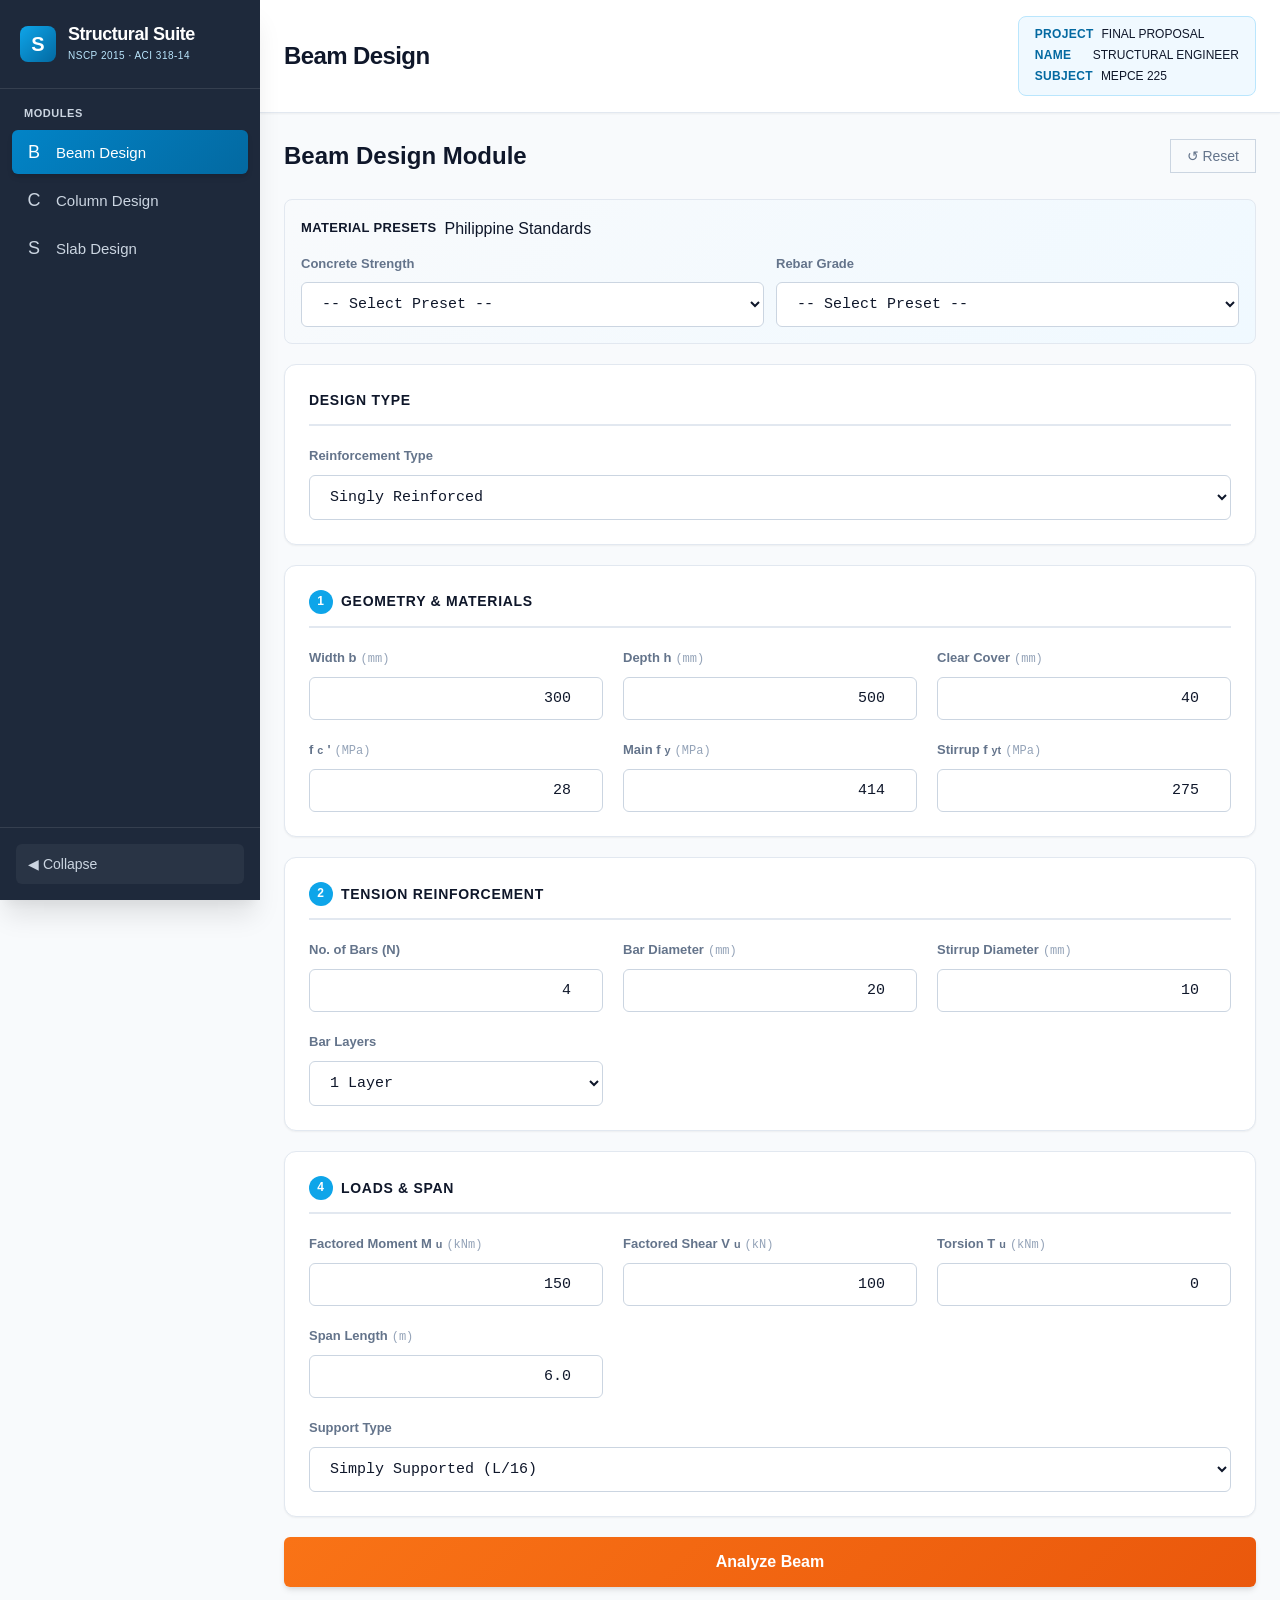
==== commit 3789652a: "refine: remove emojis, unify ACI helper, subscript all engineering notation UI / Presentation - Repl" ====
--- a/index.html
+++ b/index.html
@@ -43,17 +43,17 @@
         <div class="nav-section-title">Modules</div>
         
         <button class="nav-item active" onclick="switchModule('beam', event)">
-          <span class="nav-item-icon">📊</span>
+          <span class="nav-item-icon">B</span>
           <span class="nav-item-text">Beam Design</span>
         </button>
         
         <button class="nav-item" onclick="switchModule('column', event)">
-          <span class="nav-item-icon">⬜</span>
+          <span class="nav-item-icon">C</span>
           <span class="nav-item-text">Column Design</span>
         </button>
         
         <button class="nav-item" onclick="switchModule('slab', event)">
-          <span class="nav-item-icon">▭</span>
+          <span class="nav-item-icon">S</span>
           <span class="nav-item-text">Slab Design</span>
         </button>
       </div>
@@ -134,7 +134,6 @@
         <!-- Material Presets -->
         <div class="preset-group">
           <div class="preset-header">
-            <span class="preset-icon">🏗️</span>
             <div class="preset-title">Material Presets</div>
             <div class="preset-subtitle">Philippine Standards</div>
           </div>
@@ -208,21 +207,21 @@
             </div>
             <div class="form-group">
               <label class="form-label">
-                fc'
+                f<sub>c</sub>'
                 <span class="field-unit" data-unit-type="stress">(MPa)</span>
               </label>
               <input type="number" class="form-input" id="b_fc" value="28" min="17">
             </div>
             <div class="form-group">
               <label class="form-label">
-                Main fy
+                Main f<sub>y</sub>
                 <span class="field-unit" data-unit-type="stress">(MPa)</span>
               </label>
               <input type="number" class="form-input" id="b_fy" value="414" min="230">
             </div>
             <div class="form-group">
               <label class="form-label">
-                Stirrup fyt
+                Stirrup f<sub>yt</sub>
                 <span class="field-unit" data-unit-type="stress">(MPa)</span>
               </label>
               <input type="number" class="form-input" id="b_fyt" value="275" min="230">
@@ -308,21 +307,21 @@
           <div class="input-grid">
             <div class="form-group">
               <label class="form-label">
-                Factored Moment Mu
+                Factored Moment M<sub>u</sub>
                 <span class="field-unit" data-unit-type="moment">(kNm)</span>
               </label>
               <input type="number" class="form-input" id="b_Mu" value="150" min="0">
             </div>
             <div class="form-group">
               <label class="form-label">
-                Factored Shear Vu
+                Factored Shear V<sub>u</sub>
                 <span class="field-unit" data-unit-type="force">(kN)</span>
               </label>
               <input type="number" class="form-input" id="b_Vu" value="100" min="0">
             </div>
             <div class="form-group">
               <label class="form-label">
-                Torsion Tu
+                Torsion T<sub>u</sub>
                 <span class="field-unit" data-unit-type="moment">(kNm)</span>
               </label>
               <input type="number" class="form-input" id="b_Tu" value="0" min="0">
@@ -348,7 +347,6 @@
 
         <!-- Calculate Button -->
         <button class="btn btn-primary btn-lg" onclick="calculateBeam()">
-          <span class="btn-icon">🔍</span>
           Analyze Beam
         </button>
 
@@ -369,7 +367,6 @@
         <!-- Material Presets -->
         <div class="preset-group">
           <div class="preset-header">
-            <span class="preset-icon">🏗️</span>
             <div class="preset-title">Material Presets</div>
             <div class="preset-subtitle">Philippine Standards</div>
           </div>
@@ -453,14 +450,14 @@
           <div class="input-grid">
             <div class="form-group">
               <label class="form-label">
-                fc'
+                f<sub>c</sub>'
                 <span class="field-unit" data-unit-type="stress">(MPa)</span>
               </label>
               <input type="number" class="form-input" id="c_fc" value="28" min="17">
             </div>
             <div class="form-group">
               <label class="form-label">
-                fy
+                f<sub>y</sub>
                 <span class="field-unit" data-unit-type="stress">(MPa)</span>
               </label>
               <input type="number" class="form-input" id="c_fy" value="415" min="230">
@@ -504,21 +501,21 @@
           <div class="input-grid">
             <div class="form-group">
               <label class="form-label">
-                Factored Axial Pu
+                Factored Axial P<sub>u</sub>
                 <span class="field-unit" data-unit-type="force">(kN)</span>
               </label>
               <input type="number" class="form-input" id="c_Pu" value="1000" min="0">
             </div>
             <div class="form-group">
               <label class="form-label">
-                Factored Moment Mu
+                Factored Moment M<sub>u</sub>
                 <span class="field-unit" data-unit-type="moment">(kNm)</span>
               </label>
               <input type="number" class="form-input" id="c_M2" value="150" min="0">
             </div>
             <div class="form-group">
               <label class="form-label">
-                Unbraced Length Lu
+                Unbraced Length L<sub>u</sub>
                 <span class="field-unit" data-unit-type="length_m">(m)</span>
               </label>
               <input type="number" class="form-input" id="c_Lu" value="3.0" min="0.5" step="0.1">
@@ -535,7 +532,6 @@
 
         <!-- Calculate Button -->
         <button class="btn btn-primary btn-lg" onclick="calculateColumn()">
-          <span class="btn-icon">🔍</span>
           Analyze &amp; Plot P-M Curve
         </button>
 
@@ -556,7 +552,6 @@
         <!-- Material Presets -->
         <div class="preset-group">
           <div class="preset-header">
-            <span class="preset-icon">🏗️</span>
             <div class="preset-title">Material Presets</div>
             <div class="preset-subtitle">Philippine Standards</div>
           </div>
@@ -609,14 +604,14 @@
           <div class="input-grid">
             <div class="form-group">
               <label class="form-label">
-                fc'
+                f<sub>c</sub>'
                 <span class="field-unit" data-unit-type="stress">(MPa)</span>
               </label>
               <input type="number" class="form-input" id="s_fc" value="21" min="17">
             </div>
             <div class="form-group">
               <label class="form-label">
-                fy
+                f<sub>y</sub>
                 <span class="field-unit" data-unit-type="stress">(MPa)</span>
               </label>
               <input type="number" class="form-input" id="s_fy" value="275" min="230">
@@ -692,14 +687,14 @@
             <div class="input-grid">
               <div class="form-group">
                 <label class="form-label">
-                  Short Span Lx
+                  Short Span L<sub>x</sub>
                   <span class="field-unit" data-unit-type="length_m">(m)</span>
                 </label>
                 <input type="number" class="form-input" id="s_Lx" value="3.0" min="1" step="0.1">
               </div>
               <div class="form-group">
                 <label class="form-label">
-                  Long Span Ly
+                  Long Span L<sub>y</sub>
                   <span class="field-unit" data-unit-type="length_m">(m)</span>
                 </label>
                 <input type="number" class="form-input" id="s_Ly" value="4.0" min="1" step="0.1">
@@ -724,17 +719,18 @@
           </div>
 
           <!-- ACI Coefficient Helper -->
-          <div class="aci-helper-box">
-            <div class="aci-helper-header">
-              <span class="aci-helper-icon">📋</span>
-              <div class="aci-helper-title">ACI 318-14 Table 8.10.3.1 Helper</div>
-            </div>
-            <div class="aci-helper-text">
-              Auto-populate moment coefficients based on aspect ratio <strong>β = Ly/Lx</strong> and edge condition.
-            </div>
-            <button type="button" class="btn-aci-load" onclick="loadACICoefficients()">
-              Load from ACI Table 8.10.3.1
-            </button>
+          <div class="section-card">
+            <div class="section-header">
+              <div class="section-title">ACI 318-14 Table 8.10.3.1 Helper</div>
+            </div>
+            <div style="padding: var(--space-3) var(--space-4) var(--space-4);">
+              <p style="font-size:0.8125rem;color:var(--slate-600);margin:0 0 var(--space-3);">
+                Auto-populate moment coefficients based on aspect ratio <strong>β = Ly/Lx</strong> and edge condition.
+              </p>
+              <button type="button" class="btn-reset" onclick="loadACICoefficients()">
+                Load from ACI Table 8.10.3.1
+              </button>
+            </div>
           </div>
 
           <div class="section-card">
@@ -771,7 +767,6 @@
 
         <!-- Calculate Button -->
         <button class="btn btn-primary btn-lg" onclick="calculateSlab()">
-          <span class="btn-icon">🔍</span>
           Analyze Slab
         </button>
 
--- a/css/styles.css
+++ b/css/styles.css
@@ -649,10 +649,6 @@
   margin-bottom: var(--space-3);
 }
 
-.preset-icon {
-  font-size: 1.25rem;
-}
-
 .preset-title {
   font-size: 0.8125rem;
   font-weight: 600;
@@ -665,58 +661,6 @@
   display: grid;
   grid-template-columns: repeat(auto-fit, minmax(200px, 1fr));
   gap: var(--space-3);
-}
-
-/* ACI 318-14 Helper Box */
-.aci-helper-box {
-  background: linear-gradient(135deg, var(--primary-50), #ffffff);
-  border: 1px solid var(--primary-200);
-  border-left: 4px solid var(--primary-500);
-  border-radius: var(--radius-lg);
-  padding: var(--space-4);
-  margin-bottom: var(--space-5);
-  box-shadow: var(--shadow-sm);
-}
-
-.aci-helper-header {
-  display: flex;
-  align-items: center;
-  gap: var(--space-2);
-  margin-bottom: var(--space-2);
-}
-
-.aci-helper-title {
-  font-weight: 700;
-  font-size: 0.875rem;
-  color: var(--primary-800);
-  text-transform: uppercase;
-  letter-spacing: 0.025em;
-}
-
-.aci-helper-text {
-  font-size: 0.8125rem;
-  color: var(--slate-600);
-  margin-bottom: var(--space-3);
-  line-height: 1.5;
-}
-
-.btn-aci-load {
-  background: white;
-  color: var(--primary-600);
-  border: 1px solid var(--primary-200);
-  padding: var(--space-2) var(--space-4);
-  border-radius: var(--radius-md);
-  font-size: 0.8125rem;
-  font-weight: 600;
-  cursor: pointer;
-  transition: all var(--transition-fast);
-  box-shadow: var(--shadow-sm);
-}
-
-.btn-aci-load:hover {
-  background: var(--primary-50);
-  border-color: var(--primary-300);
-  transform: translateY(-1px);
 }
 
 /* ============================================================================
@@ -1110,8 +1054,7 @@
   .btn-print-modern,
   .preset-group,
   .section-card,
-  .unit-toggle-container,
-  .aci-helper-box {
+  .unit-toggle-container {
     display: none !important;
   }
 
@@ -1210,18 +1153,6 @@
   display: flex;
   align-items: center;
   gap: 1rem;
-}
-
-.modern-result-icon {
-  font-size: 2rem;
-  width: 48px;
-  height: 48px;
-  background: rgba(255, 255, 255, 0.2);
-  border-radius: 10px;
-  display: flex;
-  align-items: center;
-  justify-content: center;
-  flex-shrink: 0;
 }
 
 .modern-result-title {
@@ -1300,10 +1231,6 @@
   gap: 0.75rem;
 }
 
-.chart-header-icon {
-  font-size: 1.25rem;
-}
-
 .chart-header-title {
   font-weight: 600;
   font-size: 0.875rem;
@@ -1380,11 +1307,6 @@
   align-items: center;
   gap: 0.75rem;
   flex-wrap: wrap;
-}
-
-.section-divider-icon {
-  font-size: 1.125rem;
-  flex-shrink: 0;
 }
 
 .section-divider-title {
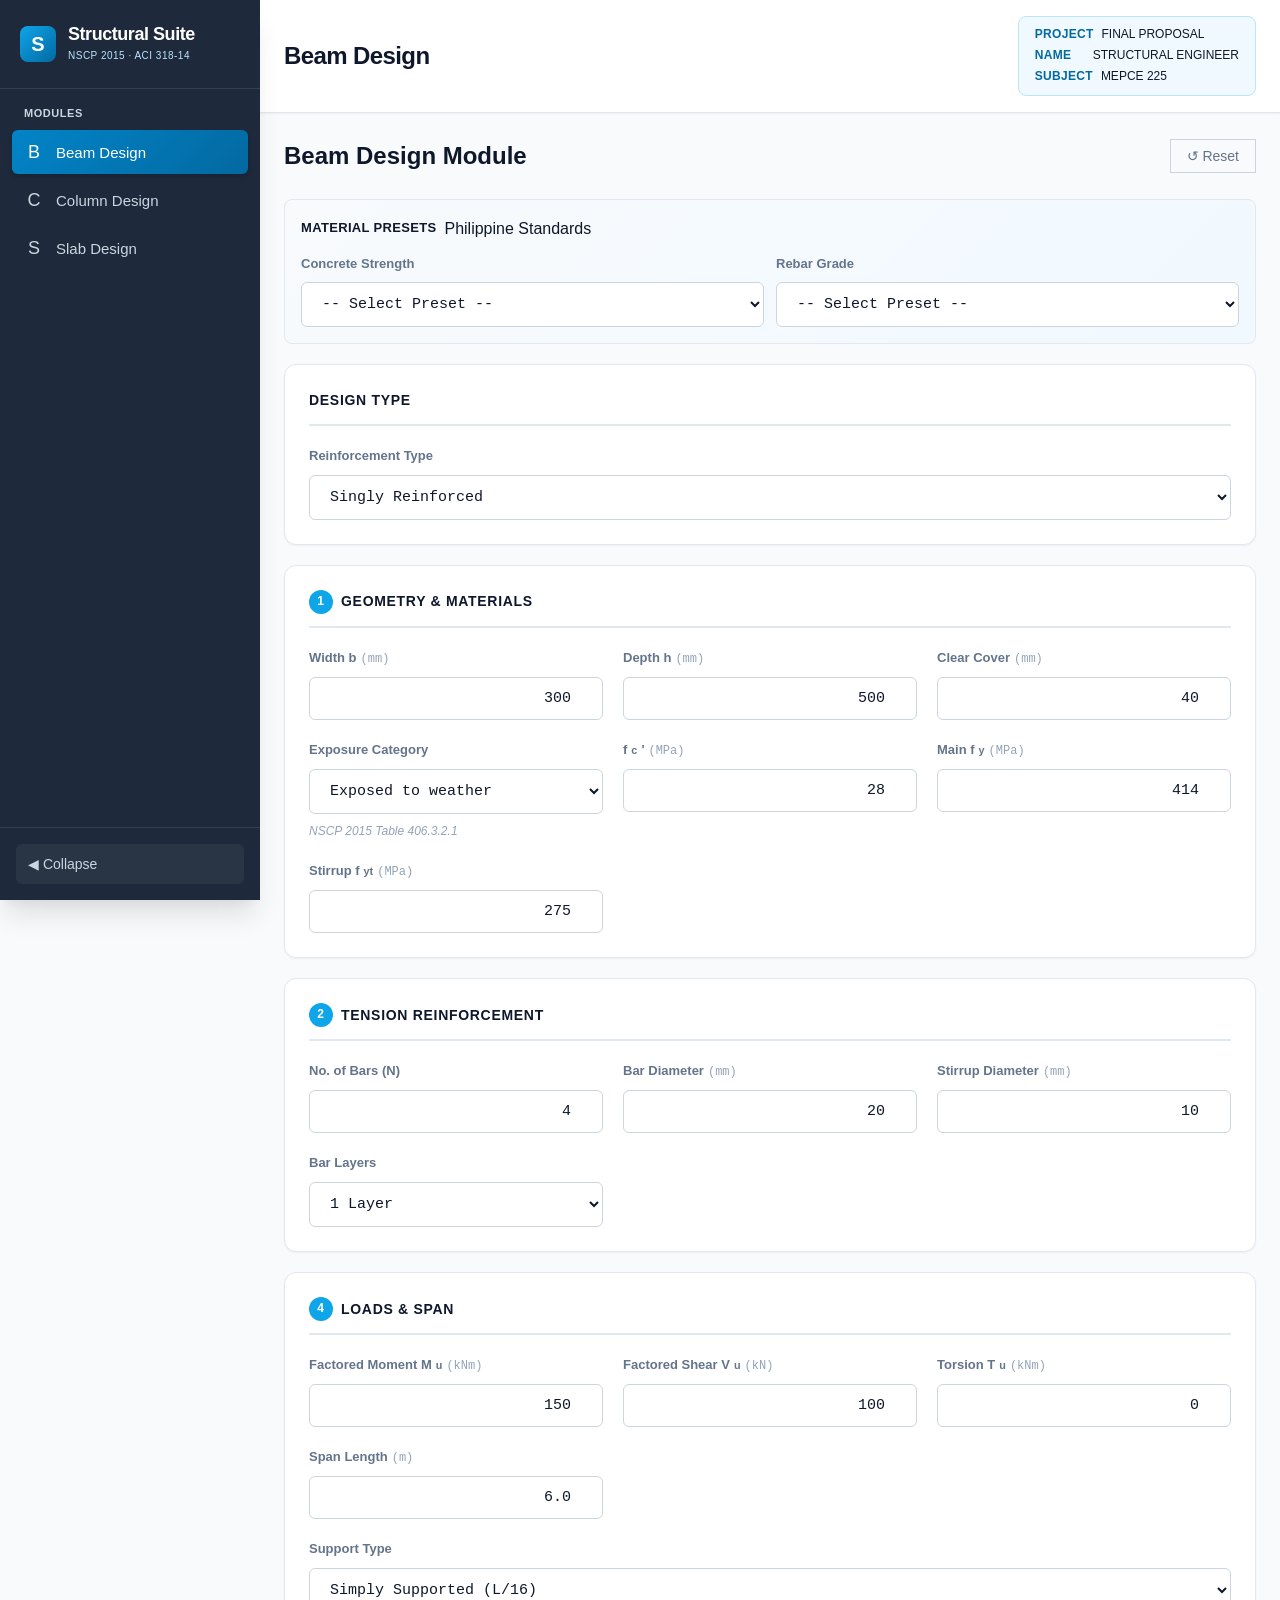
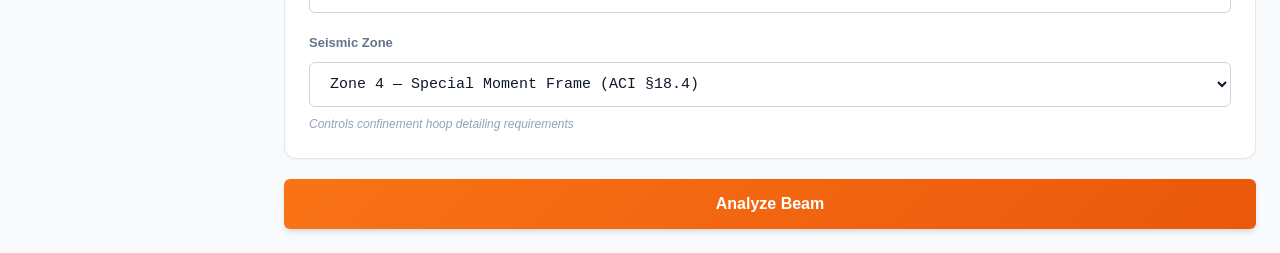
==== commit 98d01800: "fix(all): code audit — 16 compliance fixes, new inputs, professional print output BREAKING CHANGES -" ====
--- a/index.html
+++ b/index.html
@@ -75,6 +75,78 @@
   <div class="main-content">
 
     <!-- ============================================================
+         PRINT-ONLY: FORMAL DOCUMENT TITLE BLOCK
+         Hidden on screen — visible only when printing
+         ============================================================ -->
+    <div class="print-title-block">
+      <div class="ptb-header">
+        <div class="ptb-org">
+          <div class="ptb-org-name">STRUCTURAL DESIGN COMPUTATION SHEET</div>
+          <div class="ptb-org-sub">Prepared using Structural Design Suite · NSCP 2015 / ACI 318-14 / ASCE 7</div>
+        </div>
+        <div class="ptb-logo-box">S</div>
+      </div>
+      <div class="ptb-meta-grid">
+        <div class="ptb-meta-row">
+          <span class="ptb-meta-label">Project Title</span>
+          <span class="ptb-meta-value" id="ptb-project">—</span>
+        </div>
+        <div class="ptb-meta-row">
+          <span class="ptb-meta-label">Prepared By</span>
+          <span class="ptb-meta-value" id="ptb-name">—</span>
+        </div>
+        <div class="ptb-meta-row">
+          <span class="ptb-meta-label">Subject / Course</span>
+          <span class="ptb-meta-value" id="ptb-subject">—</span>
+        </div>
+        <div class="ptb-meta-row">
+          <span class="ptb-meta-label">Date</span>
+          <span class="ptb-meta-value" id="ptb-date">—</span>
+        </div>
+        <div class="ptb-meta-row">
+          <span class="ptb-meta-label">Design Standard</span>
+          <span class="ptb-meta-value">NSCP 2015 (6th Ed.) · ACI 318-14 · ASCE 7-16</span>
+        </div>
+        <div class="ptb-meta-row">
+          <span class="ptb-meta-label">Computation Type</span>
+          <span class="ptb-meta-value" id="ptb-module">—</span>
+        </div>
+      </div>
+      <div class="ptb-disclaimer">
+        These computations are generated for engineering reference purposes. All results shall be verified
+        by a licensed structural engineer prior to use in construction documents. The engineer of record
+        bears full responsibility for the application and interpretation of these results.
+      </div>
+    </div>
+
+    <!-- ============================================================
+         PRINT-ONLY: DOCUMENT FOOTER (repeats on every page)
+         ============================================================ -->
+    <div class="print-footer-block">
+      <div class="pfb-left">Structural Design Suite · NSCP 2015 / ACI 318-14</div>
+      <div class="pfb-center" id="pfb-project-label">—</div>
+      <div class="pfb-right">Page <span class="pfb-page"></span></div>
+    </div>
+
+    <!-- ============================================================
+         PRINT-ONLY: ENGINEER SIGNATURE BLOCK
+         ============================================================ -->
+    <div class="print-signature-block" id="print-signature-block">
+      <div class="psb-cell">
+        <span class="psb-label">Prepared By</span>
+        <div class="psb-line">Signature over Printed Name</div>
+      </div>
+      <div class="psb-cell">
+        <span class="psb-label">Checked By</span>
+        <div class="psb-line">Signature over Printed Name</div>
+      </div>
+      <div class="psb-cell">
+        <span class="psb-label">Approved By / Engineer of Record</span>
+        <div class="psb-line">PRC License No. &amp; Date</div>
+      </div>
+    </div>
+
+    <!-- ============================================================
          TOPBAR
          ============================================================ -->
     <div class="topbar">
@@ -206,6 +278,15 @@
               <input type="number" class="form-input" id="b_cc" value="40" min="20">
             </div>
             <div class="form-group">
+              <label class="form-label">Exposure Category</label>
+              <select class="form-select" id="b_exposure">
+                <option value="interior">Interior (not exposed)</option>
+                <option value="weather" selected>Exposed to weather</option>
+                <option value="soil">In contact with soil</option>
+              </select>
+              <span class="field-hint">NSCP 2015 Table 406.3.2.1</span>
+            </div>
+            <div class="form-group">
               <label class="form-label">
                 f<sub>c</sub>'
                 <span class="field-unit" data-unit-type="stress">(MPa)</span>
@@ -342,6 +423,14 @@
                 <option value="4">Cantilever (L/8)</option>
               </select>
             </div>
+            <div class="form-group" style="grid-column: 1 / -1;">
+              <label class="form-label">Seismic Zone</label>
+              <select class="form-select" id="b_seismic">
+                <option value="zone4" selected>Zone 4 — Special Moment Frame (ACI §18.4)</option>
+                <option value="standard">Standard / Non-Seismic (ACI §9.7.6)</option>
+              </select>
+              <span class="field-hint">Controls confinement hoop detailing requirements</span>
+            </div>
           </div>
         </div>
 
@@ -436,6 +525,15 @@
               </label>
               <input type="number" class="form-input" id="c_cc" value="40" min="20">
             </div>
+            <div class="form-group">
+              <label class="form-label">Exposure Category</label>
+              <select class="form-select" id="c_exposure">
+                <option value="interior">Interior (not exposed)</option>
+                <option value="weather" selected>Exposed to weather</option>
+                <option value="soil">In contact with soil</option>
+              </select>
+              <span class="field-hint">NSCP 2015 Table 406.3.2.1</span>
+            </div>
           </div>
         </div>
 
@@ -487,6 +585,14 @@
               </label>
               <input type="number" class="form-input" id="c_dt" value="10" min="8">
             </div>
+            <div class="form-group">
+              <label class="form-label">
+                Max Hoop Leg Spacing h<sub>x</sub>
+                <span class="field-unit" data-unit-type="length_mm">(mm)</span>
+              </label>
+              <input type="number" class="form-input" id="c_hx" value="200" min="50" step="10">
+              <span class="field-hint">Max c/c between hoop or crosstie legs — ACI §18.7.5.3(c)</span>
+            </div>
           </div>
         </div>
 
@@ -527,6 +633,28 @@
                 <option value="1">Yes (Sway)</option>
               </select>
             </div>
+            <div class="form-group">
+              <label class="form-label">
+                Eff. Length Factor k
+              </label>
+              <input type="number" class="form-input" id="c_k" value="1.0" min="0.5" max="3.0" step="0.05">
+              <span class="field-hint">1.0 non-sway (default) | ≥ 1.2 sway — ACI §6.6.4.3</span>
+            </div>
+            <div class="form-group">
+              <label class="form-label">Seismic Zone</label>
+              <select class="form-select" id="c_seismic">
+                <option value="zone4" selected>Zone 4 — Special (ACI §18.7.5)</option>
+                <option value="standard">Standard / Non-Seismic (ACI §25.7.2)</option>
+              </select>
+              <span class="field-hint">Controls confinement detailing requirements</span>
+            </div>
+            <div class="form-group">
+              <label class="form-label">
+                β<sub>dns</sub> (Sustained Load Ratio)
+              </label>
+              <input type="number" class="form-input" id="c_bdns" value="0.6" min="0" max="0.99" step="0.05">
+              <span class="field-hint">Factored sustained axial load / total factored axial load — ACI §6.6.4.4.4</span>
+            </div>
           </div>
         </div>
 
@@ -629,6 +757,15 @@
                 <span class="field-unit" data-unit-type="length_mm">(mm)</span>
               </label>
               <input type="number" class="form-input" id="s_db" value="10" min="8">
+            </div>
+            <div class="form-group">
+              <label class="form-label">Exposure Category</label>
+              <select class="form-select" id="s_exposure">
+                <option value="interior" selected>Interior (not exposed)</option>
+                <option value="weather">Exposed to weather</option>
+                <option value="soil">In contact with soil</option>
+              </select>
+              <span class="field-hint">NSCP 2015 Table 406.3.2.1</span>
             </div>
             <div class="form-group">
               <label class="form-label">
@@ -667,8 +804,10 @@
               <div class="form-group">
                 <label class="form-label">Support Condition</label>
                 <select class="form-select" id="s_supp">
-                  <option value="0.125">Simply Supported (L/8)</option>
-                  <option value="0.10">Continuous (L/10)</option>
+                  <option value="ss">Simply Supported (L/20)</option>
+                  <option value="oe" selected>One End Continuous (L/24)</option>
+                  <option value="be">Both Ends Continuous (L/28)</option>
+                  <option value="ca">Cantilever (L/10)</option>
                 </select>
               </div>
             </div>
@@ -701,10 +840,18 @@
               </div>
               <div class="form-group">
                 <label class="form-label">
-                  Column Width c
+                  Column Dim. c<sub>1</sub>
                   <span class="field-unit" data-unit-type="length_mm">(mm)</span>
                 </label>
-                <input type="number" class="form-input" id="s_col_w" value="400" min="200">
+                <input type="number" class="form-input" id="s_col_w" value="400" min="150" step="50">
+              </div>
+              <div class="form-group">
+                <label class="form-label">
+                  Column Dim. c<sub>2</sub>
+                  <span class="field-unit" data-unit-type="length_mm">(mm)</span>
+                </label>
+                <input type="number" class="form-input" id="s_col_h" value="400" min="150" step="50">
+                <span class="field-hint">Long dim. — same as c<sub>1</sub> for square column</span>
               </div>
               <div class="form-group">
                 <label class="form-label">Edge Condition</label>
@@ -791,5 +938,32 @@
 <script src="js/slab.js"></script>
 <script src="js/main.js"></script>
 
+<script>
+// Populate print title block from PROJECT_DETAILS and live module title
+(function() {
+  function pad(n) { return n < 10 ? '0' + n : n; }
+  const now = new Date();
+  const dateStr = now.getFullYear() + '-' + pad(now.getMonth()+1) + '-' + pad(now.getDate());
+
+  document.getElementById('ptb-project').textContent  = PROJECT_DETAILS.project  || '—';
+  document.getElementById('ptb-name').textContent     = PROJECT_DETAILS.name     || '—';
+  document.getElementById('ptb-subject').textContent  = PROJECT_DETAILS.subject  || '—';
+  document.getElementById('ptb-date').textContent     = dateStr;
+  document.getElementById('pfb-project-label').textContent = PROJECT_DETAILS.project || '—';
+
+  // Update module label when active module changes
+  function updateModule() {
+    const active = document.querySelector('.module.active');
+    const label  = active ? active.id.charAt(0).toUpperCase() + active.id.slice(1) + ' Design' : '—';
+    const el = document.getElementById('ptb-module');
+    if (el) el.textContent = label + ' Analysis';
+  }
+  updateModule();
+  document.querySelectorAll('.nav-item').forEach(function(btn) {
+    btn.addEventListener('click', function() { setTimeout(updateModule, 50); });
+  });
+})();
+</script>
+
 </body>
 </html>
--- a/css/styles.css
+++ b/css/styles.css
@@ -1040,100 +1040,7 @@
    9. PRINT STYLES
    ============================================================================ */
 
-@media print {
-  /* 1. Reset backgrounds to pure white for ink economy */
-  body, .main-content, .content-area, .results-card, .modern-section {
-    background: #ffffff !important;
-    color: #000000 !important;
-  }
-
-  /* 2. Hide all input/interactive UI elements */
-  .sidebar,
-  .btn-reset,
-  .btn-primary,
-  .btn-print-modern,
-  .preset-group,
-  .section-card,
-  .unit-toggle-container {
-    display: none !important;
-  }
-
-  /* 3. Transform the Topbar into a Formal Document Header */
-  .topbar {
-    display: flex !important;
-    position: static !important;
-    border-bottom: 2px solid #0f172a !important;
-    padding: 0 0 1rem 0 !important;
-    margin-bottom: 2rem !important;
-    box-shadow: none !important;
-    justify-content: space-between !important;
-  }
-
-  .project-info {
-    display: block !important;
-    border: none !important;
-    background: transparent !important;
-    padding: 0 !important;
-    text-align: right !important;
-  }
-
-  .project-info-row {
-    justify-content: flex-end !important;
-    font-size: 10pt !important;
-    color: #000 !important;
-  }
-
-  .project-info-label {
-    color: #475569 !important;
-  }
-
-  /* 4. Force Results to consume the full page canvas */
-  .content-area {
-    padding: 0 !important;
-    margin: 0 !important;
-    max-width: 100% !important;
-  }
-
-  .results-card {
-    display: block !important;
-    box-shadow: none !important;
-    border: none !important;
-    margin: 0 !important;
-  }
-
-  /* 5. Pagination Control: Prevent awkward page breaks inside critical elements */
-  .modern-section {
-    page-break-inside: avoid;
-    break-inside: avoid;
-    border: 1px solid #cbd5e1 !important;
-    margin-bottom: 1.5rem !important;
-  }
-
-  .modern-chart-card, .modern-charts-row {
-    page-break-inside: avoid;
-    break-inside: avoid;
-  }
-
-  /* 6. High Contrast Headers for B&W Printers */
-  .modern-result-header {
-    background: #f8fafc !important;
-    color: #0f172a !important;
-    border: 1px solid #cbd5e1 !important;
-    -webkit-print-color-adjust: exact;
-    print-color-adjust: exact;
-  }
-
-  .modern-result-title *, .modern-result-subtitle {
-    color: #0f172a !important;
-  }
-
-  /* 7. Tags border enforcement for grayscale readability */
-  .tag {
-    border: 1px solid #64748b !important;
-    color: #0f172a !important;
-    background: transparent !important;
-  }
-}
+
 /* =============================================================================
    MODERN RESULT STYLES
    ============================================================================= */
@@ -1429,30 +1336,7 @@
   font-size: 0.875rem;
 }
 
-/* Print Styles for Modern Results */
-@media print {
-  .modern-result-header {
-    background: linear-gradient(135deg, #0ea5e9 0%, #0284c7 100%);
-    -webkit-print-color-adjust: exact;
-    print-color-adjust: exact;
-  }
-  
-  .btn-print-modern {
-    display: none;
-  }
-  
-  .modern-section-divider {
-    border-left-color: #0ea5e9;
-    -webkit-print-color-adjust: exact;
-    print-color-adjust: exact;
-  }
-  
-  .modern-results-grid .result-row:nth-child(even) {
-    background: #f9fafb;
-    -webkit-print-color-adjust: exact;
-    print-color-adjust: exact;
-  }
-}
+
 
 /* Mobile Responsive */
 @media (max-width: 768px) {
@@ -1482,4 +1366,693 @@
   .modern-results-grid {
     padding: 1rem;
   }
-}+}
+
+/* =============================================================================
+   PRINT TITLE BLOCK & FOOTER — Screen: hidden  |  Print: visible
+   ============================================================================= */
+
+.print-title-block,
+.print-footer-block,
+.print-signature-block {
+  display: none;
+}
+
+/* =============================================================================
+   PROFESSIONAL PRINT STYLESHEET
+   Engineering Computation Sheet — A4 / Letter
+   ============================================================================= */
+
+@media print {
+
+  /* ------------------------------------------------------------------
+     1. PAGE SETUP
+     ------------------------------------------------------------------ */
+  @page {
+    size: A4 portrait;
+    margin: 18mm 16mm 22mm 16mm;
+
+    @bottom-center {
+      content: "STRUCTURAL DESIGN COMPUTATION SHEET — NSCP 2015 / ACI 318-14";
+      font-family: "IBM Plex Sans", Arial, sans-serif;
+      font-size: 7pt;
+      color: #6b7280;
+      border-top: 0.5pt solid #d1d5db;
+      padding-top: 4pt;
+    }
+  }
+
+  @page :first {
+    margin-top: 14mm;
+  }
+
+  /* ------------------------------------------------------------------
+     2. BASE RESET
+     ------------------------------------------------------------------ */
+  *,
+  *::before,
+  *::after {
+    -webkit-print-color-adjust: exact !important;
+    print-color-adjust: exact !important;
+    box-shadow: none !important;
+    text-shadow: none !important;
+    transition: none !important;
+    animation: none !important;
+  }
+
+  html, body {
+    font-family: "IBM Plex Sans", Arial, Helvetica, sans-serif;
+    font-size: 9.5pt;
+    line-height: 1.45;
+    color: #1a1a1a;
+    background: #ffffff;
+  }
+
+  /* ------------------------------------------------------------------
+     3. HIDE ALL INTERACTIVE / SCREEN-ONLY ELEMENTS
+     ------------------------------------------------------------------ */
+  .sidebar,
+  .topbar,
+  .module-header,
+  .section-card,
+  .btn,
+  .btn-primary,
+  .btn-reset,
+  .btn-print-modern,
+  .preset-group,
+  .unit-toggle-container,
+  .nav-item,
+  .field-hint,
+  .field-error,
+  .input-grid,
+  .form-group,
+  .form-label,
+  .form-input,
+  .form-select,
+  .sidebar-footer,
+  .sidebar-header,
+  .sidebar-nav {
+    display: none !important;
+  }
+
+  /* ------------------------------------------------------------------
+     4. LAYOUT — Full-width single column
+     ------------------------------------------------------------------ */
+  .dashboard-container {
+    display: block !important;
+    width: 100% !important;
+  }
+
+  .main-content {
+    display: block !important;
+    width: 100% !important;
+    margin: 0 !important;
+    padding: 0 !important;
+    background: #ffffff !important;
+  }
+
+  .content-area {
+    padding: 0 !important;
+    margin: 0 !important;
+    max-width: 100% !important;
+    background: #ffffff !important;
+  }
+
+  .module {
+    display: none !important;
+  }
+
+  .module.active {
+    display: block !important;
+  }
+
+  .results-card {
+    display: block !important;
+    border: none !important;
+    border-radius: 0 !important;
+    padding: 0 !important;
+    margin: 0 !important;
+    background: #ffffff !important;
+  }
+
+  /* ------------------------------------------------------------------
+     5. PRINT TITLE BLOCK
+     ------------------------------------------------------------------ */
+  .print-title-block {
+    display: block !important;
+    border: 1.5pt solid #1a1a1a;
+    border-radius: 0;
+    margin-bottom: 14pt;
+    page-break-after: avoid;
+    break-after: avoid;
+    font-family: "IBM Plex Sans", Arial, sans-serif;
+  }
+
+  .ptb-header {
+    display: flex;
+    align-items: center;
+    justify-content: space-between;
+    padding: 8pt 10pt;
+    background: #1e3a5f;
+    border-bottom: 1pt solid #1a1a1a;
+  }
+
+  .ptb-org-name {
+    font-size: 11pt;
+    font-weight: 700;
+    color: #ffffff;
+    letter-spacing: 0.04em;
+    text-transform: uppercase;
+  }
+
+  .ptb-org-sub {
+    font-size: 7.5pt;
+    color: #93c5fd;
+    margin-top: 2pt;
+    letter-spacing: 0.01em;
+  }
+
+  .ptb-logo-box {
+    width: 30pt;
+    height: 30pt;
+    background: #ffffff;
+    color: #1e3a5f;
+    font-size: 16pt;
+    font-weight: 800;
+    display: flex;
+    align-items: center;
+    justify-content: center;
+    border-radius: 4pt;
+    flex-shrink: 0;
+  }
+
+  .ptb-meta-grid {
+    display: grid;
+    grid-template-columns: 1fr 1fr;
+    border-bottom: 0.5pt solid #d1d5db;
+  }
+
+  .ptb-meta-row {
+    display: flex;
+    padding: 4pt 10pt;
+    border-bottom: 0.5pt solid #e5e7eb;
+    border-right: 0.5pt solid #e5e7eb;
+    align-items: baseline;
+    gap: 6pt;
+  }
+
+  .ptb-meta-row:nth-child(even) {
+    border-right: none;
+  }
+
+  .ptb-meta-label {
+    font-size: 7.5pt;
+    font-weight: 600;
+    color: #6b7280;
+    text-transform: uppercase;
+    letter-spacing: 0.05em;
+    min-width: 80pt;
+    flex-shrink: 0;
+  }
+
+  .ptb-meta-value {
+    font-size: 9pt;
+    font-weight: 500;
+    color: #111827;
+  }
+
+  .ptb-disclaimer {
+    padding: 5pt 10pt;
+    font-size: 7pt;
+    color: #6b7280;
+    line-height: 1.4;
+    background: #f9fafb;
+    font-style: italic;
+    border-top: 0.5pt solid #e5e7eb;
+  }
+
+  /* ------------------------------------------------------------------
+     6. RESULT DOCUMENT HEADER  (replaces gradient banner)
+     ------------------------------------------------------------------ */
+  .modern-result-header {
+    background: #1e3a5f !important;
+    color: #ffffff !important;
+    padding: 8pt 12pt !important;
+    border-radius: 0 !important;
+    border: 1pt solid #1a1a1a !important;
+    border-bottom: none !important;
+    display: flex !important;
+    align-items: center !important;
+    justify-content: space-between !important;
+    page-break-after: avoid;
+    break-after: avoid;
+  }
+
+  .modern-result-main-title {
+    font-size: 11pt !important;
+    font-weight: 700 !important;
+    color: #ffffff !important;
+    letter-spacing: 0.02em !important;
+    text-transform: uppercase !important;
+    margin-bottom: 1pt !important;
+  }
+
+  .modern-result-subtitle {
+    font-size: 8pt !important;
+    color: #93c5fd !important;
+    font-weight: 400 !important;
+    opacity: 1 !important;
+  }
+
+  .btn-print-modern {
+    display: none !important;
+  }
+
+  /* ------------------------------------------------------------------
+     7. RESULT BODY
+     ------------------------------------------------------------------ */
+  .modern-result-body {
+    background: #ffffff !important;
+    padding: 0 !important;
+    border-radius: 0 !important;
+    gap: 0 !important;
+    border: 1pt solid #1a1a1a !important;
+    border-top: none !important;
+  }
+
+  /* ------------------------------------------------------------------
+     8. SECTIONS
+     ------------------------------------------------------------------ */
+  .modern-section {
+    background: #ffffff !important;
+    border: none !important;
+    border-top: 0.5pt solid #d1d5db !important;
+    border-radius: 0 !important;
+    page-break-inside: avoid;
+    break-inside: avoid;
+    margin-bottom: 0 !important;
+    overflow: visible !important;
+  }
+
+  .modern-section:first-child {
+    border-top: none !important;
+  }
+
+  /* Section divider bar */
+  .modern-section-divider {
+    background: #f3f4f6 !important;
+    border-left: 3pt solid #1e3a5f !important;
+    border-bottom: 0.5pt solid #d1d5db !important;
+    padding: 4pt 10pt !important;
+    display: flex !important;
+    align-items: center !important;
+    gap: 8pt !important;
+    page-break-after: avoid;
+    break-after: avoid;
+  }
+
+  .section-divider-title {
+    font-size: 8.5pt !important;
+    font-weight: 700 !important;
+    color: #111827 !important;
+    letter-spacing: 0.03em !important;
+    text-transform: uppercase !important;
+    flex-grow: 1 !important;
+  }
+
+  .section-divider-code {
+    font-family: "IBM Plex Mono", "Courier New", monospace !important;
+    font-size: 7pt !important;
+    color: #374151 !important;
+    background: #e5e7eb !important;
+    padding: 1.5pt 5pt !important;
+    border-radius: 2pt !important;
+    font-weight: 600 !important;
+    border: 0.5pt solid #d1d5db !important;
+  }
+
+  /* ------------------------------------------------------------------
+     9. RESULT ROWS
+     ------------------------------------------------------------------ */
+  .modern-results-grid {
+    padding: 0 !important;
+    gap: 0 !important;
+    background: #ffffff !important;
+  }
+
+  .modern-results-grid .result-row {
+    display: flex !important;
+    align-items: center !important;
+    justify-content: space-between !important;
+    padding: 3.5pt 10pt !important;
+    border-bottom: 0.3pt solid #e5e7eb !important;
+    background: #ffffff !important;
+    border-radius: 0 !important;
+    min-height: 0 !important;
+  }
+
+  .modern-results-grid .result-row:nth-child(even) {
+    background: #f9fafb !important;
+  }
+
+  .modern-results-grid .result-row:last-child {
+    border-bottom: none !important;
+  }
+
+  .result-label {
+    font-size: 8.5pt !important;
+    color: #374151 !important;
+    font-weight: 500 !important;
+    flex: 1 !important;
+  }
+
+  .result-value {
+    font-size: 8.5pt !important;
+    color: #111827 !important;
+    font-weight: 600 !important;
+    font-family: "IBM Plex Mono", "Courier New", monospace !important;
+    text-align: right !important;
+    display: flex !important;
+    align-items: center !important;
+    gap: 6pt !important;
+  }
+
+  /* ------------------------------------------------------------------
+     10. STATUS TAGS — Border-only for B&W printing
+     ------------------------------------------------------------------ */
+  .tag {
+    font-size: 6.5pt !important;
+    font-weight: 700 !important;
+    letter-spacing: 0.06em !important;
+    text-transform: uppercase !important;
+    padding: 1pt 4pt !important;
+    border-radius: 2pt !important;
+    border: 0.75pt solid !important;
+    display: inline-block !important;
+  }
+
+  .tag.pass {
+    color: #14532d !important;
+    background: #dcfce7 !important;
+    border-color: #15803d !important;
+  }
+
+  .tag.fail {
+    color: #7f1d1d !important;
+    background: #fee2e2 !important;
+    border-color: #b91c1c !important;
+  }
+
+  .tag.warn {
+    color: #78350f !important;
+    background: #fef3c7 !important;
+    border-color: #b45309 !important;
+  }
+
+  .tag.info {
+    color: #1e3a5f !important;
+    background: #eff6ff !important;
+    border-color: #1d4ed8 !important;
+  }
+
+  /* ------------------------------------------------------------------
+     11. PROGRESS BARS
+     ------------------------------------------------------------------ */
+  .modern-results-grid .progress-row {
+    background: #f9fafb !important;
+    border: 0.5pt solid #d1d5db !important;
+    border-radius: 0 !important;
+    padding: 4pt 10pt !important;
+    margin: 0 !important;
+    page-break-inside: avoid;
+    break-inside: avoid;
+  }
+
+  .progress-wrap {
+    display: flex !important;
+    flex-direction: column !important;
+    gap: 2pt !important;
+    min-width: 140pt !important;
+  }
+
+  .progress-bar-bg {
+    height: 6pt !important;
+    background: #e5e7eb !important;
+    border-radius: 3pt !important;
+    overflow: hidden !important;
+    border: 0.3pt solid #d1d5db !important;
+  }
+
+  .progress-bar-fill {
+    height: 100% !important;
+    border-radius: 3pt !important;
+  }
+
+  .progress-label {
+    font-size: 7.5pt !important;
+    font-family: "IBM Plex Mono", "Courier New", monospace !important;
+    color: #374151 !important;
+    font-weight: 600 !important;
+  }
+
+  .progress-label.over {
+    color: #b91c1c !important;
+    font-weight: 700 !important;
+  }
+
+  /* ------------------------------------------------------------------
+     12. CHART CARDS
+     ------------------------------------------------------------------ */
+  .modern-chart-card {
+    border: 0.5pt solid #d1d5db !important;
+    border-radius: 0 !important;
+    background: #ffffff !important;
+    page-break-inside: avoid;
+    break-inside: avoid;
+    margin-bottom: 8pt !important;
+  }
+
+  .modern-charts-row {
+    display: grid !important;
+    grid-template-columns: 1fr 1fr !important;
+    gap: 8pt !important;
+    margin-bottom: 8pt !important;
+    page-break-inside: avoid;
+    break-inside: avoid;
+  }
+
+  .modern-chart-header {
+    background: #f3f4f6 !important;
+    border-bottom: 0.5pt solid #d1d5db !important;
+    padding: 4pt 8pt !important;
+  }
+
+  .chart-header-title {
+    font-size: 7.5pt !important;
+    font-weight: 700 !important;
+    text-transform: uppercase !important;
+    letter-spacing: 0.05em !important;
+    color: #374151 !important;
+  }
+
+  .modern-chart-content {
+    padding: 8pt !important;
+    background: #ffffff !important;
+    display: flex !important;
+    justify-content: center !important;
+    align-items: center !important;
+  }
+
+  .modern-chart-legend {
+    padding: 4pt 8pt !important;
+    border-top: 0.3pt solid #e5e7eb !important;
+    background: #f9fafb !important;
+    display: flex !important;
+    gap: 12pt !important;
+    flex-wrap: wrap !important;
+  }
+
+  .legend-item {
+    font-size: 7pt !important;
+    color: #374151 !important;
+    display: flex !important;
+    align-items: center !important;
+    gap: 4pt !important;
+  }
+
+  .legend-dot {
+    width: 7pt !important;
+    height: 7pt !important;
+    border-radius: 50% !important;
+    flex-shrink: 0 !important;
+  }
+
+  /* ------------------------------------------------------------------
+     13. REBAR SCHEDULE TABLE
+     ------------------------------------------------------------------ */
+  .table-wrapper {
+    overflow: visible !important;
+    border: none !important;
+  }
+
+  .rebar-table {
+    width: 100% !important;
+    border-collapse: collapse !important;
+    font-size: 8pt !important;
+    page-break-inside: avoid;
+    break-inside: avoid;
+    border: 0.75pt solid #d1d5db !important;
+  }
+
+  .rebar-table thead {
+    background: #1e3a5f !important;
+  }
+
+  .rebar-table thead th {
+    color: #ffffff !important;
+    font-size: 7.5pt !important;
+    font-weight: 700 !important;
+    text-transform: uppercase !important;
+    letter-spacing: 0.05em !important;
+    padding: 4pt 8pt !important;
+    border: 0.5pt solid #1e3a5f !important;
+    text-align: left !important;
+  }
+
+  .rebar-table tbody tr {
+    border-bottom: 0.3pt solid #d1d5db !important;
+  }
+
+  .rebar-table tbody tr:nth-child(even) {
+    background: #f9fafb !important;
+  }
+
+  .rebar-table tbody td {
+    padding: 3.5pt 8pt !important;
+    font-size: 8pt !important;
+    color: #111827 !important;
+    border: 0.3pt solid #e5e7eb !important;
+    font-family: "IBM Plex Mono", "Courier New", monospace !important;
+  }
+
+  /* ------------------------------------------------------------------
+     14. TORSION DIVIDER (legacy .section-divider)
+     ------------------------------------------------------------------ */
+  .section-divider {
+    font-size: 8pt !important;
+    font-weight: 700 !important;
+    color: #1e3a5f !important;
+    padding: 4pt 10pt !important;
+    border-left: 3pt solid #1e3a5f !important;
+    background: #f3f4f6 !important;
+    text-transform: uppercase !important;
+    letter-spacing: 0.04em !important;
+    border-bottom: 0.5pt solid #d1d5db !important;
+  }
+
+  /* ------------------------------------------------------------------
+     15. PRINT FOOTER BLOCK
+     ------------------------------------------------------------------ */
+  .print-footer-block {
+    display: flex !important;
+    justify-content: space-between !important;
+    align-items: center !important;
+    position: fixed !important;
+    bottom: 0 !important;
+    left: 0 !important;
+    right: 0 !important;
+    padding: 4pt 16mm !important;
+    border-top: 0.75pt solid #d1d5db !important;
+    background: #ffffff !important;
+    font-size: 7pt !important;
+    color: #6b7280 !important;
+    font-family: "IBM Plex Sans", Arial, sans-serif !important;
+  }
+
+  .pfb-left  { text-align: left;   flex: 1; }
+  .pfb-center { text-align: center; flex: 1; font-weight: 600; color: #374151; }
+  .pfb-right { text-align: right;  flex: 1; }
+
+  /* ------------------------------------------------------------------
+     16. PAGE BREAK RULES
+     ------------------------------------------------------------------ */
+  .modern-section {
+    page-break-inside: avoid;
+    break-inside: avoid;
+  }
+
+  .modern-result-header {
+    page-break-after: avoid;
+    break-after: avoid;
+  }
+
+  .rebar-table,
+  .modern-chart-card,
+  .modern-charts-row,
+  .print-title-block {
+    page-break-inside: avoid;
+    break-inside: avoid;
+  }
+
+  /* Force a page break before the result body if title block pushes it */
+  .modern-result-body {
+    page-break-before: avoid;
+    break-before: avoid;
+  }
+
+  /* ------------------------------------------------------------------
+     17. ENGINEER SIGNATURE BLOCK
+     ------------------------------------------------------------------ */
+  .print-signature-block {
+    display: grid !important;
+    grid-template-columns: 1fr 1fr 1fr !important;
+    gap: 0 !important;
+    border: 1pt solid #1a1a1a !important;
+    margin-top: 16pt !important;
+    page-break-inside: avoid !important;
+    break-inside: avoid !important;
+    font-family: "IBM Plex Sans", Arial, sans-serif !important;
+  }
+
+  .psb-cell {
+    padding: 6pt 10pt 18pt !important;
+    border-right: 0.5pt solid #d1d5db !important;
+  }
+
+  .psb-cell:last-child {
+    border-right: none !important;
+  }
+
+  .psb-label {
+    font-size: 7pt !important;
+    font-weight: 700 !important;
+    color: #6b7280 !important;
+    text-transform: uppercase !important;
+    letter-spacing: 0.05em !important;
+    margin-bottom: 12pt !important;
+    display: block !important;
+  }
+
+  .psb-line {
+    border-top: 0.75pt solid #1a1a1a !important;
+    margin-top: 14pt !important;
+    padding-top: 3pt !important;
+    font-size: 7pt !important;
+    color: #6b7280 !important;
+    font-style: italic !important;
+  }
+
+  /* ------------------------------------------------------------------
+     18. PAGE COUNTER (CSS counter — fallback for browsers not supporting @page)
+     ------------------------------------------------------------------ */
+  body {
+    counter-reset: page-num;
+  }
+
+  .print-footer-block::after {
+    content: " " counter(page-num);
+    counter-increment: page-num;
+  }
+
+}
+/* END @media print */
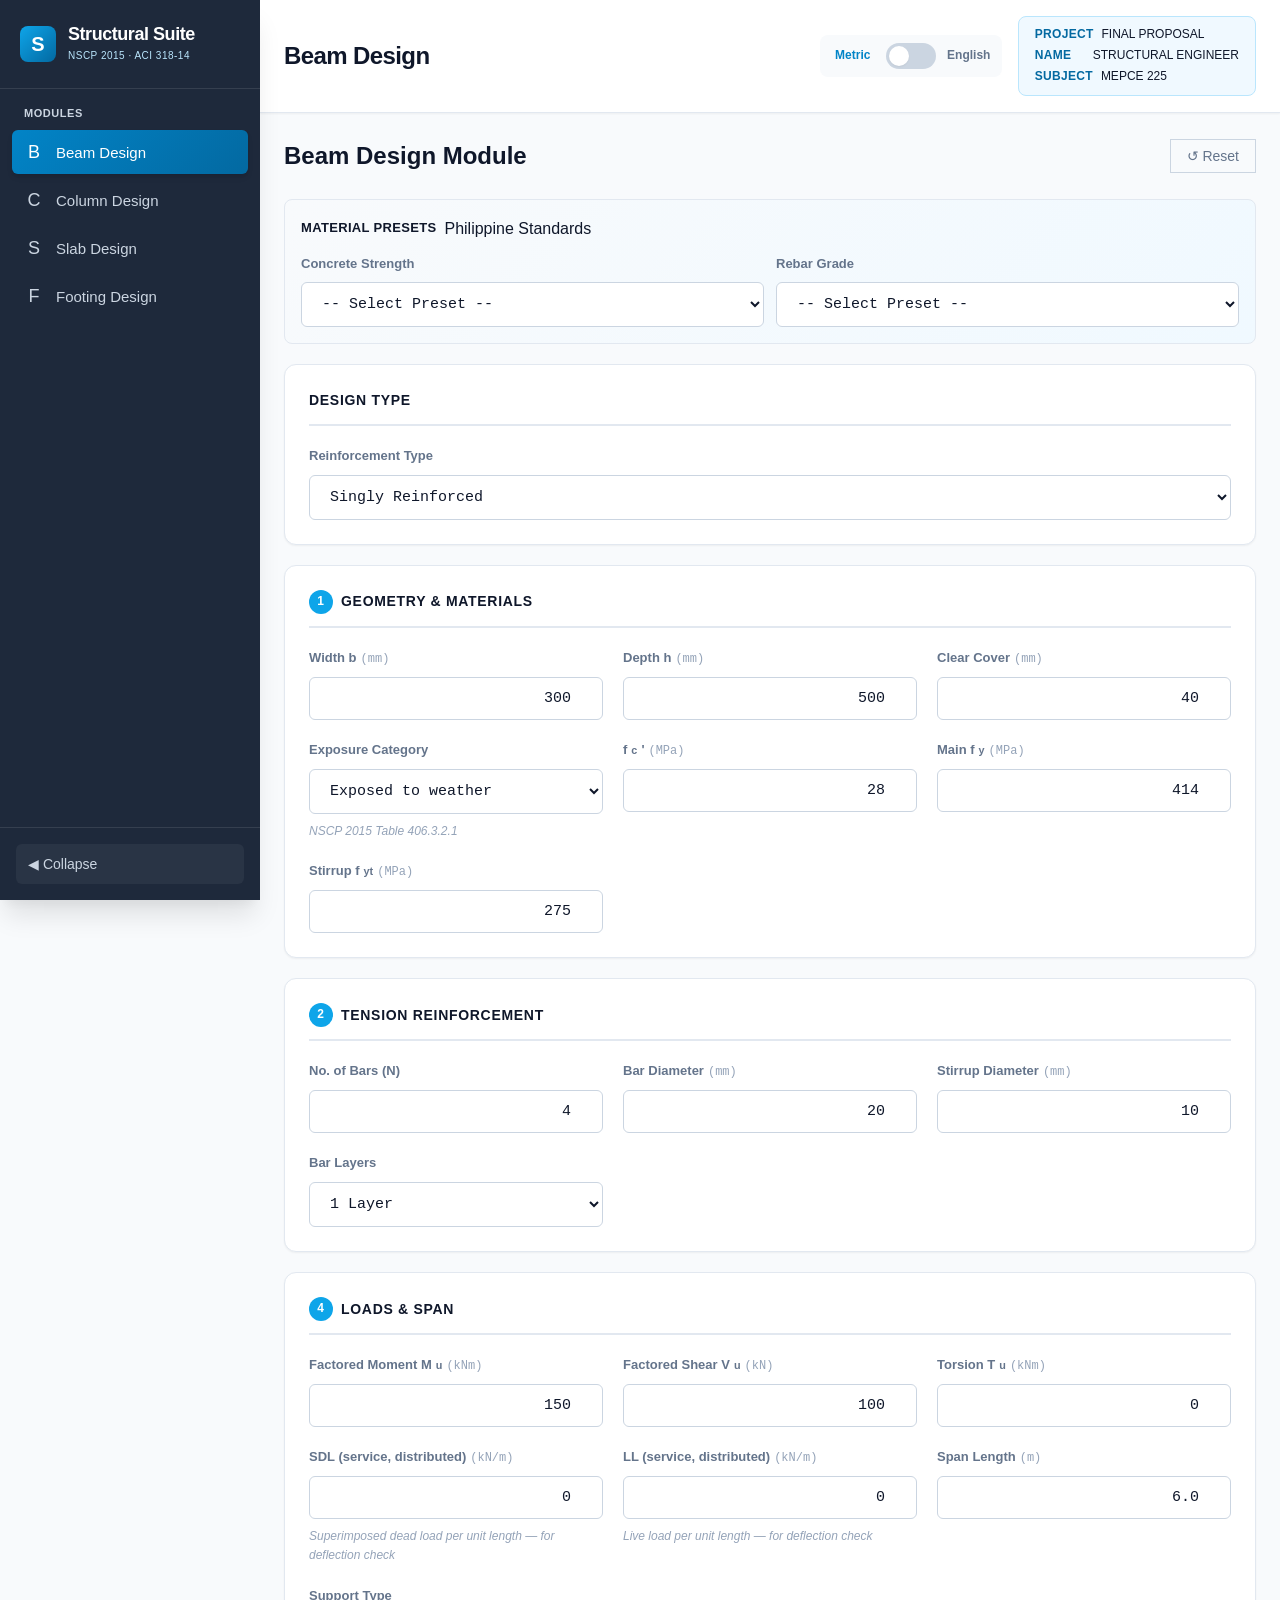
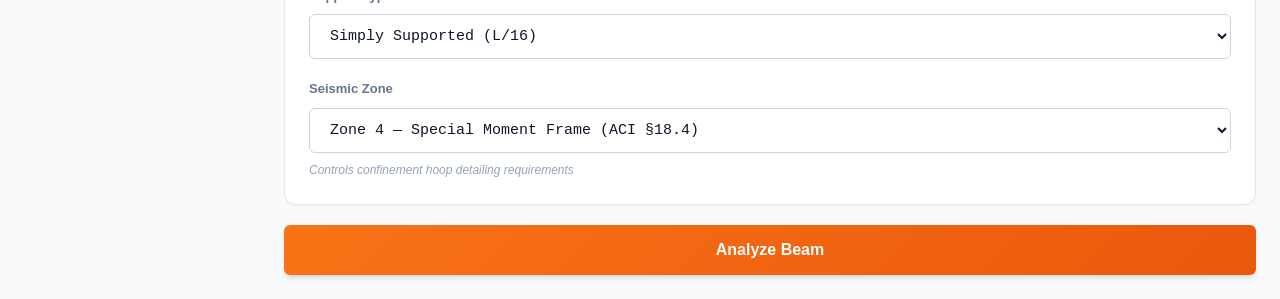
==== commit 02f007a8: "feat(all): add 6 features — deflection, crack control, M1/M2, αs selector, unit toggle, footing modu" ====
--- a/index.html
+++ b/index.html
@@ -56,6 +56,11 @@
           <span class="nav-item-icon">S</span>
           <span class="nav-item-text">Slab Design</span>
         </button>
+
+        <button class="nav-item" onclick="switchModule('footing', event)">
+          <span class="nav-item-icon">F</span>
+          <span class="nav-item-text">Footing Design</span>
+        </button>
       </div>
     </nav>
 
@@ -158,8 +163,8 @@
 
       <!-- Right: Unit Toggle + Project Info -->
       <div class="topbar-right">
-        
-      <!--  Unit Toggle
+
+        <!-- Unit Toggle -->
         <div class="unit-toggle-container">
           <span class="unit-label active" id="label-metric">Metric</span>
           <div class="unit-toggle" id="unit-toggle" onclick="toggleUnits()">
@@ -167,8 +172,6 @@
           </div>
           <span class="unit-label" id="label-english">English</span>
         </div>
-
-       -->
 
         <!-- Project Info -->
         <div class="project-info">
@@ -406,6 +409,22 @@
                 <span class="field-unit" data-unit-type="moment">(kNm)</span>
               </label>
               <input type="number" class="form-input" id="b_Tu" value="0" min="0">
+            </div>
+            <div class="form-group">
+              <label class="form-label">
+                SDL (service, distributed)
+                <span class="field-unit" data-unit-type="force">(kN/m)</span>
+              </label>
+              <input type="number" class="form-input" id="b_wDL" value="0" min="0" step="0.5">
+              <span class="field-hint">Superimposed dead load per unit length — for deflection check</span>
+            </div>
+            <div class="form-group">
+              <label class="form-label">
+                LL (service, distributed)
+                <span class="field-unit" data-unit-type="force">(kN/m)</span>
+              </label>
+              <input type="number" class="form-input" id="b_wLL" value="0" min="0" step="0.5">
+              <span class="field-hint">Live load per unit length — for deflection check</span>
             </div>
             <div class="form-group">
               <label class="form-label">
@@ -614,10 +633,27 @@
             </div>
             <div class="form-group">
               <label class="form-label">
-                Factored Moment M<sub>u</sub>
+                Factored Moment M<sub>u</sub> (M<sub>2</sub>)
                 <span class="field-unit" data-unit-type="moment">(kNm)</span>
               </label>
               <input type="number" class="form-input" id="c_M2" value="150" min="0">
+              <span class="field-hint">Larger end moment — always positive</span>
+            </div>
+            <div class="form-group">
+              <label class="form-label">
+                Smaller End Moment M<sub>1</sub>
+                <span class="field-unit" data-unit-type="moment">(kNm)</span>
+              </label>
+              <input type="number" class="form-input" id="c_M1" value="80" min="0">
+              <span class="field-hint">Magnitude only — sign set by curvature below</span>
+            </div>
+            <div class="form-group">
+              <label class="form-label">Curvature</label>
+              <select class="form-select" id="c_curv">
+                <option value="1" selected>Single curvature (M1/M2 positive)</option>
+                <option value="-1">Double curvature (M1/M2 negative)</option>
+              </select>
+              <span class="field-hint">Double curvature → higher limit (braced frames) — ACI §6.2.5.1</span>
             </div>
             <div class="form-group">
               <label class="form-label">
@@ -854,6 +890,15 @@
                 <span class="field-hint">Long dim. — same as c<sub>1</sub> for square column</span>
               </div>
               <div class="form-group">
+                <label class="form-label">Column Position</label>
+                <select class="form-select" id="s_col_pos">
+                  <option value="40" selected>Interior (α<sub>s</sub> = 40)</option>
+                  <option value="30">Edge (α<sub>s</sub> = 30)</option>
+                  <option value="20">Corner (α<sub>s</sub> = 20)</option>
+                </select>
+                <span class="field-hint">Controls punching shear eq. (b) — ACI §22.6.5.2</span>
+              </div>
+              <div class="form-group">
                 <label class="form-label">Edge Condition</label>
                 <select class="form-select" id="s_edge_cond" onchange="updateSlabCoefficients()">
                   <option value="interior">Interior Panel</option>
@@ -919,6 +964,178 @@
 
         <!-- Results Card -->
         <div id="slab-results" class="results-card" style="display:none;"></div>
+
+      </section>
+
+      <!-- ==================== FOOTING MODULE ==================== -->
+      <section class="module" id="footing">
+
+        <!-- Module Header with Reset -->
+        <div class="module-header">
+          <h2>Footing Design Module</h2>
+          <button class="btn-reset" onclick="resetModule('footing')" title="Reset all footing inputs to defaults">↺ Reset</button>
+        </div>
+
+        <!-- Material Presets -->
+        <div class="preset-group">
+          <div class="preset-header">
+            <div class="preset-title">Material Presets</div>
+            <div class="preset-subtitle">Philippine Standards</div>
+          </div>
+          <div class="preset-grid">
+            <div class="form-group">
+              <label class="form-label">Concrete Strength</label>
+              <select class="form-select" id="concrete-preset-footing" onchange="applyConcretePreset('footing')">
+                <option value="">Select…</option>
+                <option value="21">21 MPa (Standard)</option>
+                <option value="28">28 MPa (Common)</option>
+                <option value="35">35 MPa (High-Strength)</option>
+              </select>
+            </div>
+            <div class="form-group">
+              <label class="form-label">Rebar Grade</label>
+              <select class="form-select" id="rebar-preset-footing" onchange="applyRebarPreset('footing')">
+                <option value="">Select…</option>
+                <option value="230">Grade 33 (230 MPa)</option>
+                <option value="275">Grade 40 (275 MPa)</option>
+                <option value="414">Grade 60 (414 MPa)</option>
+              </select>
+            </div>
+          </div>
+        </div>
+
+        <!-- Section 1: Materials -->
+        <div class="section-card">
+          <div class="section-header">
+            <div class="section-title">
+              <span class="section-number">1</span>
+              Materials
+            </div>
+          </div>
+          <div class="input-grid">
+            <div class="form-group">
+              <label class="form-label">
+                f<sub>c</sub>'
+                <span class="field-unit" data-unit-type="stress">(MPa)</span>
+              </label>
+              <input type="number" class="form-input" id="f_fc" value="21" min="17">
+            </div>
+            <div class="form-group">
+              <label class="form-label">
+                f<sub>y</sub>
+                <span class="field-unit" data-unit-type="stress">(MPa)</span>
+              </label>
+              <input type="number" class="form-input" id="f_fy" value="275" min="230">
+            </div>
+          </div>
+        </div>
+
+        <!-- Section 2: Column & Footing Geometry -->
+        <div class="section-card">
+          <div class="section-header">
+            <div class="section-title">
+              <span class="section-number">2</span>
+              Geometry
+            </div>
+          </div>
+          <div class="input-grid">
+            <div class="form-group">
+              <label class="form-label">
+                Footing Width B
+                <span class="field-unit" data-unit-type="length_mm">(mm)</span>
+              </label>
+              <input type="number" class="form-input" id="f_B" value="2000" min="500" step="50">
+              <span class="field-hint">Short plan dimension</span>
+            </div>
+            <div class="form-group">
+              <label class="form-label">
+                Footing Length L
+                <span class="field-unit" data-unit-type="length_mm">(mm)</span>
+              </label>
+              <input type="number" class="form-input" id="f_L" value="2000" min="500" step="50">
+              <span class="field-hint">Long plan dimension (parallel to Mu)</span>
+            </div>
+            <div class="form-group">
+              <label class="form-label">
+                Footing Depth h
+                <span class="field-unit" data-unit-type="length_mm">(mm)</span>
+              </label>
+              <input type="number" class="form-input" id="f_h" value="500" min="300" step="50">
+            </div>
+            <div class="form-group">
+              <label class="form-label">
+                Clear Cover
+                <span class="field-unit" data-unit-type="length_mm">(mm)</span>
+              </label>
+              <input type="number" class="form-input" id="f_cc" value="75" min="75">
+              <span class="field-hint">Min 75mm — soil contact face</span>
+            </div>
+            <div class="form-group">
+              <label class="form-label">
+                Bar Diameter
+                <span class="field-unit" data-unit-type="length_mm">(mm)</span>
+              </label>
+              <input type="number" class="form-input" id="f_db" value="16" min="12">
+            </div>
+            <div class="form-group">
+              <label class="form-label">
+                Column Width c<sub>w</sub>
+                <span class="field-unit" data-unit-type="length_mm">(mm)</span>
+              </label>
+              <input type="number" class="form-input" id="f_cw" value="400" min="200" step="50">
+            </div>
+            <div class="form-group">
+              <label class="form-label">
+                Column Length c<sub>l</sub>
+                <span class="field-unit" data-unit-type="length_mm">(mm)</span>
+              </label>
+              <input type="number" class="form-input" id="f_cl" value="400" min="200" step="50">
+            </div>
+          </div>
+        </div>
+
+        <!-- Section 3: Loads & Soil -->
+        <div class="section-card">
+          <div class="section-header">
+            <div class="section-title">
+              <span class="section-number">3</span>
+              Loads &amp; Soil
+            </div>
+          </div>
+          <div class="input-grid">
+            <div class="form-group">
+              <label class="form-label">
+                Factored Axial P<sub>u</sub>
+                <span class="field-unit" data-unit-type="force">(kN)</span>
+              </label>
+              <input type="number" class="form-input" id="f_Pu" value="1200" min="0">
+            </div>
+            <div class="form-group">
+              <label class="form-label">
+                Factored Moment M<sub>u</sub>
+                <span class="field-unit" data-unit-type="moment">(kNm)</span>
+              </label>
+              <input type="number" class="form-input" id="f_Mu" value="0" min="0">
+              <span class="field-hint">About long axis — leave 0 for concentric</span>
+            </div>
+            <div class="form-group">
+              <label class="form-label">
+                Allowable Bearing q<sub>a</sub>
+                <span class="field-unit" data-unit-type="pressure">(kPa)</span>
+              </label>
+              <input type="number" class="form-input" id="f_qa" value="150" min="50">
+              <span class="field-hint">Net allowable soil bearing pressure</span>
+            </div>
+          </div>
+        </div>
+
+        <!-- Calculate Button -->
+        <button class="btn btn-primary btn-lg" onclick="calculateFooting()">
+          Analyze Footing
+        </button>
+
+        <!-- Results Card -->
+        <div id="footing-results" class="results-card" style="display:none;"></div>
 
       </section>
 
@@ -936,6 +1153,7 @@
 <script src="js/beam.js"></script>
 <script src="js/column.js"></script>
 <script src="js/slab.js"></script>
+<script src="js/footing.js"></script>
 <script src="js/main.js"></script>
 
 <script>
